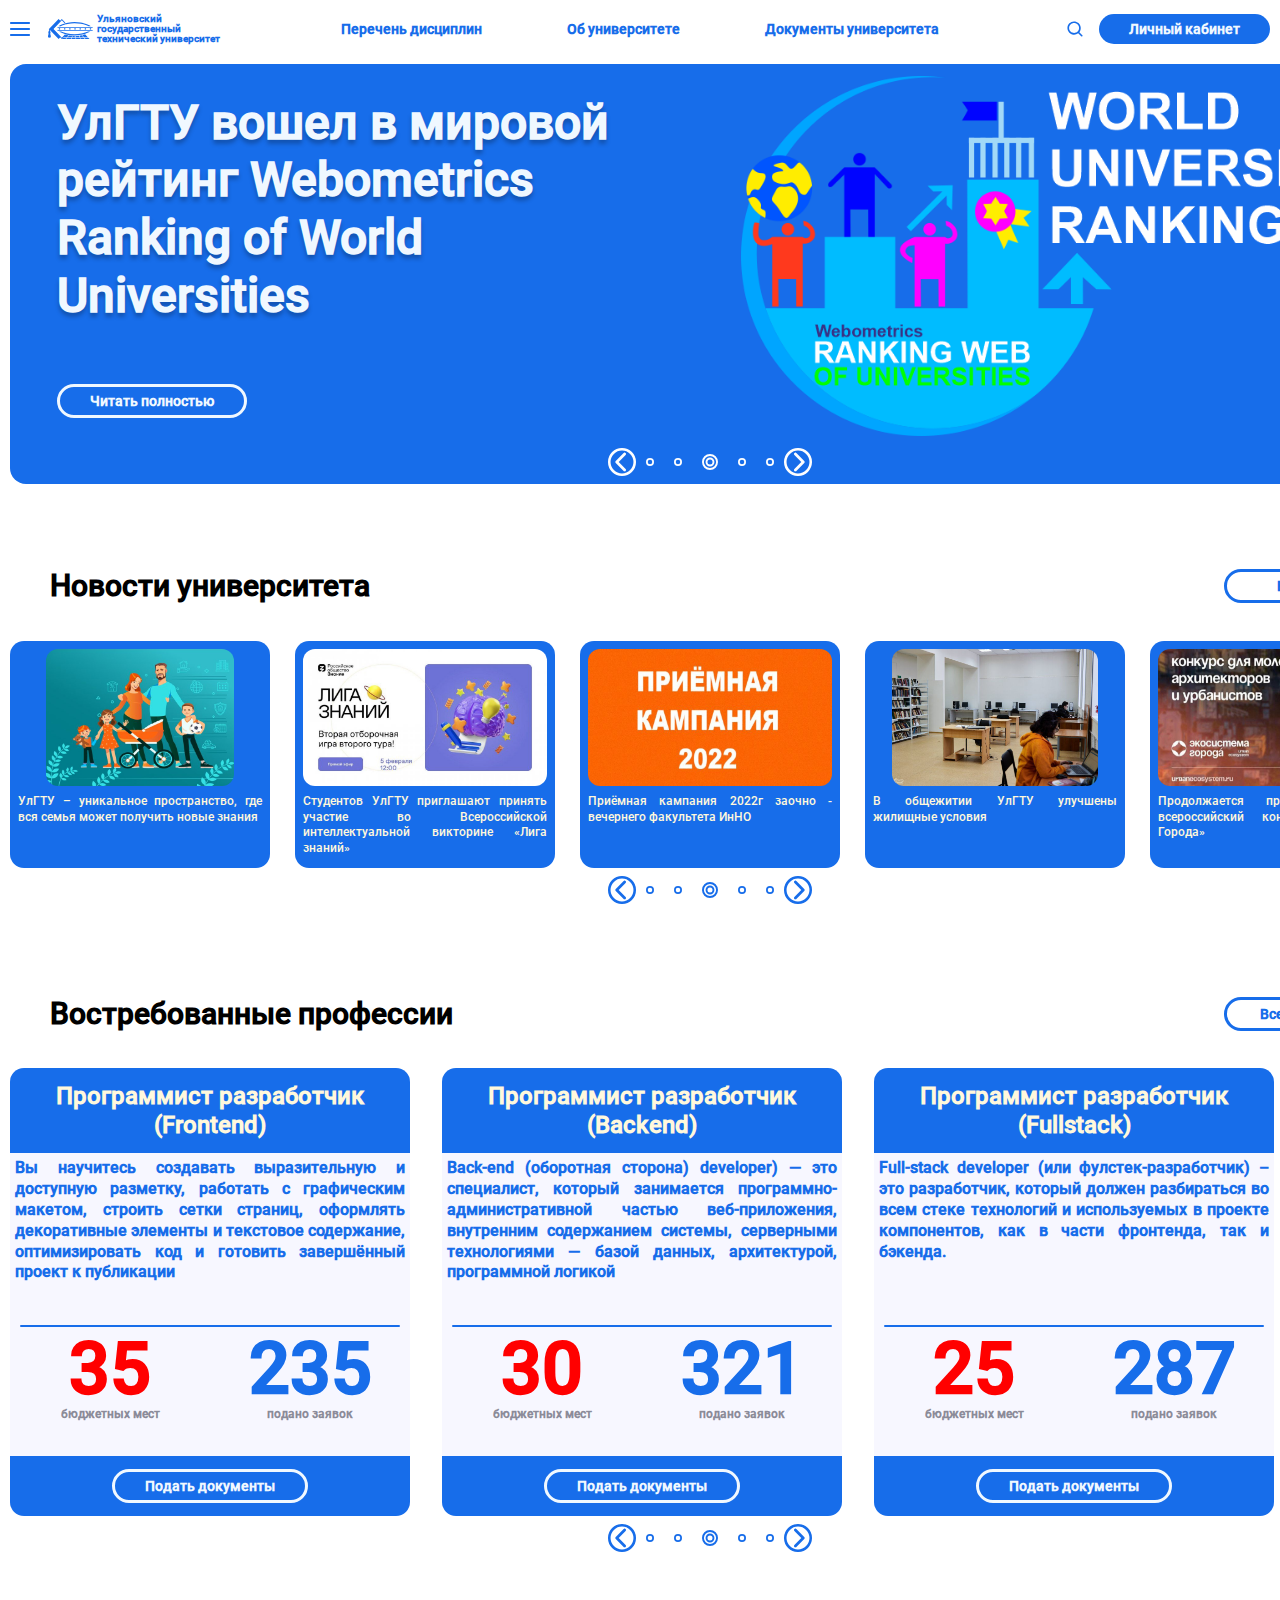
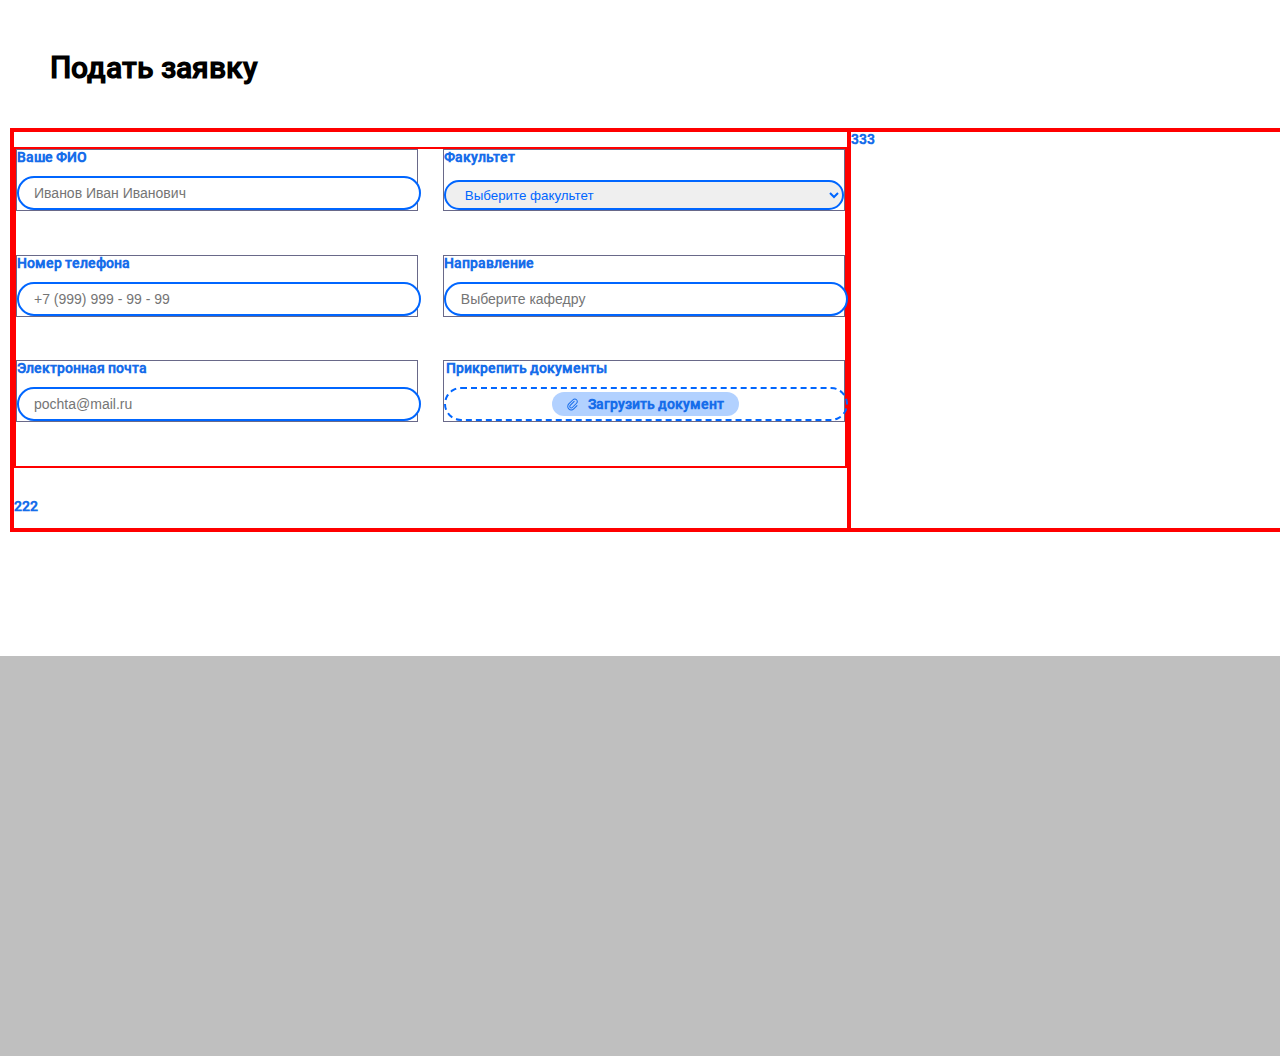
==== index.html @ e9a23eae "Select v1" ====
<!DOCTYPE html>
<html>
<head>
<meta charset="utf-8">
    <title>Главная страница УлГТУ</title>

    <link href="css/style_slider" rel="stylesheet" type="text/css">
    <link href="css/style.css" rel="stylesheet" type="text/css">
</head>

<!--   -->

<body>

<header>
        <div class="header_container">
            <div class="header_container_left">
<!--  БУРГЕР-МЕНЮ -->
                <div class="burger">
                    <div class="logo_burger"><img src="resources/logo/Burger.svg" alt="burger_menu"></div>
                </div>
<!--  ЛОГОТИП УНИВЕРСИТЕТА + НАЗВАНИЕ   -->
                <div class="logo">
                    <div class="logo_ulgtu"><img src="resources/logo/logo.svg" alt="logo_ulgtu"></div>
                    <div class="logo_text">Ульяновский государственный<br>технический университет</div>
                </div>
            </div>
            <div class="header_container_center">
                <div><a href="#" class="menu_text">Перечень дисциплин</a></div>
                <div><a href="#" class="menu_text">Об университете</a></div>
                <div><a href="#" class="menu_text">Документы университета</a></div>
            </div>

            <div class="header_container_right">
                <div class="logo_search"><img src="resources/logo/Search_logo.svg" alt="button_search"></div>
                <div class="buttom_account"><a href="#" class="buttom_text_account">Личный кабинет</a></div>
            </div>
        </div>
</header>


<!--  ПУСТОЕ МЕНЮ   -->

<section class="empty_heder">
    <div class="empty_heder_container"></div>
</section>


<!--  ГЛАВНЫЕ НОВОСТИ   -->
<section class="main_news">
    <div class="main_news_container">
        <div class="main_news_container_top">
            <div class="main_news_container_left">
                <div class="main_news_text"><b>УлГТУ</b> вошел в мировой рейтинг <b>Webometrics Ranking of World Universities</b></div>
                <div class="buttom_main_news"><a href="#" class="buttom_text_main_news">Читать полностью</a></div>
            </div>

            <!-- <div class="news_line"></div> -->

            <div class="main_news_container_right">
                <!-- <div class="main_news_circle"></div> -->
                <!-- <div class="main_news_circle2"></div> -->
                <!-- <div class="main_news_img1"><img src="resources/images/light-blue.png" alt=""></div> -->
                <div class="main_news_img"><img src="resources/images/ranking.png" alt=""></div>
            </div>
        </div>


         <div class="main_news_container_bottom">

                <div class="slider_menu">

                    <button class="slider_lr">
                        <a href="#"><img src="resources/left_white.svg" alt="button_left" class="button_lr"></a>
                    </button>

                    <a href="#" class="slider_dot"><img src="resources/dot_white.svg" alt="button_dot"  class="button_dot"></a>
                    <a href="#" class="slider_dot"><img src="resources/dot_white.svg" alt="button_dot" class="button_dot"></a>
                    <a href="#" class="slider_dot"><img src="resources/dot_white_select.svg" alt="button_dot_select" class="button_dot_select"></a>
                    <a href="#" class="slider_dot"><img src="resources/dot_white.svg" alt="button_dot" class="button_dot"></a>
                    <a href="#" class="slider_dot"><img src="resources/dot_white.svg" alt="button_dot" class="button_dot"></a>

                    <button class="slider_lr">
                        <a href="#"><img src="resources/right_white.svg" alt="button_right" class="button_lr"></a>
                    </button>

                </div>
            </div>
        </div>
</section>


<!--  ГЛАВНЫЕ НОВОСТИ   -->
<section class="other_news">
    <div class="other_news_container">

        <div class="other_news_container_top">
            <div class="title">Новости университета</div>
            <div class="buttom_other_news"><a href="#" class="buttom_text_other_news">Все новости</a></div>
        </div>

        <div class="other_news_container_center">
<!-- МИНИ-НОВОСТЬ 1 -->
            <div class="mini_news">
                <div class="mini_news_container">
                    <div class="mini_news_container_top">
                        <img src="resources/images/news/1-_dlya-ulgtu_-kopiya.jpg" alt="News1" class="img_mini_news">
                    </div>

                    <div class="mini_news_container_bottom">
                        <div class="mini_news_text">УлГТУ – уникальное пространство, где вся семья может получить новые знания</div>
                    </div>
                </div>

            </div>
<!-- МИНИ-НОВОСТЬ 2 -->
            <div class="mini_news">
                <div class="mini_news_container">
                    <div class="mini_news_container_top">
                        <img src="resources/images/news/Horiz_5_feb.jpeg" alt="News1" class="img_mini_news">
                    </div>

                    <div class="mini_news_container_bottom">
                        <div class="mini_news_text">Студентов УлГТУ приглашают принять участие во Всероссийской интеллектуальной викторине «Лига знаний»</div>
                    </div>
                </div>

            </div>
<!-- МИНИ-НОВОСТЬ 3 -->
            <div class="mini_news">
                <div class="mini_news_container">
                    <div class="mini_news_container_top">
                        <img src="resources/images/news/2.jpg" alt="News1" class="img_mini_news">
                    </div>

                    <div class="mini_news_container_bottom">
                        <div class="mini_news_text">Приёмная кампания 2022г заочно - вечернего факультета ИнНО</div>
                    </div>
                </div>

            </div>
<!-- МИНИ-НОВОСТЬ 4 -->
            <div class="mini_news">
                <div class="mini_news_container">
                    <div class="mini_news_container_top">
                        <img src="resources/images/news//IMG_1718.jpg" alt="News1" class="img_mini_news">
                    </div>

                    <div class="mini_news_container_bottom">
                        <div class="mini_news_text">В общежитии УлГТУ улучшены жилищные условия</div>
                    </div>
                </div>

            </div>
<!-- МИНИ-НОВОСТЬ 5 -->
            <div class="mini_news">
                <div class="mini_news_container">
                    <div class="mini_news_container_top">
                        <img src="resources/images/news/tMdW2oTU6Jk.jpg" alt="News1" class="img_mini_news">
                    </div>

                    <div class="mini_news_container_bottom">
                        <div class="mini_news_text">Продолжается приём заявок на всероссийский конкурс «Экосистема Города»</div>
                    </div>
                </div>

            </div>

        </div>

        <div class="other_news_container_bottom">
            <div class="slider_menu">

                <button class="slider_lr">
                    <a href="#"><img src="resources/left_blue.svg" alt="button_left" class="button_lr"></a>
                </button>

                <a href="#" class="slider_dot"><img src="resources/dot_blue.svg" alt="button_dot"  class="button_dot"></a>
                <a href="#" class="slider_dot"><img src="resources/dot_blue.svg" alt="button_dot" class="button_dot"></a>
                <a href="#" class="slider_dot"><img src="resources/dot_blue_select.svg" alt="button_dot_select" class="button_dot_select"></a>
                <a href="#" class="slider_dot"><img src="resources/dot_blue.svg" alt="button_dot" class="button_dot"></a>
                <a href="#" class="slider_dot"><img src="resources/dot_blue.svg" alt="button_dot" class="button_dot"></a>

                <button class="slider_lr">
                    <a href="#"><img src="resources/right_blue.svg" alt="button_right" class="button_lr"></a>
                </button>

            </div>
        </div>
    </div>

</section>

<!--  Востребованные профессии   -->
<section class="vocations">
    <div class="vocations_container">

        <div class="vocations_container_top">
            <div class="title">Востребованные профессии</div>
            <div class="buttom_other_news"><a href="#" class="buttom_text_other_news">Все направления</a></div>
        </div>

        <div class="vocations_container_center">

<!--Программист разработчик<br>(Frontend-->

            <div class="vocation">
                <div class="vocation_container">
                    <div class="vocation_container_top">
                        <div class="vocation_container_top_text">Программист разработчик<br>(Frontend)</div>
                    </div>

                    <div class="vocation_container_center1">
                       <div class="vocation_container_center1_text">
                           Вы научитесь создавать выразительную и доступную разметку, работать с графическим макетом, строить сетки страниц, оформлять декоративные элементы и текстовое содержание, оптимизировать код и готовить завершённый проект к публикации</div>
                    </div>

                    <div class="vocation_container_center2"></div>


                    <div class="vocation_container_center3">

                        <div class="center_row">
                            <div class="center_column">
                                <div class="big_text_red">35</div>
                                <div class="small_text">бюджетных мест</div>
                            </div>

                            <div class="center_column">
                                <div class="big_text_blue">235</div>
                                <div class="small_text">подано заявок</div>
                            </div>
                       </div>

                    </div>

                    <div class="vocation_container_bottom">
                        <div class="btn_voc"><div class="buttom_main_news"><a href="#" class="buttom_text_main_news">Подать документы</a></div></div>
                    </div>
                </div>

            </div>

            <!-- Программист разработчик<br>(Backend) -->

            <div class="vocation">
                <div class="vocation_container">
                    <div class="vocation_container_top">
                        <div class="vocation_container_top_text">Программист разработчик<br>(Backend)</div>
                    </div>

                    <div class="vocation_container_center1">
                       <div class="vocation_container_center1_text">
                        Back-end (оборотная сторона) developer) — это специалист, который занимается программно-административной частью веб-приложения, внутренним содержанием системы, серверными технологиями — базой данных, архитектурой, программной логикой</div>
                    </div>

                    <div class="vocation_container_center2">

                    </div>


                    <div class="vocation_container_center3">

                        <div class="center_row">
                            <div class="center_column">
                                <div class="big_text_red">30</div>
                                <div class="small_text">бюджетных мест</div>
                            </div>

                            <div class="center_column">
                                <div class="big_text_blue">321</div>
                                <div class="small_text">подано заявок</div>
                            </div>
                       </div>

                    </div>

                    <div class="vocation_container_bottom">
                        <div class="btn_voc"><div class="buttom_main_news"><a href="#" class="buttom_text_main_news">Подать документы</a></div></div>
                    </div>
                </div>

            </div>

            <!-- Программист разработчик<br>(Fullstack) -->

            <div class="vocation">
                <div class="vocation_container">
                    <div class="vocation_container_top">
                        <div class="vocation_container_top_text">Программист разработчик<br>(Fullstack)</div>
                    </div>

                    <div class="vocation_container_center1">
                       <div class="vocation_container_center1_text">
                        Full-stack developer (или фулстек-разработчик) – это разработчик, который должен разбираться во всем стеке технологий и используемых в проекте компонентов, как в части фронтенда, так и бэкенда.</div>
                    </div>


                    <div class="vocation_container_center2">

                    </div>


                    <div class="vocation_container_center3">

                        <div class="center_row">
                            <div class="center_column">
                                <div class="big_text_red">25</div>
                                <div class="small_text">бюджетных мест</div>
                            </div>

                            <div class="center_column">
                                <div class="big_text_blue">287</div>
                                <div class="small_text">подано заявок</div>
                            </div>
                       </div>

                    </div>

                    <div class="vocation_container_bottom">
                        <div class="btn_voc"><div class="buttom_main_news"><a href="#" class="buttom_text_main_news">Подать документы</a></div></div>
                        
                    </div>
                </div>

            </div>

            <!-- Программист разработчик<br>(Fullstack) -->

            <div class="vocation">
                <div class="vocation_container">
                    <div class="vocation_container_top">
                        <div class="vocation_container_top_text">Программист разработчик<br>(Fullstack)</div>
                    </div>

                    <div class="vocation_container_center1">
                       <div class="vocation_container_center1_text">
                        Full-stack developer (или фулстек-разработчик) – это разработчик, который должен разбираться во всем стеке технологий и используемых в проекте компонентов, как в части фронтенда, так и бэкенда.</div>
                    </div>

                    <div class="vocation_container_center2">

                    </div>


                    <div class="vocation_container_center3">

                        <div class="center_row">
                            <div class="center_column">
                                <div class="big_text_red">25</div>
                                <div class="small_text">бюджетных мест</div>
                            </div>

                            <div class="center_column">
                                <div class="big_text_blue">336</div>
                                <div class="small_text">подано заявок</div>
                            </div>
                       </div>

                    </div>

                    <div class="vocation_container_bottom">
                        <div class="btn_voc"><div class="buttom_main_news"><a href="#" class="buttom_text_main_news">Подать документы</a></div></div>
                    </div>
                </div>

            </div>

        </div>

        <div class="vocations_container_bottom">
            <div class="slider_menu">

                <button class="slider_lr">
                    <a href="#"><img src="resources/left_blue.svg" alt="button_left" class="button_lr"></a>
                </button>

                <a href="#" class="slider_dot"><img src="resources/dot_blue.svg" alt="button_dot"  class="button_dot"></a>
                <a href="#" class="slider_dot"><img src="resources/dot_blue.svg" alt="button_dot" class="button_dot"></a>
                <a href="#" class="slider_dot"><img src="resources/dot_blue_select.svg" alt="button_dot_select" class="button_dot_select"></a>
                <a href="#" class="slider_dot"><img src="resources/dot_blue.svg" alt="button_dot" class="button_dot"></a>
                <a href="#" class="slider_dot"><img src="resources/dot_blue.svg" alt="button_dot" class="button_dot"></a>

                <button class="slider_lr">
                    <a href="#"><img src="resources/right_blue.svg" alt="button_right" class="button_lr"></a>
                </button>

            </div>
        </div>
    </div>

</section>

<!--  ПОДАТЬ ЗАЯВКУ   -->

<section class="requests">
    <div class="requests_container">

        <div class="requests_container_top">
            <div class="title">Подать заявку</div>
        </div>

        <div class="requests_container_center">
<!--------------------- ------------------------------->
                <div class="request_container">
                    <div class="request_container_left">
                        <div class="request_container_top">
                            <div class="request_input_col">
                                <p>Ваше ФИО</p>
                                <p><input class="input_text" placeholder="Иванов Иван Иванович"></p>
                            </div>
                            
                            <div class="request_input_col">
                                <p>Факультет</p>
                                <!-- <p><input class="input_text" placeholder="Выберите факультет"></p> -->

                                <select class="select_trend">
                                    <option class="option_trend">Выберите факультет</option>
                                    <option class="option_trend">Факультет информационных систем и технологий</option>
                                    <option class="option_trend">Строительный факультет</option> 
                                    <option class="option_trend">Энергетический факультет</option> 
                                    <option class="option_trend">Машиностроительный факультет</option> 
                                    <option class="option_trend">Радиотехнический факультет</option>
                                    <option class="option_trend">Гуманитарный факультет</option> 
                                  </select>

                            </div>
                            <div class="request_input_col">
                                <p>Номер телефона</p>
                                <p><input class="input_text" placeholder="+7 (999) 999 - 99 - 99"></p>
                            </div>
                            <div class="request_input_col">
                                <p>Направление</p>
                                <p><input class="input_text" placeholder="Выберите кафедру"></p>
                            </div>
                            <div class="request_input_col">
                                <p>Электронная почта</p>
                                <p><input class="input_text" placeholder="pochta@mail.ru"></p>
                            </div>
                            <div class="request_input_col">
                                <p>Прикрепить документы</p>
                                <div class="send_file"><div><img src="resources/Vector.svg" alt=""><p>Загрузить документ</p></div></div>
                            </div>

                        </div>

                        <div class="request_container_bottom">
                            222
                        </div>
                    </div>

                    <div class="request_container_right">
                        <div class="request_container_center">
                            333
                        </div>
                    </div>
                </div>

        </div>

    </div>

</section>

<footer class="footer_container">
<div class="footer_cont_top">

</div>

</footer>

</body>

</html>
---- css/style.css ----
/* Base CSS */

@font-face {
  font-family: Roboto1; /* Гарнитура шрифта */
  src: url(../resources/fonts/Roboto-Medium.ttf); /* Путь к файлу со шрифтом */
 }



*, *::before, *::after {
    padding: 0;
    margin: 0;
    border: 0;
}
/* a, a:hover, a:visited, a:active { */
a {
  color: inherit;
  text-decoration: none;
 }

ul, ol, li {
    list-style: none;
}
img {
    vertical-align: top;
}
h1, h2, h3, h4, h5, h6 {
    font-weight: inherit;
    font-size: inherit;
}

/* CSS САЙТ УЛГТУ */

body {
	font-family: "Segoe UI", "Roboto1";
  font-style: normal;
  font-weight: 600;
	font-size: 14px;
  line-height: 100%;

	color: rgba(23, 109, 234, 1);

  background: rgba(255, 255, 255, 1);
}

/* -----HEADER------ */

header {
  height: 58px;
  position: fixed;
  left:0;
  right:0;
 z-index: 100;

  margin: 0 auto;

  display: flex;
  align-items: center;
  justify-content: center;

  background:rgba(255, 255, 255, 1);
  }

.header_container {
  width: 1420px;
  height: 28px;

  margin: 0 auto ;

  display: flex;
  align-items: center;
  justify-content: space-between;
}

/* -----HEADER-LEFT------ */

.header_container_left {
  width: 20%;

  display: flex;
  align-items: center;
  justify-content: left;
}

/* -----HEADER-CENTER------ */

.header_container_center {
  width: 60%;

  display: flex;
  align-items: center;
  justify-content: space-evenly;
}

/* -----HEADER-RIGHT----- */

.header_container_right {
  width: 20%;

  display: flex;
  align-items: center;
  justify-content: right;
}

/* -----BURGER-MENU------ */

.burger {
  width: 40px;
  height: 100%;

  display: flex;
  align-items: center;
  justify-content: center;
}

.logo_burger {
  display: flex;
  align-items: center;
  justify-content: center;
}

/* -----LOGO------ */

.logo {
  width: 80%;
  height: 100%;
  display: flex;
  align-items: center;
  justify-content: left;
}

.logo_ulgtu {
  display: flex;
  align-items: center;
  justify-content: center;

  margin: 0 4px 0 8px;
}

.logo_text {
  font-weight: 700;
  font-size: 10px;
  line-height: 100%;
}

/* -----HEADER-CENTER-TEXT------ */
.menu_text {
  font-weight: 600;
  font-size: 14px;
}

.logo_search {
  display: flex;
  align-items: center;
  justify-content: center;

  margin: 0 16px 0 16px;
}

.buttom_account {
  height: 100%;
  display: flex;
  /* align-items: center; */
  align-content: stretch;
  justify-content: center;

  margin: 0 10px 0 0;

  background: rgba(23, 109, 234, 1);
  color: aliceblue;
  border-radius: 99px;
}

.buttom_text_account {
  display: flex;
  align-items: center;
  justify-content: center;

  margin: 8px 30px ;

  font-weight: 700;
  font-size: 14px;
}

/* ------- EMPTY_ HEADER -----------*/

.empty_heder {
  display: flex;
  align-items: center;
  justify-content: center;
}

.empty_heder_container {
height: 64px;
display: flex;
align-items: center;
justify-content: center;
}

/* -----MAIN_NEWS------ */

.main_news {
  width: 1420px;
  height: 420px;

  margin: 0px auto  48px auto;

  display: flex;
  align-items: center;
  justify-content: center;

  overflow: hidden;
}

.main_news_container {
  width: 100%;
  height: 100%;

  background: rgba(23, 109, 234, 1);
  color: aliceblue;

  margin: 0px 10px 0px 10px;
  border-radius: 16px;

  display: flex;
  align-items: center;
  justify-content:space-evenly;

  flex-direction: column;
}

.main_news_container_top {
  height: 400px;
  display: flex;
  align-items: center;
  justify-content:space-evenly;

  flex-direction: row;
}

.main_news_container_bottom {
  width: 20%;
  height: 28px;
  display: flex;
  align-items: center;
  justify-content:center;

  margin: 0 0 8px 0;
}

.main_news_container_left {
  width: 45%;
  display: flex;
  align-items: center;
  justify-content: center;

  flex-direction: column;
}

.main_news_container_right  {
  width: 45%;
  display: flex;
  align-items: center;
  justify-content: center;

  flex-direction: column;
}

.main_news_text {
  font-size: 48px;
  line-height: 120%;
  color: aliceblue;

  align-content: center;

  margin-bottom: 60px;

  /* background: rgb(65, 243, 41); */

  text-shadow: 0px 4px 4px rgba(0, 0, 0, 0.25);
}

.buttom_main_news {
  /* width: 30%; */
  height: 28px;
  display: flex;
  /* align-items: center; */
  align-self:flex-start;

  align-items:center;
  justify-content: center;

  text-align: center;

  border-radius: 99px;
  /* box-shadow: 0px 4px 4px rgba(0, 0, 0, 0.25); */

  color: aliceblue;
  border: solid 3px aliceblue;

}

.buttom_text_main_news {
  font-weight: 700;
  font-size: 14px;
  margin: 0 30px;
  color: aliceblue;
}

.main_news_img {
  position: absolute;
  z-index: 2;

  display:flex;
  width: auto;
  height: 360px;
}

/* ------ SLIDER ------- */

.slider_menu {
  display: flex;
  align-items: center;

  background: none;
}

.slider_lr {
  display: flex;
  align-items: center;
  justify-content: center;

  background: none;
}

.slider_dot {
  display: flex;
  align-items: center;
  justify-content: center;
  margin: 0 10px;
}

.button_lr {
  width: 28px;
}

.button_dot {
  width: 8px;
}

.button_dot_select {
  width: 16px;
}

/* ---- OTHER_NEWS ------*/

.other_news {
  width: 1420px;
  height: 380px;

  margin: 0px auto  48px auto;

  display: flex;
  align-items: center;
  justify-content: center;

  overflow: hidden;
}

.other_news_container {
  width: 100%;
  height: 100%;

  /* background: rgb(175, 204, 247); */


  margin: 0 10px;
  border-radius: 16px;

  display: flex;
  align-items: center;
  justify-content:space-evenly;

  flex-direction: column;
}

.other_news_container_top {
  width: 100%;
  height: 120px;
  display: flex;
  align-items: center;
  justify-content:space-between;

  flex-direction: row;

  color: rgb(0, 0, 0);
  font-size: 30px;
  font-weight: bold;
}

.other_news_container_center {
  width: 100%;
  height: 250px;
  display: flex;
  align-items: center;
  justify-content:space-between;

  flex-direction: row;
}

.other_news_container_bottom {

  height: 28px;
  display: flex;
  align-items: center;
  justify-content:center;

  margin: 8px 0;
}

.title {
  display: flex;
  align-items: center;
  justify-content:center;
  margin: 0 40px ;
}

/* КНОПКА ВСЕ НОВОСТИ/НАПРАВЛЕНИЯ */

.buttom_other_news {
  width: 180px;
  height: 28px;
  display: flex;

  align-items:center;
  justify-content: center;

  text-align: center;

  border-radius: 99px;

  color: rgba(23, 109, 234, 1);
  border: solid 3px rgba(23, 109, 234, 1);;

}

.buttom_text_other_news {
  font-weight: 700;
  font-size: 14px;
  margin: 0 30px;
  color: rgba(23, 109, 234, 1);
}


.mini_news {
  width: 260px;
  height: 100%;
  background: rgba(23, 109, 234, 1);

  border-radius: 14px;

  color: cornsilk;
}

.mini_news_container {
  width: 100%;
  height: 100%;
  display: flex;
  align-items: center;
  justify-content:space-between;

  flex-direction: column;

  overflow: hidden;
}

.mini_news_container_top {
  height: 65%;
  margin: 8px;
  border-radius: 12px;

  display: flex;
  align-content: center;
  justify-content: center;

  overflow: hidden;
  background: cornsilk;
}

.mini_news_container_bottom {
  height: 35%;

  display: flex;
  align-content: center;
  justify-content:center;
}

.img_mini_news {
width: 100%;
}

/* ТЕКСТ МИНИ НОВОСТИ */

.mini_news_text {
  width: 100%;
  height: 100%;

  padding: 0 8px;

  font-size: 12px;
  font-weight: 400;
  line-height: 130%;

  text-align: justify;
}

/* ---------Востребованные вакансии---------------*/

.vocations {
  width: 1420px;
  height: 600px;

  margin: 0px auto  48px auto;

  /* background: rgb(191, 194, 197); */
/* border: solid 2px rosybrown; */
  display: flex;
  align-items: center;
  justify-content: center;

  overflow: hidden;
}

.vocations_container {
  width: 100%;
  height: 100%;

  /* background: rgb(175, 204, 247); */


  margin: 0 10px;
  border-radius: 16px;

  display: flex;
  align-items: center;
  justify-content:left;

  overflow: hidden;

  flex-direction: column;
}

.vocations_container_top {
  width: 100%;
  height: 120px;
  display: flex;
  align-items: center;
  justify-content:space-between;

  flex-direction: row;

  color: rgb(0, 0, 0);
  font-size: 30px;
  font-weight: bold;
}

.vocations_container_center {
  width: 2000px;
  height: 500px;

  display: flex;
  align-self: stretch;
  justify-content: start;

  flex-direction: row;
}

.vocations_container_bottom {
  height: 28px;
  display: flex;
  align-items: center;
  justify-content:center;

  margin: 8px 0;
}

.vocation {
  width: 400px;
  height: 100%;
  background: none;

  border-radius: 14px;

  margin-right: 32px;

  overflow: hidden;

  background: #f7f7ff;
}

.vocation_container {
  width: 100%;
  height: 100%;
  display: flex;
  align-items: center;
  justify-content:space-between;

  flex-direction: column;
}

.vocation_container_top {
  width: 100%;
  height: 20%;

  display: flex;
  align-content: center;
  justify-content: center;

  text-align: center;
  color: cornsilk;

  background: rgba(23, 109, 234, 1);
}

.vocation_container_center1 {
  width: 100%;
  height: 40%;

  display: flex;
  align-content: center;
  text-align: justify;
}

.vocation_container_center2 {
  width: 95%;
  height: 2px;
  border-radius: 10px;
  display: flex;
  align-content: center;
  justify-content: center;

  background: rgba(23, 109, 234, 1);
}

.vocation_container_center3 {
  width: 100%;
  height: 30%;

  display: flex;
  align-content: center;
  justify-content: center;
}

.vocation_container_bottom {
  width: 100%;
  height: 14%;

  display: flex;
  align-content: center;
  justify-content:center;

  background: rgba(23, 109, 234, 1);
}

.vocation_container_top_text {
  display: flex;
  align-self: center;

  font-size: 24px;
  font-weight: 600;
  line-height: 120%;
}

.vocation_container_center1_text {
  display: flex;
  align-content: center;
  color: rgba(23, 109, 234, 1);
  font-size: 16px;
  font-weight: 600;
  line-height: 130%;
  padding: 5px;

  overflow: hidden;
}

.btn_voc {
  display: flex;
  align-self: center;
  justify-content:center;

}

.center_row {
  width: 100%;
  height: 100%;

  display: flex;
  align-items: center;
  flex-direction: row;
  justify-content:space-evenly;

  overflow: hidden;

}

.center_column {
  width: 100%;
  height: 100%;

  display: flex;
  align-items: center;
  justify-content:center;

  flex-direction: column;

}

.big_text_red {
  height: 35%;
  font-size: 72px;
  font-weight: 700;

  margin-bottom: 10px 0 10px  0;
  color: red;
}

.big_text_blue {
  height: 35%;
  font-size: 72px;
  font-weight: 700;

}
.small_text {
  font-size: 12px;
  font-weight: 600;

  color: rgba(18, 17, 39, 0.48);

  font-weight: 700;
}

/* ----------- ПОДАТЬ ЗАЯВКУ --------------*/

.requests {
  width: 1420px;
  height: 600px;

  margin: 0px auto  48px auto;

  display: flex;
  align-items: center;
  justify-content: center;


}

.requests_container {
  width: 100%;
  height: 100%;

  margin: 0 10px;
  border-radius: 16px;

  display: flex;
  align-items: center;
  justify-content:left;

  overflow: hidden;

  flex-direction: column;

}

.requests_container_top {
  width: 100%;
  height: 120px;
  display: flex;
  align-items: center;
  justify-content:space-between;

  flex-direction: row;

  font-size: 30px;
  font-weight: bold;
  color: rgb(0, 0, 0);

}

.requests_container_center {
  width: 100%;
  height: 400px;

}

.requests_container_bottom {
  height: 28px;
  display: flex;
  align-items: center;
  justify-content:center;

  margin: 8px 0;

  background: rgb(0, 17, 255);
}

.request {
  width: 100%;
  height: 30%;

  display: flex;
  align-content: center;
  text-align: justify;
}

.request_container {
  height: 100%;
  display: flex;
  align-content: center;

  flex-direction: row;

border: solid 2px red;
}

.request_container_left {
  width: 60%;

  display: flex;
  align-content: center;
  justify-content:space-around;
  flex-direction: column;

  border: solid 2px red;
}

.request_container_right {
  width: 40%;
  display: flex;

  border: solid 2px red;
}

.request_container_top {
  height: 80%;

  display: flex;
	flex-wrap: wrap;
	flex-direction: row;
	justify-content: space-between;

  border: solid 2px red;
}

.request_container_top > div {
	width: 400px;
	height: 60px;
	border: 1px solid #696989;

  display: flex;
  align-items: center;
  justify-content: space-between;
}


.requests_container_bottom {
  width: 100%;

  display: flex;
  align-items: center;
  justify-content: center;

  border: solid 1px rgb(0, 102, 255);
}
/*
.requests_container_center{
  display: flex;

  border: solid 2px red;
} */

.request_input_col {
  width: 100%;
  display: flex;
  align-items: center;
  flex-wrap: wrap;
  flex-direction: column;

  border: solid 4px rgb(4, 243, 12);
}


.request_input_col > p {
  height: auto;
  width: 100%;
  font-weight: 700;
}

.input_text {
  width: 400px;
  height: 30px;
  border-radius: 20px;

  font-size: 14px;
  font-weight: 400;


  text-indent: 15px;

  border: solid 2px rgb(0, 102, 255);
}

.send_file {
  width: 400px;
  height: 30px;

  display: flex;
  flex-direction: row;
  align-items: center;
  justify-content: center;

  border-radius: 20px;
  border: dashed 2px rgb(0, 102, 255);
}

.send_file > div {
  width: auto;
  height: 80%;

  display: flex;
  flex-direction: row;
  align-items: center;

  background: rgba(0, 102, 255, 0.3);
  border-radius: 20px;
}

.send_file > div > img {
  margin: 0 5px 0 15px;
}

.send_file > div > p {

  margin: 0 15px 0 5px;
}

.select_trend {
  width: 400px;
  height: 30px;

  display: flex;
  flex-direction: row;
  align-items: center;
  justify-content: center;

  text-indent: 15px;

  border-radius: 20px;
  border: solid 2px rgb(0, 102, 255);

  color: rgb(0, 102, 255);
}

.select_trend:-ms-expand { border: dashed 2px rgb(0, 102, 255); }
.select_trend:after { border: solid 2px rgb(0, 102, 255); }
.select_trend:hover { border: solid 2px rgb(0, 102, 255); }
.select_trend:focus { border: solid 2px rgb(0, 102, 255); }


.footer_container {
  width: 100%;
  height: 400px;

  background: rgba(0, 0, 0, 0.25);
}
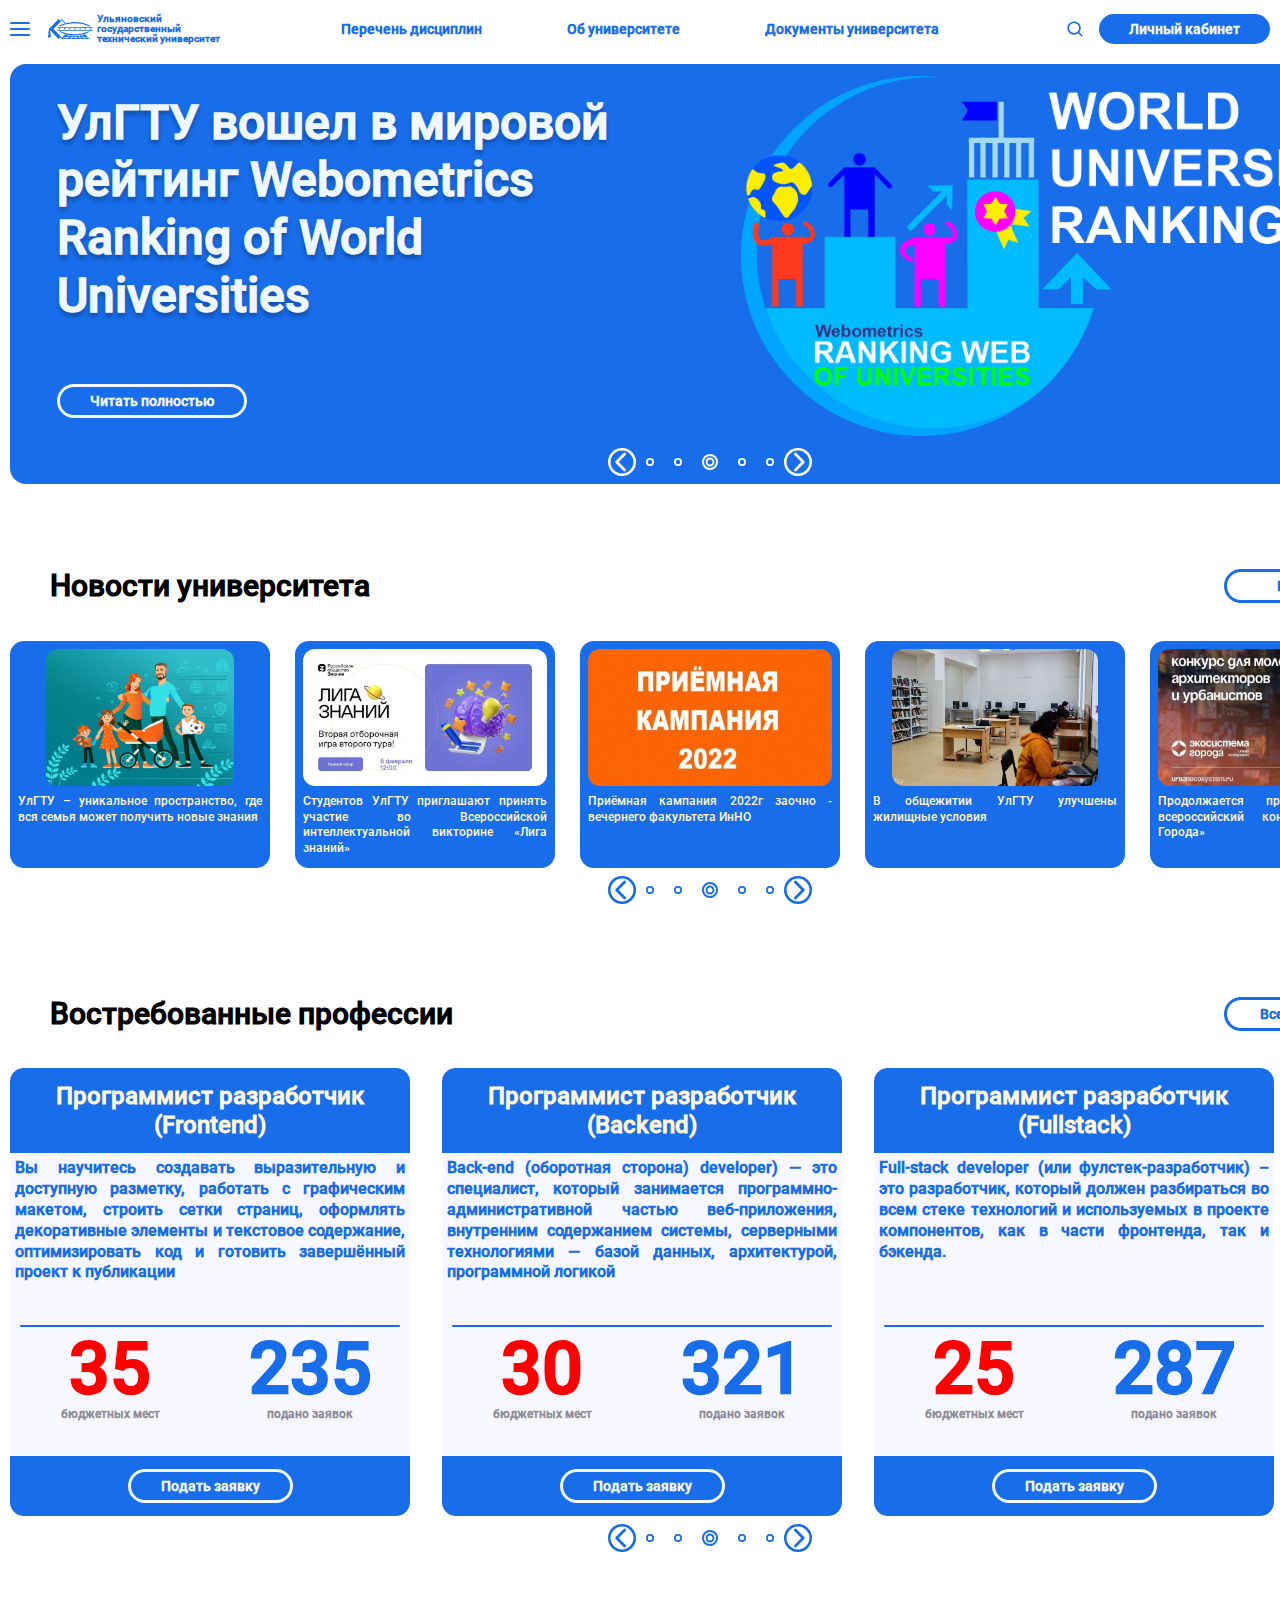
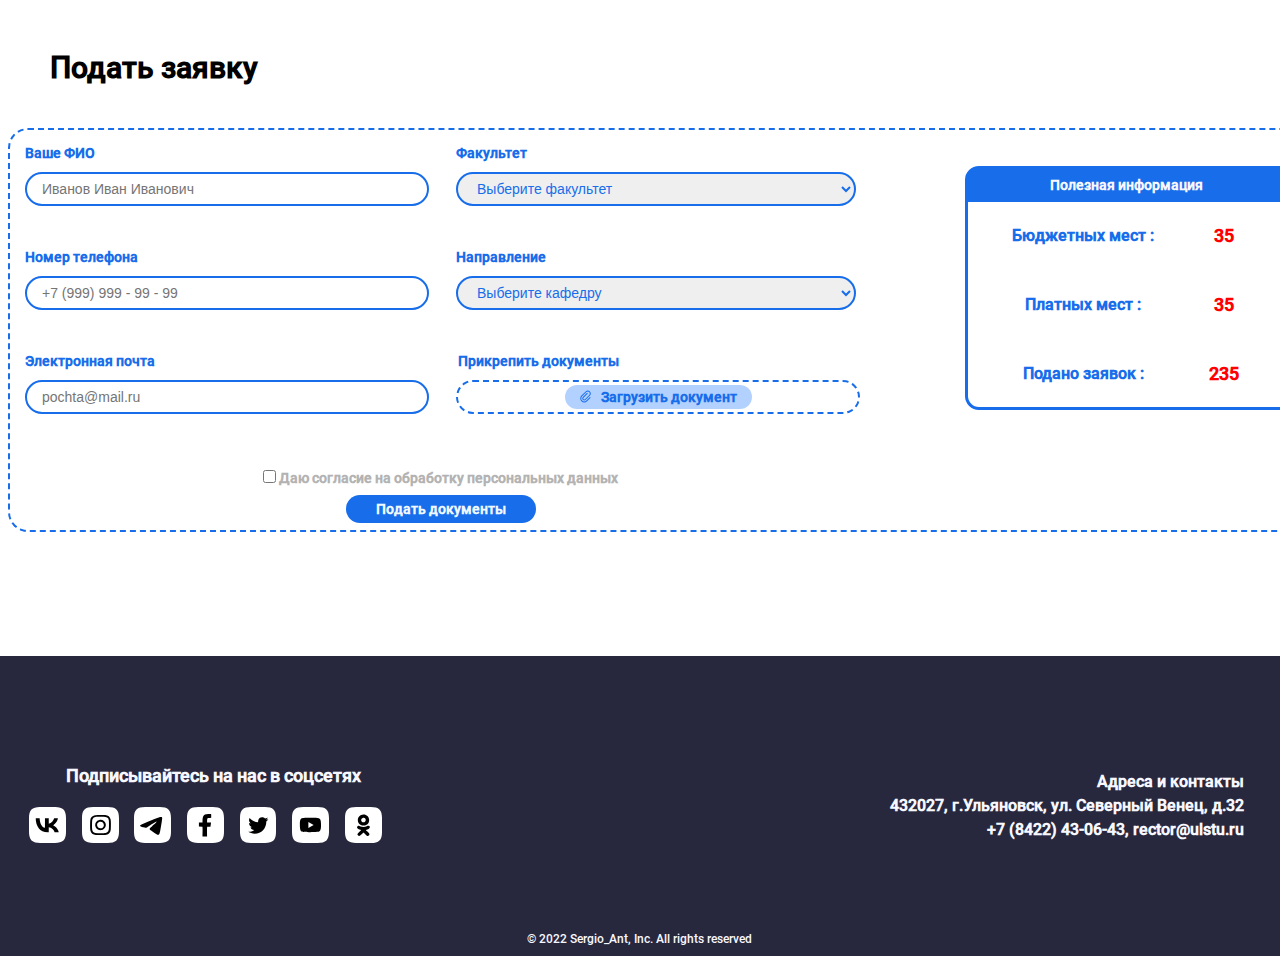
==== commit 200d44c9: "final version v0.1" ====
--- a/index.html
+++ b/index.html
@@ -235,7 +235,7 @@
                     </div>
 
                     <div class="vocation_container_bottom">
-                        <div class="btn_voc"><div class="buttom_main_news"><a href="#" class="buttom_text_main_news">Подать документы</a></div></div>
+                        <div class="btn_voc"><div class="buttom_main_news"><a href="#" class="buttom_text_main_news">Подать заявку</a></div></div>
                     </div>
                 </div>
 
@@ -276,7 +276,7 @@
                     </div>
 
                     <div class="vocation_container_bottom">
-                        <div class="btn_voc"><div class="buttom_main_news"><a href="#" class="buttom_text_main_news">Подать документы</a></div></div>
+                        <div class="btn_voc"><div class="buttom_main_news"><a href="#" class="buttom_text_main_news">Подать заявку</a></div></div>
                     </div>
                 </div>
 
@@ -318,7 +318,7 @@
                     </div>
 
                     <div class="vocation_container_bottom">
-                        <div class="btn_voc"><div class="buttom_main_news"><a href="#" class="buttom_text_main_news">Подать документы</a></div></div>
+                        <div class="btn_voc"><div class="buttom_main_news"><a href="#" class="buttom_text_main_news">Подать заявку</a></div></div>
                         
                     </div>
                 </div>
@@ -360,7 +360,7 @@
                     </div>
 
                     <div class="vocation_container_bottom">
-                        <div class="btn_voc"><div class="buttom_main_news"><a href="#" class="buttom_text_main_news">Подать документы</a></div></div>
+                        <div class="btn_voc"><div class="buttom_main_news"><a href="#" class="buttom_text_main_news">Подать заявку</a></div></div>
                     </div>
                 </div>
 
@@ -431,7 +431,15 @@
                             </div>
                             <div class="request_input_col">
                                 <p>Направление</p>
-                                <p><input class="input_text" placeholder="Выберите кафедру"></p>
+                                
+                                <select class="select_trend">
+                                    <option class="option_trend">Выберите кафедру</option>
+                                    <option class="option_trend">Кафедра «Измерительно-вычислительные комплексы»</option>
+                                    <option class="option_trend">Кафедра «Прикладная математика и информатика»</option> 
+                                    <option class="option_trend">Кафедра «Вычислительная техника»</option> 
+                                    <option class="option_trend">Кафедра «Информационные системы»</option> 
+                                  </select>
+
                             </div>
                             <div class="request_input_col">
                                 <p>Электронная почта</p>
@@ -445,27 +453,69 @@
                         </div>
 
                         <div class="request_container_bottom">
-                            222
+
+                            <div class="input_checkbox">
+                                <input c  type="checkbox" value="coding">
+                                <label for="coding">Даю согласие на обработку персональных данных</label>
+                             </div>
+
+                            <div class="btn_voc"><div class="buttom_request"><a href="#" class="buttom_text_request">Подать документы</a></div></div>
                         </div>
                     </div>
 
                     <div class="request_container_right">
-                        <div class="request_container_center">
-                            333
+                            <div class="box">
+                                <div class="box-title"><div>Полезная информация</div></div>
+                                <div class="box-content">
+                                    <div class="box-content_text">Бюджетных мест :</div>
+                                    <div class="box-content_number">35</div>
+                                    <div class="box-content_text">Платных мест :</div>
+                                    <div class="box-content_number">35</div>
+                                    <div class="box-content_text">Подано заявок :</div>
+                                    <div class="box-content_number">235</div>
+                                </div>
+                            </div>
+
+
+                    </div>
+                </div>
+
+        </div>
+
+    </div>
+
+</section>
+
+<footer>
+   
+        <div class="footer_container">
+            <div class="footer_container_width">
+                <div class="footer_container_left">
+                    <div class="footer_container_column">
+                        <div>Подписывайтесь на нас в соцсетях</div> 
+                        <div>
+                            <a href=""><img src="resources/logo/vk.svg" alt=""></a>
+                            <a href=""><img src="resources/logo/inst.svg" alt=""></a>
+                            <a href=""><img src="resources/logo/tg.svg" alt=""></a>
+                            <a href=""><img src="resources/logo/fb.svg" alt=""></a>
+                            <a href=""><img src="resources/logo/twit.svg" alt=""></a>
+                            <a href=""><img src="resources/logo/utobe.svg" alt=""></a>
+                            <a href=""><img src="resources/logo/ok.svg" alt=""></a>
                         </div>
                     </div>
                 </div>
 
-        </div>
-
-    </div>
-
-</section>
-
-<footer class="footer_container">
-<div class="footer_cont_top">
-
-</div>
+                <div class="footer_container_center">
+                    <div>© 2022 Sergio_Ant, Inc. All rights reserved</div> 
+                </div>
+
+                <div class="footer_container_right">
+                   <div>Адреса и контакты<br>
+                    432027, г.Ульяновск, ул. Северный Венец, д.32<br>
+                    +7 (8422) 43-06-43, rector@ulstu.ru</div> 
+                </div>
+            </div>
+        </div>
 
 </footer>
 
--- a/css/style.css
+++ b/css/style.css
@@ -765,7 +765,7 @@
   align-items: center;
   justify-content:left;
 
-  overflow: hidden;
+
 
   flex-direction: column;
 
@@ -790,6 +790,9 @@
   width: 100%;
   height: 400px;
 
+  border: dashed 2px rgba(23, 109, 234, 1);
+border-radius: 20px;
+  overflow: hidden;
 }
 
 .requests_container_bottom {
@@ -800,7 +803,7 @@
 
   margin: 8px 0;
 
-  background: rgb(0, 17, 255);
+  background: rgba(23, 109, 234, 1);
 }
 
 .request {
@@ -818,26 +821,30 @@
   align-content: center;
 
   flex-direction: row;
-
-border: solid 2px red;
 }
 
 .request_container_left {
   width: 60%;
-
+  margin-left: 15px;
+  margin-top: 10px;
   display: flex;
   align-content: center;
   justify-content:space-around;
   flex-direction: column;
 
-  border: solid 2px red;
 }
 
 .request_container_right {
   width: 40%;
-  display: flex;
-
-  border: solid 2px red;
+  height: 80%;
+  display: flex;
+  align-items: center;
+  justify-content: space-between;
+
+  flex-direction: column;
+
+  /* border: dashed 2px rgba(23, 109, 234, 1); */
+
 }
 
 .request_container_top {
@@ -848,13 +855,12 @@
 	flex-direction: row;
 	justify-content: space-between;
 
-  border: solid 2px red;
 }
 
 .request_container_top > div {
 	width: 400px;
 	height: 60px;
-	border: 1px solid #696989;
+	/* border: 1px solid #696989; */
 
   display: flex;
   align-items: center;
@@ -869,7 +875,7 @@
   align-items: center;
   justify-content: center;
 
-  border: solid 1px rgb(0, 102, 255);
+  border: solid 1px rgba(23, 109, 234, 1);
 }
 /*
 .requests_container_center{
@@ -885,7 +891,6 @@
   flex-wrap: wrap;
   flex-direction: column;
 
-  border: solid 4px rgb(4, 243, 12);
 }
 
 
@@ -906,7 +911,7 @@
 
   text-indent: 15px;
 
-  border: solid 2px rgb(0, 102, 255);
+  border: solid 2px rgba(23, 109, 234, 1);
 }
 
 .send_file {
@@ -919,7 +924,9 @@
   justify-content: center;
 
   border-radius: 20px;
-  border: dashed 2px rgb(0, 102, 255);
+  border: dashed 2px rgba(23, 109, 234, 1);
+
+
 }
 
 .send_file > div {
@@ -945,30 +952,234 @@
 
 .select_trend {
   width: 400px;
+  height: 34px;
+
+  display: flex;
+  flex-direction: row;
+  align-items: center;
+  justify-content: center;
+
+  text-indent: 15px;
+
+  border-radius: 20px;
+  border: solid 2px rgba(23, 109, 234, 1);
+
+  color: rgba(23, 109, 234, 1);
+
+  font-size: 14px;
+  font-weight: 400;
+}
+
+.select_trend:-ms-expand { border: dashed 2px rgba(23, 109, 234, 1); }
+.select_trend:after { border: solid 2px rgba(23, 109, 234, 1); }
+.select_trend:hover { border: solid 2px rgba(23, 109, 234, 1); }
+.select_trend:focus { border: solid 2px rgba(23, 109, 234, 1); }
+
+
+.request_container_bottom {
+  width: 100%;
+  height: 14%;
+
+  display: flex;
+  align-content: center;
+  justify-content:space-evenly;
+
+  flex-direction: column;
+}
+
+.buttom_request {
+  /* width: 30%; */
+  height: 28px;
+  display: flex;
+  margin-bottom: 10px;
+  /* align-items: center; */
+  align-self:flex-start;
+
+  align-items:center;
+  justify-content: center;
+
+  text-align: center;
+
+  border-radius: 99px;
+  /* box-shadow: 0px 4px 4px rgba(0, 0, 0, 0.25); */
+
+  color: aliceblue;
+  /* border: solid 3px aliceblue; */
+background:   rgba(23, 109, 234, 1);
+}
+
+.buttom_text_request {
+  font-weight: 700;
+  font-size: 14px;
+  margin: 0 30px;
+  color: aliceblue;
+}
+
+.input_checkbox {
+
+font-size: 14px;
+text-align: center;
+color: rgb(179, 179, 179);
+margin-bottom: 10px;
+}
+
+
+.box {
+  width: 60%;
+  height: 75%;
+  margin-top: 36px;
+
+  border-radius: 14px;
+  border: solid 2px rgba(23, 109, 234, 1);
+  outline: 2px solid rgba(23, 109, 234, 1);
+  outline-offset: -3px;
+  display: flex;
+  flex-direction: column;
+
+  overflow: hidden;
+}
+
+.box-title {
+width: 100%;
+padding: 10px 0px;
+text-indent: 25%;
+background:  rgba(23, 109, 234, 1);
+color: #f7f7ff;
+
+}
+
+
+.box-content {
+  width: 100%;
+  height: 100%;
+  display: flex;
+  align-items: center;
+  justify-content: center;
+	flex-wrap: wrap;
+	/* flex-direction: row; */
+
+}
+
+.box-content > div {
   height: 30px;
 
-  display: flex;
-  flex-direction: row;
-  align-items: center;
-  justify-content: center;
-
-  text-indent: 15px;
-
-  border-radius: 20px;
-  border: solid 2px rgb(0, 102, 255);
-
-  color: rgb(0, 102, 255);
-}
-
-.select_trend:-ms-expand { border: dashed 2px rgb(0, 102, 255); }
-.select_trend:after { border: solid 2px rgb(0, 102, 255); }
-.select_trend:hover { border: solid 2px rgb(0, 102, 255); }
-.select_trend:focus { border: solid 2px rgb(0, 102, 255); }
+  /* border: 1px solid #696989; */
+  display: flex;
+  align-items: center;
+  justify-content: center;
+
+}
+
+.box-content_text {
+  width: 55%;
+  color: rgba(23, 109, 234, 1);
+
+  font-size: 16px;
+
+  display: block;
+  text-align: left;
+
+
+
+}
+.box-content_number {
+  width: 30%;
+  color: red;
+
+  font-size: 18px;
+  font-weight: 700;
+}
+
+footer {
+
+  font-size: 14px;
+  font-weight: 400;
+  color: #f7f7ff;
+
+}
 
 
 .footer_container {
   width: 100%;
-  height: 400px;
-
-  background: rgba(0, 0, 0, 0.25);
+  height: 300px;
+
+  background: rgb(39,39,62);
+
+  display: flex;
+  align-items: center;
+  justify-content: center;
+}
+
+.footer_container_width {
+  width: 1420px;
+  height: 100%;
+  display: flex;
+  align-items: center;
+  justify-content: space-around;
+
+
+}
+
+.footer_container_left {
+  width: 33.3%;
+  height: 100%;
+
+  display: flex;
+  align-items: center;
+justify-content: center;
+
+  font-size: 18px;
+  font-weight: 700;
+}
+
+/* .footer_container_column {
+  display: inline-block;
+} */
+
+.footer_container_column > div {
+  width: 100%;
+  margin: 24px auto;
+
+  display: flex;
+  align-items: center;
+  justify-content: space-evenly;
+}
+
+.footer_container_column > div > a > img {
+  width: 70%;
+}
+
+.footer_container_center {
+  width: 33.3%;
+  height: 100%;
+  text-align: center;
+
+  display: flex;
+  align-items:flex-end;
+  justify-content: center;
+}
+
+.footer_container_center > div {
+margin-bottom: 10px;
+font-size: 12px;
+}
+
+.footer_container_right {
+  width: 33.3%;
+  height: 100%;
+  text-align: right;
+
+  display: flex;
+  align-items: center;
+  justify-content: flex-end;
+}
+
+.footer_container_right > div {
+  font-size: 16px;
+  font-weight: 600;
+  line-height: 150%;
+
+  margin: 0 auto;
+
+
 }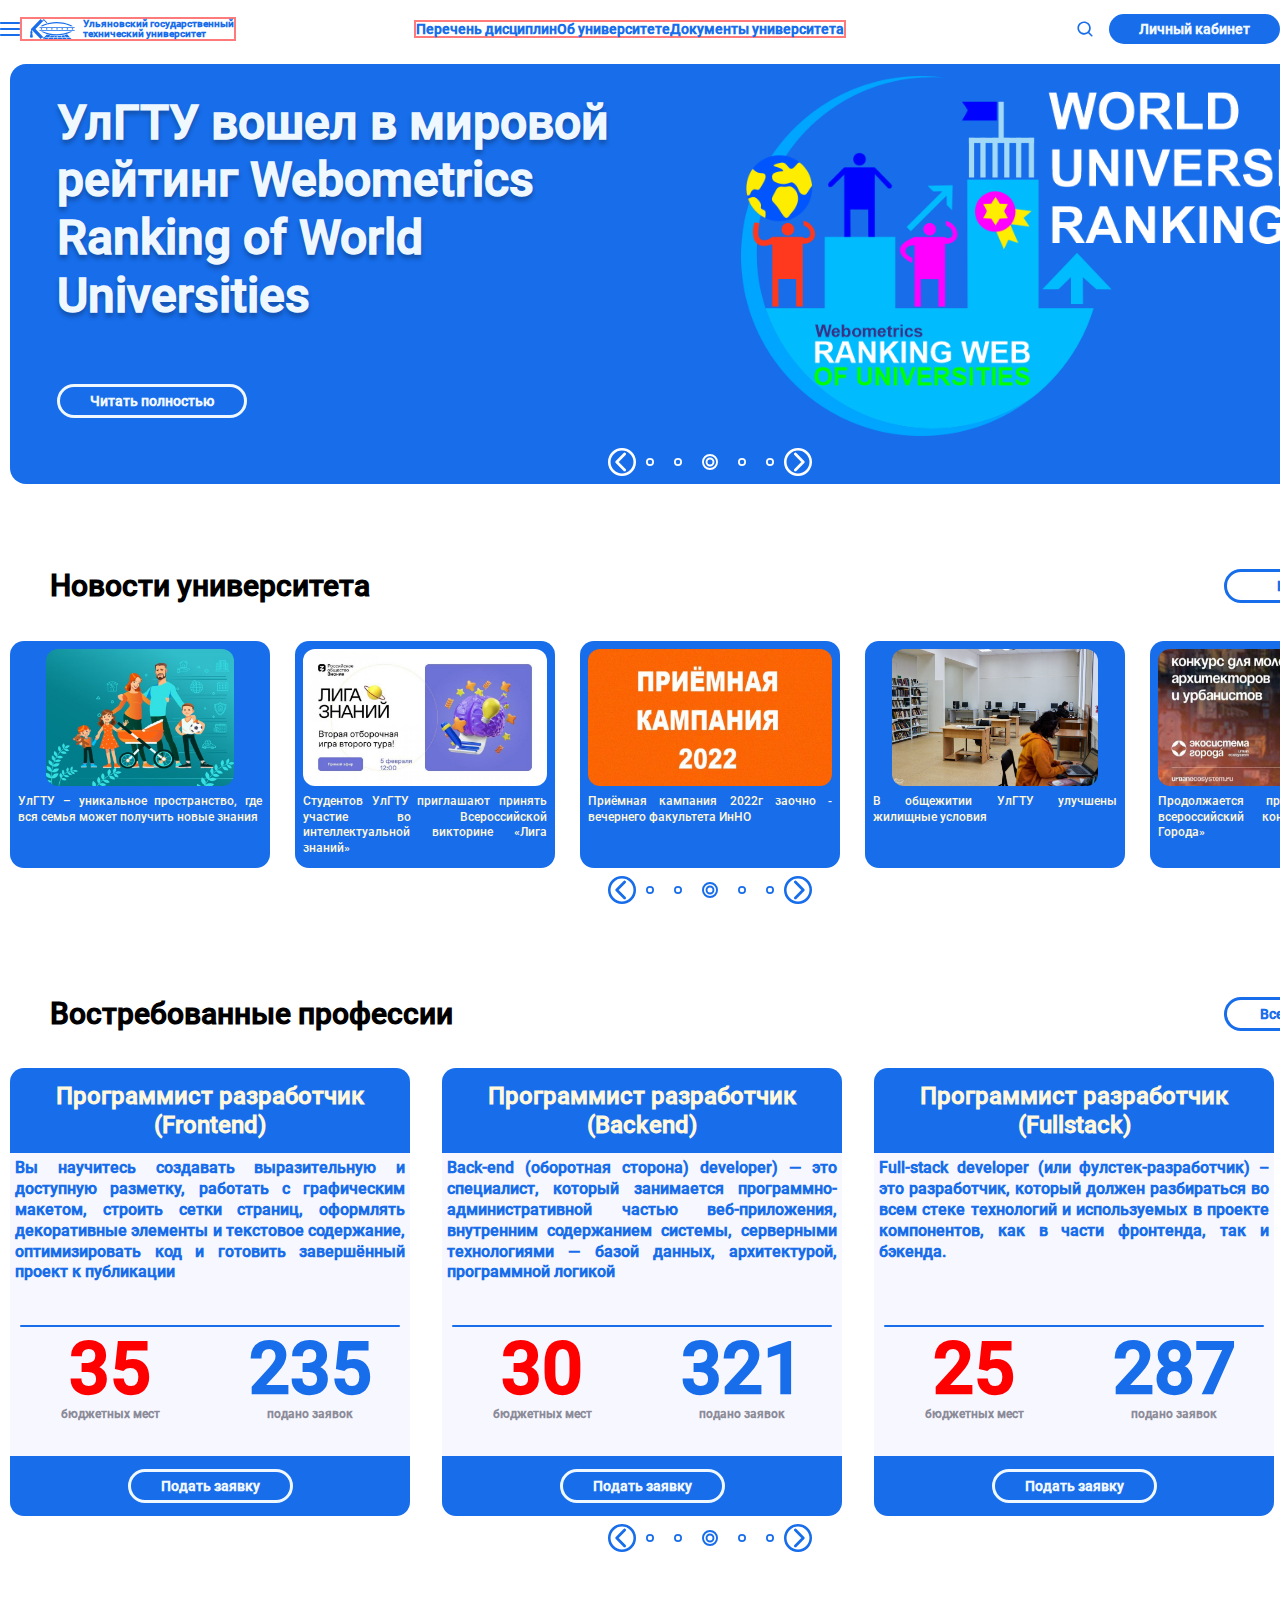
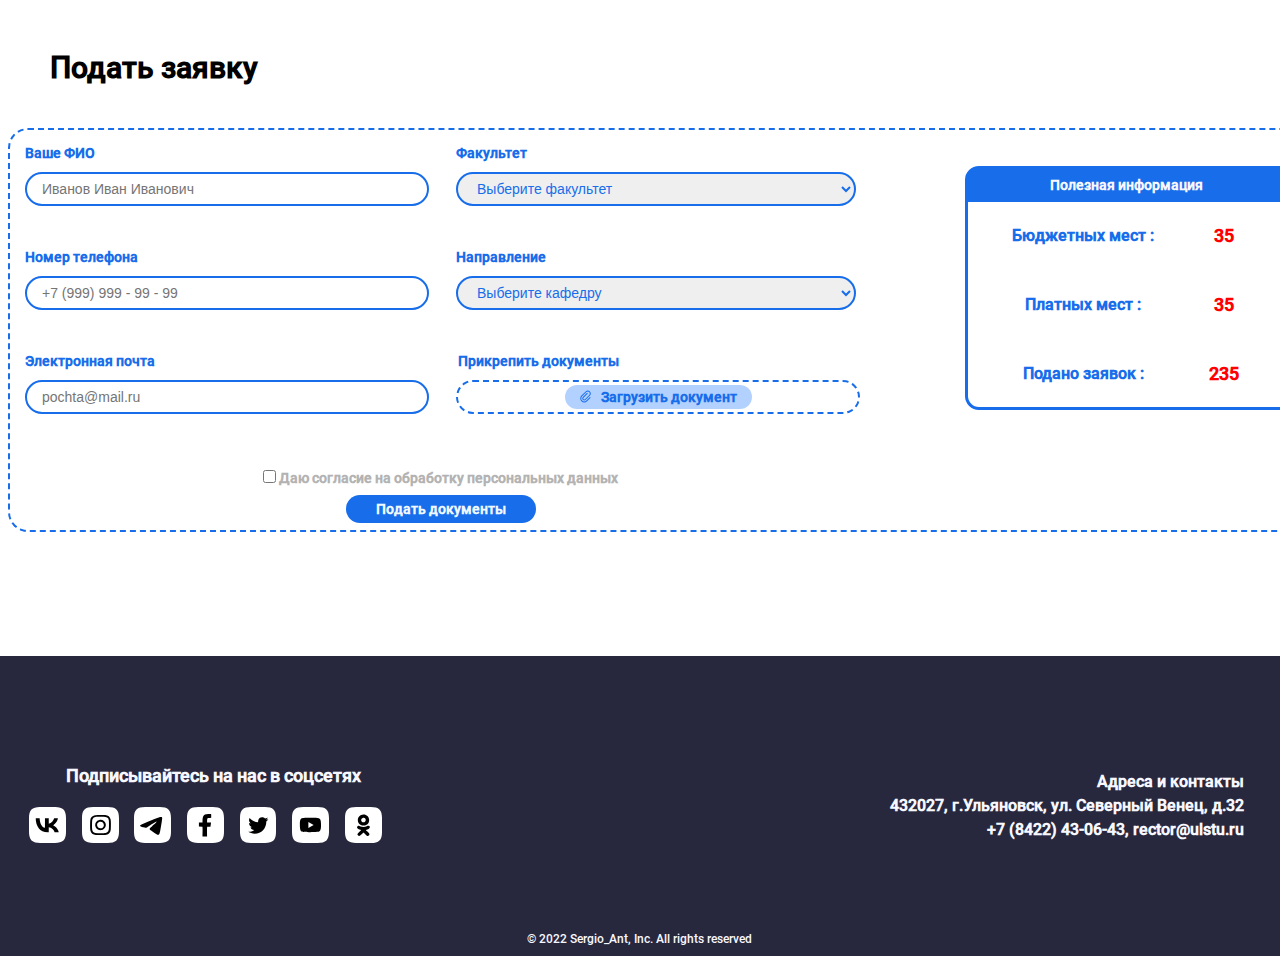
==== commit 41cc61cf: "final version v0.2" ====
--- a/index.html
+++ b/index.html
@@ -1,7 +1,8 @@
 <!DOCTYPE html>
 <html>
+
 <head>
-<meta charset="utf-8">
+    <meta charset="utf-8">
     <title>Главная страница УлГТУ</title>
 
     <link href="css/style_slider" rel="stylesheet" type="text/css">
@@ -15,21 +16,45 @@
 <header>
         <div class="header_container">
             <div class="header_container_left">
-<!--  БУРГЕР-МЕНЮ -->
-                <div class="burger">
-                    <div class="logo_burger"><img src="resources/logo/Burger.svg" alt="burger_menu"></div>
-                </div>
+
+<!-- БУРГЕР-МЕНЮ -->
+
+                <div>
+                    <a href="" class="logo_scale">
+                            <img src="resources/logo/Burger.svg" alt="burger_menu">
+                    </a>
+                </div>
+
+<!---------------------------------------------------  REFACTORING  --------------------------------------------------->
+
 <!--  ЛОГОТИП УНИВЕРСИТЕТА + НАЗВАНИЕ   -->
-                <div class="logo">
-                    <div class="logo_ulgtu"><img src="resources/logo/logo.svg" alt="logo_ulgtu"></div>
-                    <div class="logo_text">Ульяновский государственный<br>технический университет</div>
-                </div>
-            </div>
-            <div class="header_container_center">
-                <div><a href="#" class="menu_text">Перечень дисциплин</a></div>
+                <div>
+                    <a href="" class="logo_scale">
+                        <ul class="main-nav-list">
+                                <li class="logo_ulgtu"><img src="resources/logo/logo.svg" alt="logo_ulgtu"></li>
+                                <li class="logo_text">Ульяновский государственный<br>технический университет</li>
+                        </ul>
+                    </a>
+
+                </div>
+            </div>
+
+<!--  ОСНОВНОЕ МЕНЮ   -->
+
+<div class="header_container_center">
+    <ul class="main-nav-list">
+        <li class="menu_text"><a href="#" class="menu_text">Перечень дисциплин</a></li>
+        <li class="menu_text"><a href="#" class="menu_text">Об университете</a></li>
+        <li class="menu_text"><a href="#" class="menu_text">Документы университета</a></li>
+    </ul>
+</div>
+
+
+                <!-- <div><a href="#" class="menu_text">Перечень дисциплин</a></div>
                 <div><a href="#" class="menu_text">Об университете</a></div>
-                <div><a href="#" class="menu_text">Документы университета</a></div>
-            </div>
+                <div><a href="#" class="menu_text">Документы университета</a></div> -->
+            
+<!--  Кнопка ПОИСК + ЛИЧНЫЙ КАИБИНЕТ   -->
 
             <div class="header_container_right">
                 <div class="logo_search"><img src="resources/logo/Search_logo.svg" alt="button_search"></div>
--- a/css/style.css
+++ b/css/style.css
@@ -4,8 +4,6 @@
   font-family: Roboto1; /* Гарнитура шрифта */
   src: url(../resources/fonts/Roboto-Medium.ttf); /* Путь к файлу со шрифтом */
  }
-
-
 
 *, *::before, *::after {
     padding: 0;
@@ -32,6 +30,8 @@
 /* CSS САЙТ УЛГТУ */
 
 body {
+  
+
 	font-family: "Segoe UI", "Roboto1";
   font-style: normal;
   font-weight: 600;
@@ -39,7 +39,6 @@
   line-height: 100%;
 
 	color: rgba(23, 109, 234, 1);
-
   background: rgba(255, 255, 255, 1);
 }
 
@@ -50,7 +49,8 @@
   position: fixed;
   left:0;
   right:0;
- z-index: 100;
+
+  z-index: 100;
 
   margin: 0 auto;
 
@@ -59,27 +59,35 @@
   justify-content: center;
 
   background:rgba(255, 255, 255, 1);
+
+  
   }
 
 .header_container {
-  width: 1420px;
+  width: 1400px;
   height: 28px;
 
   margin: 0 auto ;
 
+  /* padding: 0 10px; */
+
   display: flex;
   align-items: center;
   justify-content: space-between;
+
+
+  
 }
 
 /* -----HEADER-LEFT------ */
 
 .header_container_left {
-  width: 20%;
+
 
   display: flex;
   align-items: center;
   justify-content: left;
+  
 }
 
 /* -----HEADER-CENTER------ */
@@ -100,33 +108,57 @@
   display: flex;
   align-items: center;
   justify-content: right;
+
 }
 
 /* -----BURGER-MENU------ */
 
-.burger {
-  width: 40px;
-  height: 100%;
-
-  display: flex;
-  align-items: center;
-  justify-content: center;
-}
-
-.logo_burger {
-  display: flex;
-  align-items: center;
-  justify-content: center;
-}
-
-/* -----LOGO------ */
+.logo_scale {
+  height: 100%;
+
+  display: flex;
+  align-items: center;
+
+  /* margin-left: 10px; */
+
+  transition: 2s linear;
+}
+
+.logo_scale:hover {
+  /* animation: scale 2s linear infinite; */
+  transform: scale(1.2);
+  opacity: 0.6;
+}
+
+/*
+
+---------------------------------------------------  REFACTORING  ---------------------------------------------------
+
+border-bottom: solid 2px rgb(180, 74, 255);
+
+border: solid 2px rgb(255, 123, 123);
+border: solid 2px rgb(119, 255, 74);
+border: solid 2px rgb(180, 74, 255);
+
+
+*/
+
+
+/* ----- LOGO ------ */
 
 .logo {
   width: 80%;
   height: 100%;
-  display: flex;
-  align-items: center;
-  justify-content: left;
+
+  border: solid 2px rgb(255, 123, 123);
+}
+
+.main-nav-list {
+  list-style: none;
+  display: flex;
+  align-items: center;
+
+  border: solid 2px rgb(255, 123, 123);
 }
 
 .logo_ulgtu {
@@ -134,7 +166,7 @@
   align-items: center;
   justify-content: center;
 
-  margin: 0 4px 0 8px;
+  padding: 0 8px;
 }
 
 .logo_text {
@@ -163,8 +195,6 @@
   /* align-items: center; */
   align-content: stretch;
   justify-content: center;
-
-  margin: 0 10px 0 0;
 
   background: rgba(23, 109, 234, 1);
   color: aliceblue;
@@ -1126,7 +1156,7 @@
 
   display: flex;
   align-items: center;
-justify-content: center;
+  justify-content: center;
 
   font-size: 18px;
   font-weight: 700;
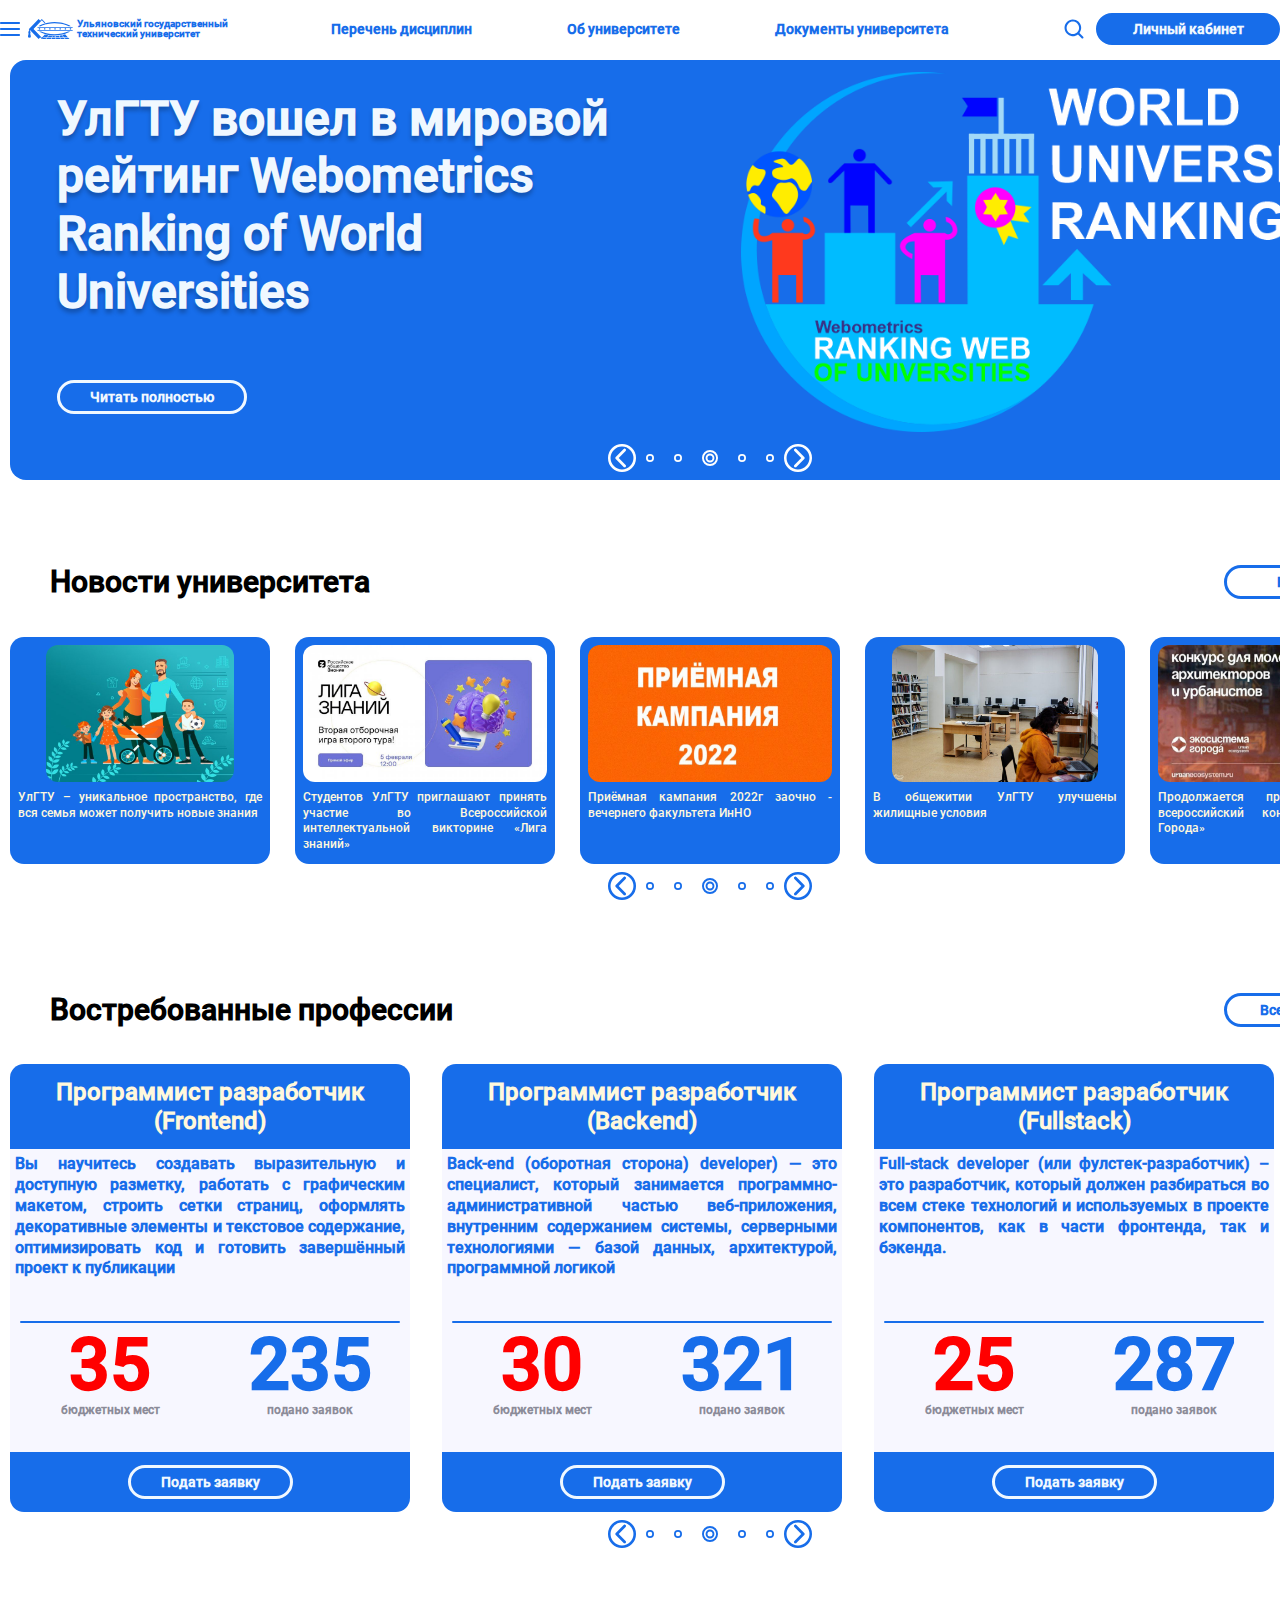
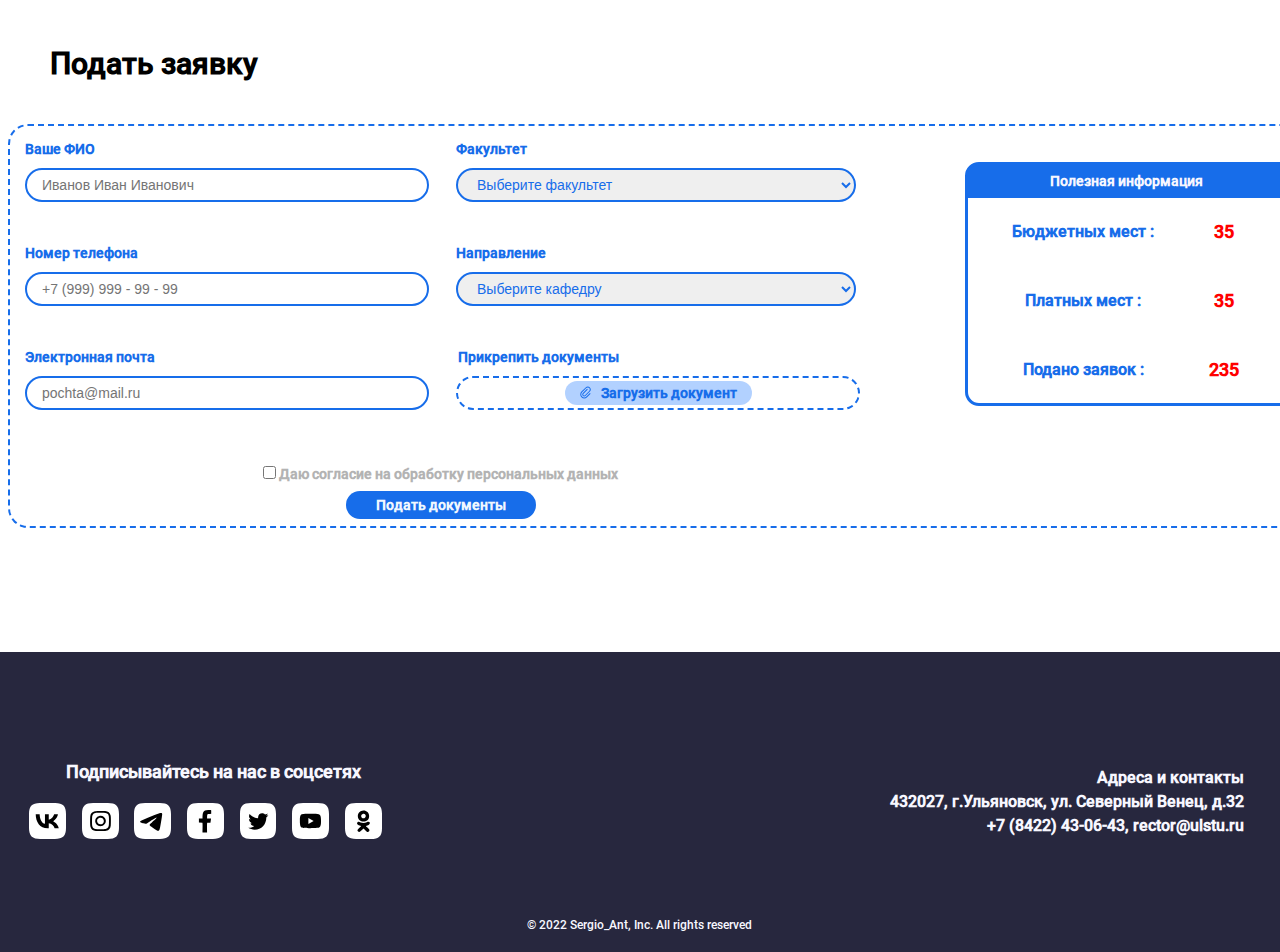
==== commit 6edb93f7: "final ver 0.3" ====
--- a/index.html
+++ b/index.html
@@ -2,115 +2,133 @@
 <html>
 
 <head>
+
     <meta charset="utf-8">
+
     <title>Главная страница УлГТУ</title>
 
     <link href="css/style_slider" rel="stylesheet" type="text/css">
     <link href="css/style.css" rel="stylesheet" type="text/css">
+
 </head>
 
-<!--   -->
-
 <body>
 
+<!--  -------------------------------------------------  HEADER  -------------------------------------------------  -->  
+
 <header>
-        <div class="header_container">
-            <div class="header_container_left">
-
-<!-- БУРГЕР-МЕНЮ -->
-
-                <div>
-                    <a href="" class="logo_scale">
-                            <img src="resources/logo/Burger.svg" alt="burger_menu">
-                    </a>
-                </div>
-
-<!---------------------------------------------------  REFACTORING  --------------------------------------------------->
-
-<!--  ЛОГОТИП УНИВЕРСИТЕТА + НАЗВАНИЕ   -->
-                <div>
-                    <a href="" class="logo_scale">
-                        <ul class="main-nav-list">
-                                <li class="logo_ulgtu"><img src="resources/logo/logo.svg" alt="logo_ulgtu"></li>
-                                <li class="logo_text">Ульяновский государственный<br>технический университет</li>
-                        </ul>
-                    </a>
-
-                </div>
+
+    <div class="header_container">
+
+        <div class="header_container_left">
+
+<!--  ------------------------- БУРГЕР-МЕНЮ -------------------------  -->  
+
+            <div class="burger">
+                <a href="" class="animation_rotate">
+                    <img src="resources/logo/Burger.svg" alt="burger_menu">
+                </a>
             </div>
 
-<!--  ОСНОВНОЕ МЕНЮ   -->
-
-<div class="header_container_center">
-    <ul class="main-nav-list">
-        <li class="menu_text"><a href="#" class="menu_text">Перечень дисциплин</a></li>
-        <li class="menu_text"><a href="#" class="menu_text">Об университете</a></li>
-        <li class="menu_text"><a href="#" class="menu_text">Документы университета</a></li>
-    </ul>
-</div>
-
-
-                <!-- <div><a href="#" class="menu_text">Перечень дисциплин</a></div>
-                <div><a href="#" class="menu_text">Об университете</a></div>
-                <div><a href="#" class="menu_text">Документы университета</a></div> -->
-            
-<!--  Кнопка ПОИСК + ЛИЧНЫЙ КАИБИНЕТ   -->
-
-            <div class="header_container_right">
-                <div class="logo_search"><img src="resources/logo/Search_logo.svg" alt="button_search"></div>
-                <div class="buttom_account"><a href="#" class="buttom_text_account">Личный кабинет</a></div>
+<!--  ------------------------- ЛОГОТИП УНИВЕРСИТЕТА + НАЗВАНИЕ -------------------------  -->         
+            <div>
+                <a href="" class="animation_scale">
+                    <ul class="main-nav-left">
+                            <li class="main-nav-left-logo"><img src="resources/logo/logo.svg" alt="logo"></li>
+                            <li class="main-nav-left-text">Ульяновский государственный<br>технический университет</li>
+                    </ul>
+                </a>
             </div>
-        </div>
+
+        </div>
+
+<!--  ------------------------- ОСНОВНОЕ МЕНЮ  -------------------------  -->     
+
+        <div class="header_container_center">
+            <a href="" class="main-nav-center"><div class="animation_move_down">Перечень дисциплин</div></a>
+            <a href="" class="main-nav-center"><div class="animation_move_down">Об университете</div></a>
+            <a href="" class="main-nav-center"><div class="animation_move_down">Документы университета</div></a>
+        </div>
+
+<!--  ==================================  REFACTORING  ==================================   -->
+<!--  ------------------------- Кнопка ПОИСК + ЛИЧНЫЙ КАИБИНЕТ  -------------------------  -->    
+
+        <div class="header_container_right">
+                
+            <ul class="main-nav-right">
+                <li class="main-nav-right-logo-search">
+                    <div class="animation_scale_infinity">
+                        <img src="resources/logo/Search_logo.svg" alt="button_search" class="main-nav-right-img">
+                    </div>
+                </li>
+                
+                <li class="main-nav-right-button">
+                    <div class="animation_main_button">
+                        <div class="buttom_main">
+                            <a href="#" class="">Личный кабинет</a>
+                        </div>
+                    </div>
+                </li>
+            </ul>
+
+        </div>
+           
+    </div>
+
 </header>
 
-
-<!--  ПУСТОЕ МЕНЮ   -->
+<!--  -------------------------------------------------  MAIN  -------------------------------------------------  -->  
+
+<main>
+
+<!--  ------------------------- ПУСТОЕ МЕНЮ -------------------------  -->  
+
 
 <section class="empty_heder">
     <div class="empty_heder_container"></div>
 </section>
 
-
-<!--  ГЛАВНЫЕ НОВОСТИ   -->
+<!--  ------------------------- ГЛАВНЫЕ НОВОСТИ -------------------------  -->  
+
 <section class="main_news">
     <div class="main_news_container">
         <div class="main_news_container_top">
-            <div class="main_news_container_left">
-                <div class="main_news_text"><b>УлГТУ</b> вошел в мировой рейтинг <b>Webometrics Ranking of World Universities</b></div>
-                <div class="buttom_main_news"><a href="#" class="buttom_text_main_news">Читать полностью</a></div>
-            </div>
-
-            <!-- <div class="news_line"></div> -->
-
-            <div class="main_news_container_right">
-                <!-- <div class="main_news_circle"></div> -->
-                <!-- <div class="main_news_circle2"></div> -->
-                <!-- <div class="main_news_img1"><img src="resources/images/light-blue.png" alt=""></div> -->
-                <div class="main_news_img"><img src="resources/images/ranking.png" alt=""></div>
-            </div>
+<div class="main_news_container_left">
+    <div class="main_news_text"><b>УлГТУ</b> вошел в мировой рейтинг <b>Webometrics Ranking of World Universities</b></div>
+    <div class="buttom_main_news"><a href="#" class="buttom_text_main_news">Читать полностью</a></div>
+</div>
+
+<!-- <div class="news_line"></div> -->
+
+<div class="main_news_container_right">
+    <!-- <div class="main_news_circle"></div> -->
+    <!-- <div class="main_news_circle2"></div> -->
+    <!-- <div class="main_news_img1"><img src="resources/images/light-blue.png" alt=""></div> -->
+    <div class="main_news_img"><img src="resources/images/ranking.png" alt=""></div>
+</div>
         </div>
 
 
          <div class="main_news_container_bottom">
 
-                <div class="slider_menu">
-
-                    <button class="slider_lr">
-                        <a href="#"><img src="resources/left_white.svg" alt="button_left" class="button_lr"></a>
-                    </button>
-
-                    <a href="#" class="slider_dot"><img src="resources/dot_white.svg" alt="button_dot"  class="button_dot"></a>
-                    <a href="#" class="slider_dot"><img src="resources/dot_white.svg" alt="button_dot" class="button_dot"></a>
-                    <a href="#" class="slider_dot"><img src="resources/dot_white_select.svg" alt="button_dot_select" class="button_dot_select"></a>
-                    <a href="#" class="slider_dot"><img src="resources/dot_white.svg" alt="button_dot" class="button_dot"></a>
-                    <a href="#" class="slider_dot"><img src="resources/dot_white.svg" alt="button_dot" class="button_dot"></a>
-
-                    <button class="slider_lr">
-                        <a href="#"><img src="resources/right_white.svg" alt="button_right" class="button_lr"></a>
-                    </button>
-
-                </div>
-            </div>
+    <div class="slider_menu">
+
+        <button class="slider_lr">
+<a href="#"><img src="resources/left_white.svg" alt="button_left" class="button_lr"></a>
+        </button>
+
+        <a href="#" class="slider_dot"><img src="resources/dot_white.svg" alt="button_dot"  class="button_dot"></a>
+        <a href="#" class="slider_dot"><img src="resources/dot_white.svg" alt="button_dot" class="button_dot"></a>
+        <a href="#" class="slider_dot"><img src="resources/dot_white_select.svg" alt="button_dot_select" class="button_dot_select"></a>
+        <a href="#" class="slider_dot"><img src="resources/dot_white.svg" alt="button_dot" class="button_dot"></a>
+        <a href="#" class="slider_dot"><img src="resources/dot_white.svg" alt="button_dot" class="button_dot"></a>
+
+        <button class="slider_lr">
+<a href="#"><img src="resources/right_white.svg" alt="button_right" class="button_lr"></a>
+        </button>
+
+    </div>
+</div>
         </div>
 </section>
 
@@ -120,97 +138,97 @@
     <div class="other_news_container">
 
         <div class="other_news_container_top">
-            <div class="title">Новости университета</div>
-            <div class="buttom_other_news"><a href="#" class="buttom_text_other_news">Все новости</a></div>
+<div class="title">Новости университета</div>
+<div class="buttom_other_news"><a href="#" class="buttom_text_other_news">Все новости</a></div>
         </div>
 
         <div class="other_news_container_center">
 <!-- МИНИ-НОВОСТЬ 1 -->
-            <div class="mini_news">
-                <div class="mini_news_container">
-                    <div class="mini_news_container_top">
-                        <img src="resources/images/news/1-_dlya-ulgtu_-kopiya.jpg" alt="News1" class="img_mini_news">
-                    </div>
-
-                    <div class="mini_news_container_bottom">
-                        <div class="mini_news_text">УлГТУ – уникальное пространство, где вся семья может получить новые знания</div>
-                    </div>
-                </div>
-
-            </div>
+<div class="mini_news">
+    <div class="mini_news_container">
+        <div class="mini_news_container_top">
+<img src="resources/images/news/1-_dlya-ulgtu_-kopiya.jpg" alt="News1" class="img_mini_news">
+        </div>
+
+        <div class="mini_news_container_bottom">
+<div class="mini_news_text">УлГТУ – уникальное пространство, где вся семья может получить новые знания</div>
+        </div>
+    </div>
+
+</div>
 <!-- МИНИ-НОВОСТЬ 2 -->
-            <div class="mini_news">
-                <div class="mini_news_container">
-                    <div class="mini_news_container_top">
-                        <img src="resources/images/news/Horiz_5_feb.jpeg" alt="News1" class="img_mini_news">
-                    </div>
-
-                    <div class="mini_news_container_bottom">
-                        <div class="mini_news_text">Студентов УлГТУ приглашают принять участие во Всероссийской интеллектуальной викторине «Лига знаний»</div>
-                    </div>
-                </div>
-
-            </div>
+<div class="mini_news">
+    <div class="mini_news_container">
+        <div class="mini_news_container_top">
+<img src="resources/images/news/Horiz_5_feb.jpeg" alt="News1" class="img_mini_news">
+        </div>
+
+        <div class="mini_news_container_bottom">
+<div class="mini_news_text">Студентов УлГТУ приглашают принять участие во Всероссийской интеллектуальной викторине «Лига знаний»</div>
+        </div>
+    </div>
+
+</div>
 <!-- МИНИ-НОВОСТЬ 3 -->
-            <div class="mini_news">
-                <div class="mini_news_container">
-                    <div class="mini_news_container_top">
-                        <img src="resources/images/news/2.jpg" alt="News1" class="img_mini_news">
-                    </div>
-
-                    <div class="mini_news_container_bottom">
-                        <div class="mini_news_text">Приёмная кампания 2022г заочно - вечернего факультета ИнНО</div>
-                    </div>
-                </div>
-
-            </div>
+<div class="mini_news">
+    <div class="mini_news_container">
+        <div class="mini_news_container_top">
+<img src="resources/images/news/2.jpg" alt="News1" class="img_mini_news">
+        </div>
+
+        <div class="mini_news_container_bottom">
+<div class="mini_news_text">Приёмная кампания 2022г заочно - вечернего факультета ИнНО</div>
+        </div>
+    </div>
+
+</div>
 <!-- МИНИ-НОВОСТЬ 4 -->
-            <div class="mini_news">
-                <div class="mini_news_container">
-                    <div class="mini_news_container_top">
-                        <img src="resources/images/news//IMG_1718.jpg" alt="News1" class="img_mini_news">
-                    </div>
-
-                    <div class="mini_news_container_bottom">
-                        <div class="mini_news_text">В общежитии УлГТУ улучшены жилищные условия</div>
-                    </div>
-                </div>
-
-            </div>
+<div class="mini_news">
+    <div class="mini_news_container">
+        <div class="mini_news_container_top">
+<img src="resources/images/news//IMG_1718.jpg" alt="News1" class="img_mini_news">
+        </div>
+
+        <div class="mini_news_container_bottom">
+<div class="mini_news_text">В общежитии УлГТУ улучшены жилищные условия</div>
+        </div>
+    </div>
+
+</div>
 <!-- МИНИ-НОВОСТЬ 5 -->
-            <div class="mini_news">
-                <div class="mini_news_container">
-                    <div class="mini_news_container_top">
-                        <img src="resources/images/news/tMdW2oTU6Jk.jpg" alt="News1" class="img_mini_news">
-                    </div>
-
-                    <div class="mini_news_container_bottom">
-                        <div class="mini_news_text">Продолжается приём заявок на всероссийский конкурс «Экосистема Города»</div>
-                    </div>
-                </div>
-
-            </div>
+<div class="mini_news">
+    <div class="mini_news_container">
+        <div class="mini_news_container_top">
+<img src="resources/images/news/tMdW2oTU6Jk.jpg" alt="News1" class="img_mini_news">
+        </div>
+
+        <div class="mini_news_container_bottom">
+<div class="mini_news_text">Продолжается приём заявок на всероссийский конкурс «Экосистема Города»</div>
+        </div>
+    </div>
+
+</div>
 
         </div>
 
         <div class="other_news_container_bottom">
-            <div class="slider_menu">
-
-                <button class="slider_lr">
-                    <a href="#"><img src="resources/left_blue.svg" alt="button_left" class="button_lr"></a>
-                </button>
-
-                <a href="#" class="slider_dot"><img src="resources/dot_blue.svg" alt="button_dot"  class="button_dot"></a>
-                <a href="#" class="slider_dot"><img src="resources/dot_blue.svg" alt="button_dot" class="button_dot"></a>
-                <a href="#" class="slider_dot"><img src="resources/dot_blue_select.svg" alt="button_dot_select" class="button_dot_select"></a>
-                <a href="#" class="slider_dot"><img src="resources/dot_blue.svg" alt="button_dot" class="button_dot"></a>
-                <a href="#" class="slider_dot"><img src="resources/dot_blue.svg" alt="button_dot" class="button_dot"></a>
-
-                <button class="slider_lr">
-                    <a href="#"><img src="resources/right_blue.svg" alt="button_right" class="button_lr"></a>
-                </button>
-
-            </div>
+<div class="slider_menu">
+
+    <button class="slider_lr">
+        <a href="#"><img src="resources/left_blue.svg" alt="button_left" class="button_lr"></a>
+    </button>
+
+    <a href="#" class="slider_dot"><img src="resources/dot_blue.svg" alt="button_dot"  class="button_dot"></a>
+    <a href="#" class="slider_dot"><img src="resources/dot_blue.svg" alt="button_dot" class="button_dot"></a>
+    <a href="#" class="slider_dot"><img src="resources/dot_blue_select.svg" alt="button_dot_select" class="button_dot_select"></a>
+    <a href="#" class="slider_dot"><img src="resources/dot_blue.svg" alt="button_dot" class="button_dot"></a>
+    <a href="#" class="slider_dot"><img src="resources/dot_blue.svg" alt="button_dot" class="button_dot"></a>
+
+    <button class="slider_lr">
+        <a href="#"><img src="resources/right_blue.svg" alt="button_right" class="button_lr"></a>
+    </button>
+
+</div>
         </div>
     </div>
 
@@ -221,196 +239,196 @@
     <div class="vocations_container">
 
         <div class="vocations_container_top">
-            <div class="title">Востребованные профессии</div>
-            <div class="buttom_other_news"><a href="#" class="buttom_text_other_news">Все направления</a></div>
+<div class="title">Востребованные профессии</div>
+<div class="buttom_other_news"><a href="#" class="buttom_text_other_news">Все направления</a></div>
         </div>
 
         <div class="vocations_container_center">
 
 <!--Программист разработчик<br>(Frontend-->
 
-            <div class="vocation">
-                <div class="vocation_container">
-                    <div class="vocation_container_top">
-                        <div class="vocation_container_top_text">Программист разработчик<br>(Frontend)</div>
-                    </div>
-
-                    <div class="vocation_container_center1">
-                       <div class="vocation_container_center1_text">
-                           Вы научитесь создавать выразительную и доступную разметку, работать с графическим макетом, строить сетки страниц, оформлять декоративные элементы и текстовое содержание, оптимизировать код и готовить завершённый проект к публикации</div>
-                    </div>
-
-                    <div class="vocation_container_center2"></div>
-
-
-                    <div class="vocation_container_center3">
-
-                        <div class="center_row">
-                            <div class="center_column">
-                                <div class="big_text_red">35</div>
-                                <div class="small_text">бюджетных мест</div>
-                            </div>
-
-                            <div class="center_column">
-                                <div class="big_text_blue">235</div>
-                                <div class="small_text">подано заявок</div>
-                            </div>
-                       </div>
-
-                    </div>
-
-                    <div class="vocation_container_bottom">
-                        <div class="btn_voc"><div class="buttom_main_news"><a href="#" class="buttom_text_main_news">Подать заявку</a></div></div>
-                    </div>
-                </div>
-
-            </div>
-
-            <!-- Программист разработчик<br>(Backend) -->
-
-            <div class="vocation">
-                <div class="vocation_container">
-                    <div class="vocation_container_top">
-                        <div class="vocation_container_top_text">Программист разработчик<br>(Backend)</div>
-                    </div>
-
-                    <div class="vocation_container_center1">
-                       <div class="vocation_container_center1_text">
-                        Back-end (оборотная сторона) developer) — это специалист, который занимается программно-административной частью веб-приложения, внутренним содержанием системы, серверными технологиями — базой данных, архитектурой, программной логикой</div>
-                    </div>
-
-                    <div class="vocation_container_center2">
-
-                    </div>
-
-
-                    <div class="vocation_container_center3">
-
-                        <div class="center_row">
-                            <div class="center_column">
-                                <div class="big_text_red">30</div>
-                                <div class="small_text">бюджетных мест</div>
-                            </div>
-
-                            <div class="center_column">
-                                <div class="big_text_blue">321</div>
-                                <div class="small_text">подано заявок</div>
-                            </div>
-                       </div>
-
-                    </div>
-
-                    <div class="vocation_container_bottom">
-                        <div class="btn_voc"><div class="buttom_main_news"><a href="#" class="buttom_text_main_news">Подать заявку</a></div></div>
-                    </div>
-                </div>
-
-            </div>
-
-            <!-- Программист разработчик<br>(Fullstack) -->
-
-            <div class="vocation">
-                <div class="vocation_container">
-                    <div class="vocation_container_top">
-                        <div class="vocation_container_top_text">Программист разработчик<br>(Fullstack)</div>
-                    </div>
-
-                    <div class="vocation_container_center1">
-                       <div class="vocation_container_center1_text">
-                        Full-stack developer (или фулстек-разработчик) – это разработчик, который должен разбираться во всем стеке технологий и используемых в проекте компонентов, как в части фронтенда, так и бэкенда.</div>
-                    </div>
-
-
-                    <div class="vocation_container_center2">
-
-                    </div>
-
-
-                    <div class="vocation_container_center3">
-
-                        <div class="center_row">
-                            <div class="center_column">
-                                <div class="big_text_red">25</div>
-                                <div class="small_text">бюджетных мест</div>
-                            </div>
-
-                            <div class="center_column">
-                                <div class="big_text_blue">287</div>
-                                <div class="small_text">подано заявок</div>
-                            </div>
-                       </div>
-
-                    </div>
-
-                    <div class="vocation_container_bottom">
-                        <div class="btn_voc"><div class="buttom_main_news"><a href="#" class="buttom_text_main_news">Подать заявку</a></div></div>
-                        
-                    </div>
-                </div>
-
-            </div>
-
-            <!-- Программист разработчик<br>(Fullstack) -->
-
-            <div class="vocation">
-                <div class="vocation_container">
-                    <div class="vocation_container_top">
-                        <div class="vocation_container_top_text">Программист разработчик<br>(Fullstack)</div>
-                    </div>
-
-                    <div class="vocation_container_center1">
-                       <div class="vocation_container_center1_text">
-                        Full-stack developer (или фулстек-разработчик) – это разработчик, который должен разбираться во всем стеке технологий и используемых в проекте компонентов, как в части фронтенда, так и бэкенда.</div>
-                    </div>
-
-                    <div class="vocation_container_center2">
-
-                    </div>
-
-
-                    <div class="vocation_container_center3">
-
-                        <div class="center_row">
-                            <div class="center_column">
-                                <div class="big_text_red">25</div>
-                                <div class="small_text">бюджетных мест</div>
-                            </div>
-
-                            <div class="center_column">
-                                <div class="big_text_blue">336</div>
-                                <div class="small_text">подано заявок</div>
-                            </div>
-                       </div>
-
-                    </div>
-
-                    <div class="vocation_container_bottom">
-                        <div class="btn_voc"><div class="buttom_main_news"><a href="#" class="buttom_text_main_news">Подать заявку</a></div></div>
-                    </div>
-                </div>
-
-            </div>
+<div class="vocation">
+    <div class="vocation_container">
+        <div class="vocation_container_top">
+<div class="vocation_container_top_text">Программист разработчик<br>(Frontend)</div>
+        </div>
+
+        <div class="vocation_container_center1">
+           <div class="vocation_container_center1_text">
+   Вы научитесь создавать выразительную и доступную разметку, работать с графическим макетом, строить сетки страниц, оформлять декоративные элементы и текстовое содержание, оптимизировать код и готовить завершённый проект к публикации</div>
+        </div>
+
+        <div class="vocation_container_center2"></div>
+
+
+        <div class="vocation_container_center3">
+
+<div class="center_row">
+    <div class="center_column">
+        <div class="big_text_red">35</div>
+        <div class="small_text">бюджетных мест</div>
+    </div>
+
+    <div class="center_column">
+        <div class="big_text_blue">235</div>
+        <div class="small_text">подано заявок</div>
+    </div>
+           </div>
+
+        </div>
+
+        <div class="vocation_container_bottom">
+<div class="btn_voc"><div class="buttom_main_news"><a href="#" class="buttom_text_main_news">Подать заявку</a></div></div>
+        </div>
+    </div>
+
+</div>
+
+<!-- Программист разработчик<br>(Backend) -->
+
+<div class="vocation">
+    <div class="vocation_container">
+        <div class="vocation_container_top">
+<div class="vocation_container_top_text">Программист разработчик<br>(Backend)</div>
+        </div>
+
+        <div class="vocation_container_center1">
+           <div class="vocation_container_center1_text">
+Back-end (оборотная сторона) developer) — это специалист, который занимается программно-административной частью веб-приложения, внутренним содержанием системы, серверными технологиями — базой данных, архитектурой, программной логикой</div>
+        </div>
+
+        <div class="vocation_container_center2">
+
+        </div>
+
+
+        <div class="vocation_container_center3">
+
+<div class="center_row">
+    <div class="center_column">
+        <div class="big_text_red">30</div>
+        <div class="small_text">бюджетных мест</div>
+    </div>
+
+    <div class="center_column">
+        <div class="big_text_blue">321</div>
+        <div class="small_text">подано заявок</div>
+    </div>
+           </div>
+
+        </div>
+
+        <div class="vocation_container_bottom">
+<div class="btn_voc"><div class="buttom_main_news"><a href="#" class="buttom_text_main_news">Подать заявку</a></div></div>
+        </div>
+    </div>
+
+</div>
+
+<!-- Программист разработчик<br>(Fullstack) -->
+
+<div class="vocation">
+    <div class="vocation_container">
+        <div class="vocation_container_top">
+<div class="vocation_container_top_text">Программист разработчик<br>(Fullstack)</div>
+        </div>
+
+        <div class="vocation_container_center1">
+           <div class="vocation_container_center1_text">
+Full-stack developer (или фулстек-разработчик) – это разработчик, который должен разбираться во всем стеке технологий и используемых в проекте компонентов, как в части фронтенда, так и бэкенда.</div>
+        </div>
+
+
+        <div class="vocation_container_center2">
+
+        </div>
+
+
+        <div class="vocation_container_center3">
+
+<div class="center_row">
+    <div class="center_column">
+        <div class="big_text_red">25</div>
+        <div class="small_text">бюджетных мест</div>
+    </div>
+
+    <div class="center_column">
+        <div class="big_text_blue">287</div>
+        <div class="small_text">подано заявок</div>
+    </div>
+           </div>
+
+        </div>
+
+        <div class="vocation_container_bottom">
+<div class="btn_voc"><div class="buttom_main_news"><a href="#" class="buttom_text_main_news">Подать заявку</a></div></div>
+
+        </div>
+    </div>
+
+</div>
+
+<!-- Программист разработчик<br>(Fullstack) -->
+
+<div class="vocation">
+    <div class="vocation_container">
+        <div class="vocation_container_top">
+<div class="vocation_container_top_text">Программист разработчик<br>(Fullstack)</div>
+        </div>
+
+        <div class="vocation_container_center1">
+           <div class="vocation_container_center1_text">
+Full-stack developer (или фулстек-разработчик) – это разработчик, который должен разбираться во всем стеке технологий и используемых в проекте компонентов, как в части фронтенда, так и бэкенда.</div>
+        </div>
+
+        <div class="vocation_container_center2">
+
+        </div>
+
+
+        <div class="vocation_container_center3">
+
+<div class="center_row">
+    <div class="center_column">
+        <div class="big_text_red">25</div>
+        <div class="small_text">бюджетных мест</div>
+    </div>
+
+    <div class="center_column">
+        <div class="big_text_blue">336</div>
+        <div class="small_text">подано заявок</div>
+    </div>
+           </div>
+
+        </div>
+
+        <div class="vocation_container_bottom">
+<div class="btn_voc"><div class="buttom_main_news"><a href="#" class="buttom_text_main_news">Подать заявку</a></div></div>
+        </div>
+    </div>
+
+</div>
 
         </div>
 
         <div class="vocations_container_bottom">
-            <div class="slider_menu">
-
-                <button class="slider_lr">
-                    <a href="#"><img src="resources/left_blue.svg" alt="button_left" class="button_lr"></a>
-                </button>
-
-                <a href="#" class="slider_dot"><img src="resources/dot_blue.svg" alt="button_dot"  class="button_dot"></a>
-                <a href="#" class="slider_dot"><img src="resources/dot_blue.svg" alt="button_dot" class="button_dot"></a>
-                <a href="#" class="slider_dot"><img src="resources/dot_blue_select.svg" alt="button_dot_select" class="button_dot_select"></a>
-                <a href="#" class="slider_dot"><img src="resources/dot_blue.svg" alt="button_dot" class="button_dot"></a>
-                <a href="#" class="slider_dot"><img src="resources/dot_blue.svg" alt="button_dot" class="button_dot"></a>
-
-                <button class="slider_lr">
-                    <a href="#"><img src="resources/right_blue.svg" alt="button_right" class="button_lr"></a>
-                </button>
-
-            </div>
+<div class="slider_menu">
+
+    <button class="slider_lr">
+        <a href="#"><img src="resources/left_blue.svg" alt="button_left" class="button_lr"></a>
+    </button>
+
+    <a href="#" class="slider_dot"><img src="resources/dot_blue.svg" alt="button_dot"  class="button_dot"></a>
+    <a href="#" class="slider_dot"><img src="resources/dot_blue.svg" alt="button_dot" class="button_dot"></a>
+    <a href="#" class="slider_dot"><img src="resources/dot_blue_select.svg" alt="button_dot_select" class="button_dot_select"></a>
+    <a href="#" class="slider_dot"><img src="resources/dot_blue.svg" alt="button_dot" class="button_dot"></a>
+    <a href="#" class="slider_dot"><img src="resources/dot_blue.svg" alt="button_dot" class="button_dot"></a>
+
+    <button class="slider_lr">
+        <a href="#"><img src="resources/right_blue.svg" alt="button_right" class="button_lr"></a>
+    </button>
+
+</div>
         </div>
     </div>
 
@@ -422,124 +440,126 @@
     <div class="requests_container">
 
         <div class="requests_container_top">
-            <div class="title">Подать заявку</div>
+<div class="title">Подать заявку</div>
         </div>
 
         <div class="requests_container_center">
 <!--------------------- ------------------------------->
-                <div class="request_container">
-                    <div class="request_container_left">
-                        <div class="request_container_top">
-                            <div class="request_input_col">
-                                <p>Ваше ФИО</p>
-                                <p><input class="input_text" placeholder="Иванов Иван Иванович"></p>
-                            </div>
-                            
-                            <div class="request_input_col">
-                                <p>Факультет</p>
-                                <!-- <p><input class="input_text" placeholder="Выберите факультет"></p> -->
-
-                                <select class="select_trend">
-                                    <option class="option_trend">Выберите факультет</option>
-                                    <option class="option_trend">Факультет информационных систем и технологий</option>
-                                    <option class="option_trend">Строительный факультет</option> 
-                                    <option class="option_trend">Энергетический факультет</option> 
-                                    <option class="option_trend">Машиностроительный факультет</option> 
-                                    <option class="option_trend">Радиотехнический факультет</option>
-                                    <option class="option_trend">Гуманитарный факультет</option> 
-                                  </select>
-
-                            </div>
-                            <div class="request_input_col">
-                                <p>Номер телефона</p>
-                                <p><input class="input_text" placeholder="+7 (999) 999 - 99 - 99"></p>
-                            </div>
-                            <div class="request_input_col">
-                                <p>Направление</p>
-                                
-                                <select class="select_trend">
-                                    <option class="option_trend">Выберите кафедру</option>
-                                    <option class="option_trend">Кафедра «Измерительно-вычислительные комплексы»</option>
-                                    <option class="option_trend">Кафедра «Прикладная математика и информатика»</option> 
-                                    <option class="option_trend">Кафедра «Вычислительная техника»</option> 
-                                    <option class="option_trend">Кафедра «Информационные системы»</option> 
-                                  </select>
-
-                            </div>
-                            <div class="request_input_col">
-                                <p>Электронная почта</p>
-                                <p><input class="input_text" placeholder="pochta@mail.ru"></p>
-                            </div>
-                            <div class="request_input_col">
-                                <p>Прикрепить документы</p>
-                                <div class="send_file"><div><img src="resources/Vector.svg" alt=""><p>Загрузить документ</p></div></div>
-                            </div>
-
-                        </div>
-
-                        <div class="request_container_bottom">
-
-                            <div class="input_checkbox">
-                                <input c  type="checkbox" value="coding">
-                                <label for="coding">Даю согласие на обработку персональных данных</label>
-                             </div>
-
-                            <div class="btn_voc"><div class="buttom_request"><a href="#" class="buttom_text_request">Подать документы</a></div></div>
-                        </div>
-                    </div>
-
-                    <div class="request_container_right">
-                            <div class="box">
-                                <div class="box-title"><div>Полезная информация</div></div>
-                                <div class="box-content">
-                                    <div class="box-content_text">Бюджетных мест :</div>
-                                    <div class="box-content_number">35</div>
-                                    <div class="box-content_text">Платных мест :</div>
-                                    <div class="box-content_number">35</div>
-                                    <div class="box-content_text">Подано заявок :</div>
-                                    <div class="box-content_number">235</div>
-                                </div>
-                            </div>
-
-
-                    </div>
-                </div>
+    <div class="request_container">
+        <div class="request_container_left">
+<div class="request_container_top">
+    <div class="request_input_col">
+        <p>Ваше ФИО</p>
+        <p><input class="input_text" placeholder="Иванов Иван Иванович"></p>
+    </div>
+    
+    <div class="request_input_col">
+        <p>Факультет</p>
+        <!-- <p><input class="input_text" placeholder="Выберите факультет"></p> -->
+
+        <select class="select_trend">
+<option class="option_trend">Выберите факультет</option>
+<option class="option_trend">Факультет информационных систем и технологий</option>
+<option class="option_trend">Строительный факультет</option> 
+<option class="option_trend">Энергетический факультет</option> 
+<option class="option_trend">Машиностроительный факультет</option> 
+<option class="option_trend">Радиотехнический факультет</option>
+<option class="option_trend">Гуманитарный факультет</option> 
+          </select>
+
+    </div>
+    <div class="request_input_col">
+        <p>Номер телефона</p>
+        <p><input class="input_text" placeholder="+7 (999) 999 - 99 - 99"></p>
+    </div>
+    <div class="request_input_col">
+        <p>Направление</p>
+        
+        <select class="select_trend">
+<option class="option_trend">Выберите кафедру</option>
+<option class="option_trend">Кафедра «Измерительно-вычислительные комплексы»</option>
+<option class="option_trend">Кафедра «Прикладная математика и информатика»</option> 
+<option class="option_trend">Кафедра «Вычислительная техника»</option> 
+<option class="option_trend">Кафедра «Информационные системы»</option> 
+          </select>
+
+    </div>
+    <div class="request_input_col">
+        <p>Электронная почта</p>
+        <p><input class="input_text" placeholder="pochta@mail.ru"></p>
+    </div>
+    <div class="request_input_col">
+        <p>Прикрепить документы</p>
+        <div class="send_file"><div><img src="resources/Vector.svg" alt=""><p>Загрузить документ</p></div></div>
+    </div>
+
+</div>
+
+<div class="request_container_bottom">
+
+    <div class="input_checkbox">
+        <input c  type="checkbox" value="coding">
+        <label for="coding">Даю согласие на обработку персональных данных</label>
+     </div>
+
+    <div class="btn_voc"><div class="buttom_request"><a href="#" class="buttom_text_request">Подать документы</a></div></div>
+</div>
+        </div>
+
+        <div class="request_container_right">
+    <div class="box">
+        <div class="box-title"><div>Полезная информация</div></div>
+        <div class="box-content">
+<div class="box-content_text">Бюджетных мест :</div>
+<div class="box-content_number">35</div>
+<div class="box-content_text">Платных мест :</div>
+<div class="box-content_number">35</div>
+<div class="box-content_text">Подано заявок :</div>
+<div class="box-content_number">235</div>
+        </div>
+    </div>
+
+
+        </div>
+    </div>
 
         </div>
 
     </div>
 
 </section>
+
+</main>
 
 <footer>
    
         <div class="footer_container">
-            <div class="footer_container_width">
-                <div class="footer_container_left">
-                    <div class="footer_container_column">
-                        <div>Подписывайтесь на нас в соцсетях</div> 
-                        <div>
-                            <a href=""><img src="resources/logo/vk.svg" alt=""></a>
-                            <a href=""><img src="resources/logo/inst.svg" alt=""></a>
-                            <a href=""><img src="resources/logo/tg.svg" alt=""></a>
-                            <a href=""><img src="resources/logo/fb.svg" alt=""></a>
-                            <a href=""><img src="resources/logo/twit.svg" alt=""></a>
-                            <a href=""><img src="resources/logo/utobe.svg" alt=""></a>
-                            <a href=""><img src="resources/logo/ok.svg" alt=""></a>
-                        </div>
-                    </div>
-                </div>
-
-                <div class="footer_container_center">
-                    <div>© 2022 Sergio_Ant, Inc. All rights reserved</div> 
-                </div>
-
-                <div class="footer_container_right">
-                   <div>Адреса и контакты<br>
-                    432027, г.Ульяновск, ул. Северный Венец, д.32<br>
-                    +7 (8422) 43-06-43, rector@ulstu.ru</div> 
-                </div>
-            </div>
+<div class="footer_container_width">
+    <div class="footer_container_left">
+        <div class="footer_container_column">
+<div>Подписывайтесь на нас в соцсетях</div> 
+<div>
+    <a href=""><img src="resources/logo/vk.svg" alt=""></a>
+    <a href=""><img src="resources/logo/inst.svg" alt=""></a>
+    <a href=""><img src="resources/logo/tg.svg" alt=""></a>
+    <a href=""><img src="resources/logo/fb.svg" alt=""></a>
+    <a href=""><img src="resources/logo/twit.svg" alt=""></a>
+    <a href=""><img src="resources/logo/utobe.svg" alt=""></a>
+    <a href=""><img src="resources/logo/ok.svg" alt=""></a>
+</div>
+        </div>
+    </div>
+
+    <div class="footer_container_center">
+        <div>© 2022 Sergio_Ant, Inc. All rights reserved</div> 
+    </div>
+
+    <div class="footer_container_right">
+       <div>Адреса и контакты<br>
+        432027, г.Ульяновск, ул. Северный Венец, д.32<br>
+        +7 (8422) 43-06-43, rector@ulstu.ru</div> 
+    </div>
+</div>
         </div>
 
 </footer>
--- a/css/style.css
+++ b/css/style.css
@@ -30,19 +30,20 @@
 /* CSS САЙТ УЛГТУ */
 
 body {
-  
-
+  list-style: none;
 	font-family: "Segoe UI", "Roboto1";
   font-style: normal;
   font-weight: 600;
 	font-size: 14px;
   line-height: 100%;
 
+
+
 	color: rgba(23, 109, 234, 1);
   background: rgba(255, 255, 255, 1);
 }
 
-/* -----HEADER------ */
+/* ----- HEADER ------ */
 
 header {
   height: 58px;
@@ -59,9 +60,9 @@
   justify-content: center;
 
   background:rgba(255, 255, 255, 1);
-
-  
   }
+
+  /* ----- HEADER_CONTAINER ----- */
 
 .header_container {
   width: 1400px;
@@ -69,38 +70,38 @@
 
   margin: 0 auto ;
 
-  /* padding: 0 10px; */
-
   display: flex;
   align-items: center;
   justify-content: space-between;
 
-
-  
-}
-
-/* -----HEADER-LEFT------ */
+  font-weight: 600;
+  font-size: 14px;
+}
+
+/* -----HEADER_CONTAINER_LEFT------ */
 
 .header_container_left {
-
+  width: 20%;
 
   display: flex;
   align-items: center;
   justify-content: left;
-  
-}
-
-/* -----HEADER-CENTER------ */
+
+  /* padding-left: 10px; */
+}
+
+/* -----HEADER_CONTAINER_CENTER------ */
 
 .header_container_center {
   width: 60%;
-
+  height: 150%;
   display: flex;
   align-items: center;
   justify-content: space-evenly;
-}
-
-/* -----HEADER-RIGHT----- */
+
+}
+
+/* -----HEADER_CONTAINER_RIGHT----- */
 
 .header_container_right {
   width: 20%;
@@ -108,30 +109,42 @@
   display: flex;
   align-items: center;
   justify-content: right;
-
-}
-
-/* -----BURGER-MENU------ */
-
-.logo_scale {
-  height: 100%;
-
-  display: flex;
-  align-items: center;
-
-  /* margin-left: 10px; */
-
-  transition: 2s linear;
-}
-
-.logo_scale:hover {
-  /* animation: scale 2s linear infinite; */
-  transform: scale(1.2);
-  opacity: 0.6;
-}
+  
+}
+
+/* -----FROM - HEADER_CONTAINER_LEFT------ */
+
+/* ----- LOGO - BURGER ------ */
+
+.burger {
+  margin-right: 4px;
+}
+
+/* ----- LOGO - ULGTU ------ */
+
+.main-nav-left{
+  display: flex;
+  align-items: center;
+
+  font-size: 10px;
+}
+
+.main-nav-left-logo {
+  display: flex;
+  align-items: center;
+  justify-content: center;
+
+  margin: 0 4px;
+}
+
+.main-nav-left-text {
+  line-height: 100%;
+}
+
+/* -----FROM - HEADER_CONTAINER_CENTER ------ */
+/* Смотреть в анимации */
 
 /*
-
 ---------------------------------------------------  REFACTORING  ---------------------------------------------------
 
 border-bottom: solid 2px rgb(180, 74, 255);
@@ -140,78 +153,51 @@
 border: solid 2px rgb(119, 255, 74);
 border: solid 2px rgb(180, 74, 255);
 
-
 */
 
-
-/* ----- LOGO ------ */
-
-.logo {
-  width: 80%;
-  height: 100%;
-
-  border: solid 2px rgb(255, 123, 123);
-}
-
-.main-nav-list {
-  list-style: none;
-  display: flex;
-  align-items: center;
-
-  border: solid 2px rgb(255, 123, 123);
-}
-
-.logo_ulgtu {
-  display: flex;
-  align-items: center;
-  justify-content: center;
-
-  padding: 0 8px;
-}
-
-.logo_text {
-  font-weight: 700;
-  font-size: 10px;
+/* -----FROM - HEADER_CONTAINER_RIGHT ------ */
+
+
+.main-nav-right {
+  display: flex;
+  align-items: center;
+}
+
+  
+/* ----- LOGO - SEARCH ------ */
+
+.main-nav-right-logo-search {
+height: 100%;
+  margin-right: 12px;
+}
+
+.main-nav-right-img {
+  height: 20px;
+}
+
+.main-nav-right-button {
   line-height: 100%;
 }
 
-/* -----HEADER-CENTER-TEXT------ */
-.menu_text {
-  font-weight: 600;
-  font-size: 14px;
-}
-
-.logo_search {
-  display: flex;
-  align-items: center;
-  justify-content: center;
-
-  margin: 0 16px 0 16px;
-}
-
-.buttom_account {
-  height: 100%;
-  display: flex;
-  /* align-items: center; */
-  align-content: stretch;
-  justify-content: center;
-
-  background: rgba(23, 109, 234, 1);
-  color: aliceblue;
-  border-radius: 99px;
-}
-
-.buttom_text_account {
-  display: flex;
-  align-items: center;
-  justify-content: center;
-
-  margin: 8px 30px ;
-
+.buttom_main {
+  width: 180px;
+  height: 28px;
+
+  display: flex;
+  align-items: center;
+  justify-content: center;
+  text-align: center;
   font-weight: 700;
   font-size: 14px;
-}
-
+
+  background: rgba(23, 109, 234, 1);
+  color:aliceblue;
+  border-radius: 99px;
+  border: solid 2px rgba(23, 109, 234, 1);;
+}
+
+
+/* -----            MAIN           ------ */
 /* ------- EMPTY_ HEADER -----------*/
 
 .empty_heder {
@@ -221,13 +207,13 @@
 }
 
 .empty_heder_container {
-height: 64px;
+height: 60px;
 display: flex;
 align-items: center;
 justify-content: center;
 }
 
-/* -----MAIN_NEWS------ */
+/* -----BIG_NEWS------ */
 
 .main_news {
   width: 1420px;
@@ -1190,7 +1176,7 @@
 }
 
 .footer_container_center > div {
-margin-bottom: 10px;
+margin-bottom: 20px;
 font-size: 12px;
 }
 
@@ -1212,4 +1198,120 @@
   margin: 0 auto;
 
 
-}+}
+
+/* -------      ANIMATION      ------- */
+/* -------        MOVE_SCALE        ------- */
+
+.animation_scale {
+  display: flex;
+
+  transition: 0.5s linear;
+}
+
+.animation_scale:hover {
+  transform: scale(1.08);
+}
+
+/* -------        MOVE_SCALE_INFINITY      ------- */
+
+.animation_scale_infinity {
+  display: flex;
+
+  transition: 0.5s linear;
+}
+
+.animation_scale_infinity:hover {
+animation: scale 2s linear infinite;
+}
+
+ @keyframes scale {
+  0% {transform: scale(1.0); }
+  50% {transform: scale(1.3); }
+  100% {transform: scale(1.0); }
+} 
+
+/* -------        MOVE_ROTATE        ------- */
+
+.animation_rotate {
+  display: flex;
+
+  transition: 0.5s linear;
+}
+
+.animation_rotate:hover {
+  transform: rotate(90deg);
+}
+/* -------        MOVE_RIGHT      ------- */
+
+.animation_move_right {
+  display: flex;
+
+  transition: 1s;
+}
+
+.animation_move_right:hover {
+  transform: translate(12px, 0);
+  /* animation: scale 1s linear infinite; */
+}
+
+/* -------        MOVE_UP      ------- */
+
+.animation_move_down {
+  display: flex;
+  padding: 20px;
+  transition: 1s;
+}
+
+.animation_move_down:hover {
+  padding: 10px;
+  font-size: 16px;
+  
+  transform: translate(0, 12px);
+}
+
+/* @keyframes scale {
+  0% {transform: translate(0, 0); }
+  50% {transform: translate(12px, 0); }
+  100% {transform: translate(0, 0); }
+} */
+
+
+/* -------        MAIN_BUTTON      ------- */
+.animation_main_button {
+  display: flex;
+
+  animation: color_fon 2s linear infinite;
+}
+
+.animation_main_button:before {
+  width: 150%;
+  height: 150%;
+  position: absolute;
+
+  animation: color_fon 2s linear infinite;
+}
+
+@keyframes color_fon {
+  from {
+    border: solid 2px rgb(255, 255, 255);
+  }
+  50% {
+    border: solid 2px blue;
+  }
+  to {
+    border: solid 2px yellow;
+  }
+}
+
+/* -------        COLOR        ------- */
+
+.animation_color {
+  display: flex;
+
+  transition: 0.2s linear;
+}
+
+.animation_color:hover {
+  color: rgba(23, 109, 234, 1);
+}
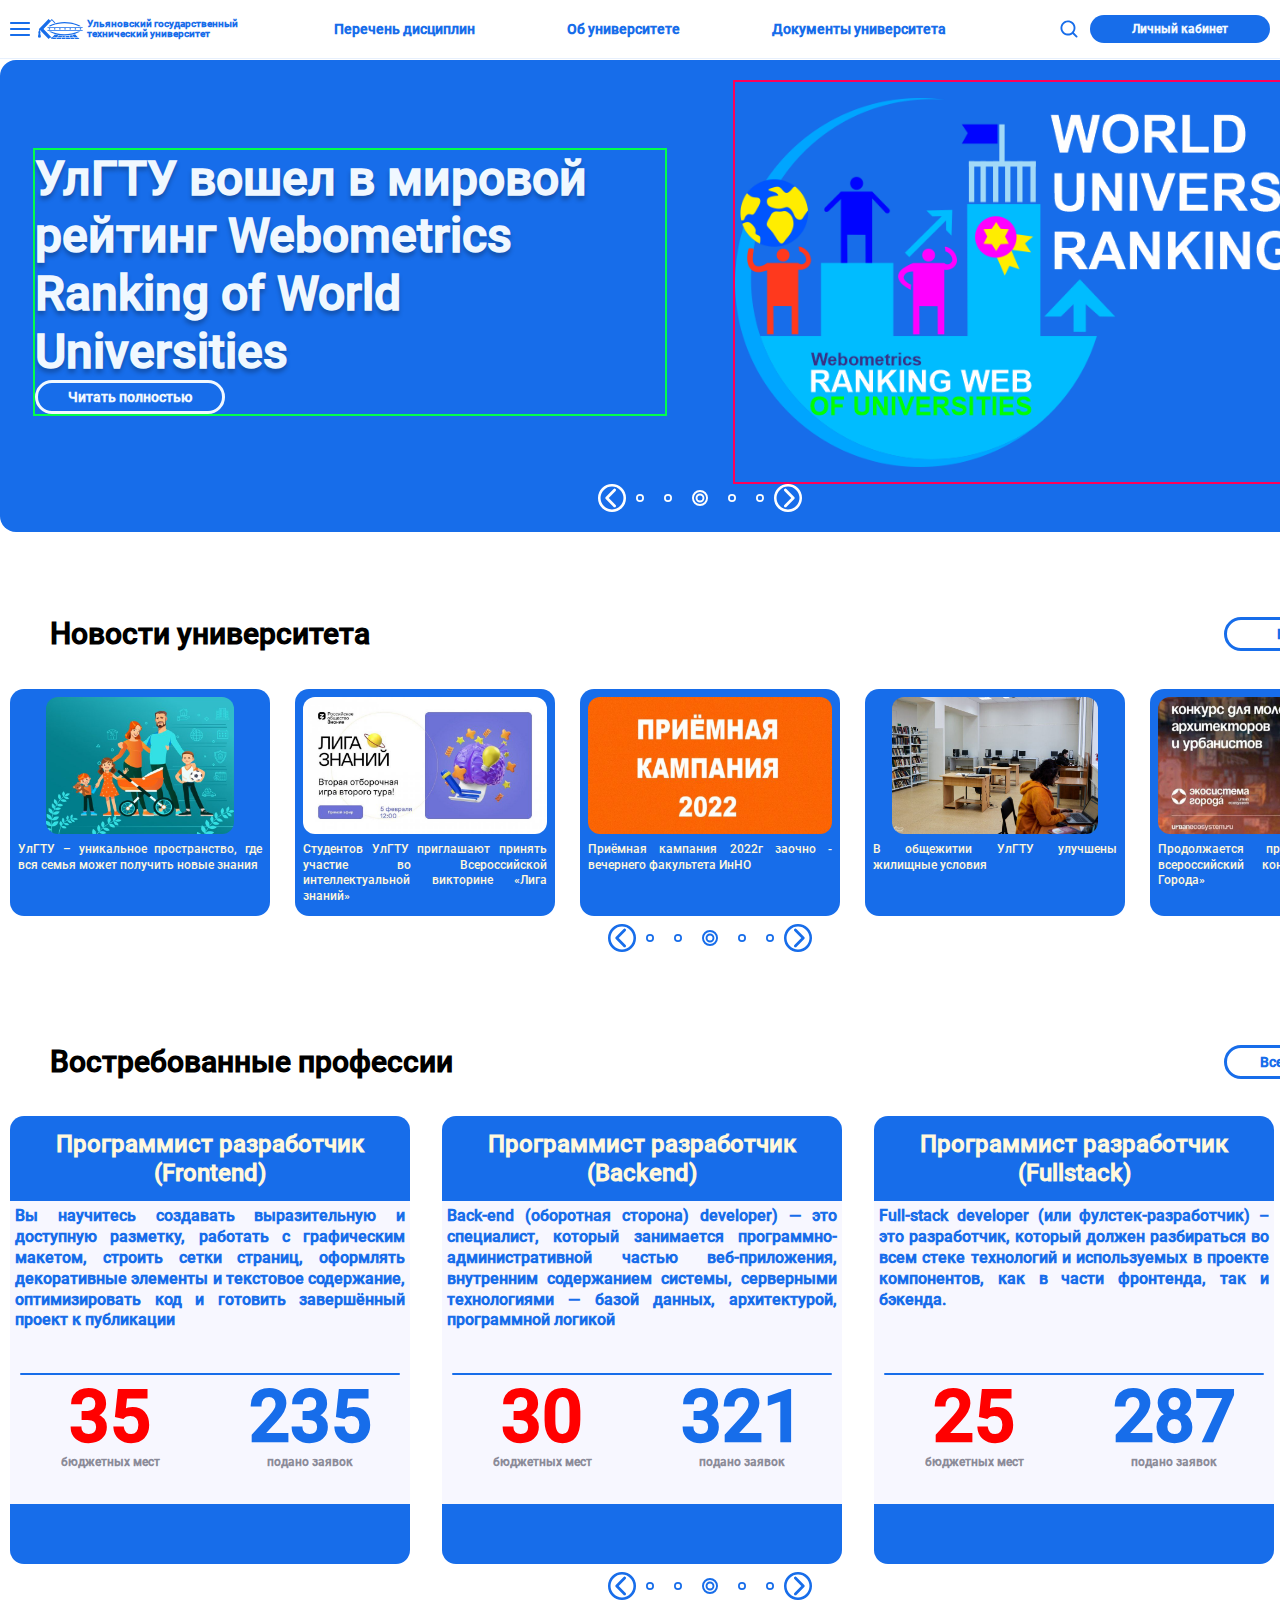
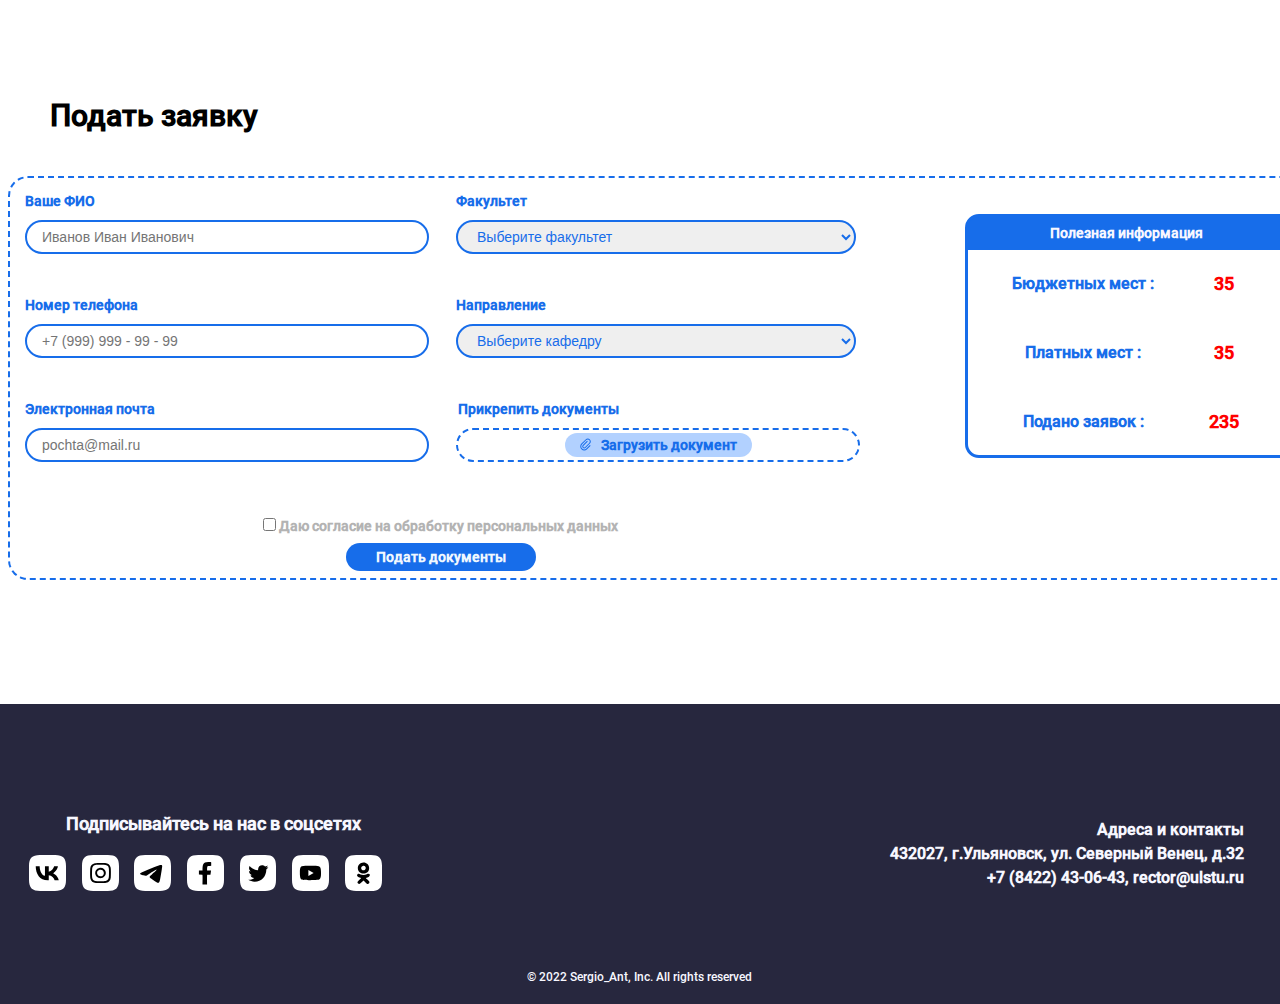
==== commit a63414b6: "animation_big_news" ====
--- a/index.html
+++ b/index.html
@@ -50,7 +50,7 @@
             <a href="" class="main-nav-center"><div class="animation_move_down">Документы университета</div></a>
         </div>
 
-<!--  ==================================  REFACTORING  ==================================   -->
+
 <!--  ------------------------- Кнопка ПОИСК + ЛИЧНЫЙ КАИБИНЕТ  -------------------------  -->    
 
         <div class="header_container_right">
@@ -64,9 +64,9 @@
                 
                 <li class="main-nav-right-button">
                     <div class="animation_main_button">
-                        <div class="buttom_main">
-                            <a href="#" class="">Личный кабинет</a>
-                        </div>
+                        <a href="#">
+                            <div class="button_hover">Личный кабинет</div>
+                        </a>
                     </div>
                 </li>
             </ul>
@@ -83,53 +83,51 @@
 
 <!--  ------------------------- ПУСТОЕ МЕНЮ -------------------------  -->  
 
-
 <section class="empty_heder">
     <div class="empty_heder_container"></div>
 </section>
 
 <!--  ------------------------- ГЛАВНЫЕ НОВОСТИ -------------------------  -->  
 
-<section class="main_news">
-    <div class="main_news_container">
-        <div class="main_news_container_top">
-<div class="main_news_container_left">
-    <div class="main_news_text"><b>УлГТУ</b> вошел в мировой рейтинг <b>Webometrics Ranking of World Universities</b></div>
-    <div class="buttom_main_news"><a href="#" class="buttom_text_main_news">Читать полностью</a></div>
-</div>
-
-<!-- <div class="news_line"></div> -->
-
-<div class="main_news_container_right">
-    <!-- <div class="main_news_circle"></div> -->
-    <!-- <div class="main_news_circle2"></div> -->
-    <!-- <div class="main_news_img1"><img src="resources/images/light-blue.png" alt=""></div> -->
-    <div class="main_news_img"><img src="resources/images/ranking.png" alt=""></div>
-</div>
-        </div>
-
-
-         <div class="main_news_container_bottom">
-
-    <div class="slider_menu">
-
-        <button class="slider_lr">
-<a href="#"><img src="resources/left_white.svg" alt="button_left" class="button_lr"></a>
-        </button>
-
-        <a href="#" class="slider_dot"><img src="resources/dot_white.svg" alt="button_dot"  class="button_dot"></a>
-        <a href="#" class="slider_dot"><img src="resources/dot_white.svg" alt="button_dot" class="button_dot"></a>
-        <a href="#" class="slider_dot"><img src="resources/dot_white_select.svg" alt="button_dot_select" class="button_dot_select"></a>
-        <a href="#" class="slider_dot"><img src="resources/dot_white.svg" alt="button_dot" class="button_dot"></a>
-        <a href="#" class="slider_dot"><img src="resources/dot_white.svg" alt="button_dot" class="button_dot"></a>
-
-        <button class="slider_lr">
-<a href="#"><img src="resources/right_white.svg" alt="button_right" class="button_lr"></a>
-        </button>
-
-    </div>
-</div>
-        </div>
+<!--  ==================================  REFACTORING  ==================================   -->
+
+
+<section class="big_news_container">
+
+ 
+        <div class="big_news_container_left">
+
+            <div class="big_news_text"><b>УлГТУ</b> вошел в мировой рейтинг <b>Webometrics Ranking of World Universities</b></div>
+            <div class="buttom_big_news"><a href="#" class="buttom_text_big_news">Читать полностью</a></div>
+
+        </div>
+
+        <div class="big_news_container_right">
+
+            <div class="big_news_img"></div>
+            
+        </div>
+
+
+        <div class="slider_menu">
+
+            <button class="slider_lr">
+                <a href="#"><img src="resources/left_white.svg" alt="button_left" class="button_lr"></a>
+            </button>
+
+            <a href="#" class="slider_dot"><img src="resources/dot_white.svg" alt="button_dot"  class="button_dot"></a>
+            <a href="#" class="slider_dot"><img src="resources/dot_white.svg" alt="button_dot" class="button_dot"></a>
+            <a href="#" class="slider_dot"><img src="resources/dot_white_select.svg" alt="button_dot_select" class="button_dot_select"></a>
+            <a href="#" class="slider_dot"><img src="resources/dot_white.svg" alt="button_dot" class="button_dot"></a>
+            <a href="#" class="slider_dot"><img src="resources/dot_white.svg" alt="button_dot" class="button_dot"></a>
+
+            <button class="slider_lr">
+                <a href="#"><img src="resources/right_white.svg" alt="button_right" class="button_lr"></a>
+            </button>
+
+        </div>
+
+
 </section>
 
 
--- a/css/style.css
+++ b/css/style.css
@@ -44,8 +44,8 @@
 }
 
 /* ----- HEADER ------ */
-
-header {
+header 
+{
   height: 58px;
   position: fixed;
   left:0;
@@ -60,15 +60,19 @@
   justify-content: center;
 
   background:rgba(255, 255, 255, 1);
-  }
-
-  /* ----- HEADER_CONTAINER ----- */
+}
+
+/* ----- HEADER_CONTAINER ----- */
+header {
+border-bottom: solid 1px rgba(23, 109, 234, 0.1);
+
+}
 
 .header_container {
   width: 1400px;
   height: 28px;
-
-  margin: 0 auto ;
+  margin-left: 10px;
+  margin-right: 10px;
 
   display: flex;
   align-items: center;
@@ -79,19 +83,15 @@
 }
 
 /* -----HEADER_CONTAINER_LEFT------ */
-
 .header_container_left {
   width: 20%;
 
   display: flex;
   align-items: center;
   justify-content: left;
-
-  /* padding-left: 10px; */
 }
 
 /* -----HEADER_CONTAINER_CENTER------ */
-
 .header_container_center {
   width: 60%;
   height: 150%;
@@ -102,26 +102,23 @@
 }
 
 /* -----HEADER_CONTAINER_RIGHT----- */
-
 .header_container_right {
   width: 20%;
 
   display: flex;
   align-items: center;
   justify-content: right;
-  
+
 }
 
 /* -----FROM - HEADER_CONTAINER_LEFT------ */
 
 /* ----- LOGO - BURGER ------ */
-
 .burger {
   margin-right: 4px;
 }
 
 /* ----- LOGO - ULGTU ------ */
-
 .main-nav-left{
   display: flex;
   align-items: center;
@@ -144,58 +141,36 @@
 /* -----FROM - HEADER_CONTAINER_CENTER ------ */
 /* Смотреть в анимации */
 
-/*
----------------------------------------------------  REFACTORING  ---------------------------------------------------
-
-border-bottom: solid 2px rgb(180, 74, 255);
-
-border: solid 2px rgb(255, 123, 123);
-border: solid 2px rgb(119, 255, 74);
-border: solid 2px rgb(180, 74, 255);
-
-*/
-
 /* -----FROM - HEADER_CONTAINER_RIGHT ------ */
-
-
 .main-nav-right {
   display: flex;
   align-items: center;
 }
 
-  
 /* ----- LOGO - SEARCH ------ */
-
 .main-nav-right-logo-search {
 height: 100%;
   margin-right: 12px;
 }
 
 .main-nav-right-img {
-  height: 20px;
-}
-
-.main-nav-right-button {
-  line-height: 100%;
-}
-
-.buttom_main {
+  height: 18px;
+}
+
+/* ----- BUTTON ------ */
+.button_hover {
   width: 180px;
   height: 28px;
 
   display: flex;
   align-items: center;
   justify-content: center;
-  text-align: center;
-  font-weight: 700;
-  font-size: 14px;
-
-  background: rgba(23, 109, 234, 1);
+
+  font-size: 12px;
   color:aliceblue;
-  border-radius: 99px;
-  border: solid 2px rgba(23, 109, 234, 1);;
-}
-
+
+  transition: 0.5s ease;
+}
 
 /* -----            MAIN           ------ */
 /* ------- EMPTY_ HEADER -----------*/
@@ -213,90 +188,94 @@
 justify-content: center;
 }
 
-/* -----BIG_NEWS------ */
-
-.main_news {
-  width: 1420px;
-  height: 420px;
+/*
+---------------------------------------------------  REFACTORING  ---------------------------------------------------
+
+border-bottom: solid 2px rgb(180, 74, 255);
+
+border: solid 2px rgb(255, 123, 123);
+border: solid 2px rgb(119, 255, 74);
+border: solid 2px rgb(180, 74, 255);
+
+*/
+
+
+/* ----- BIG_NEWS------ */
+
+/* ------- BIG_NEWS_CONTAINER -----------*/
+.big_news_container {
+  width: 1400px;
+
+  display: flex;
+  align-items: center;
+  justify-content: space-around;
+
+  flex-wrap: wrap;
 
   margin: 0px auto  48px auto;
-
-  display: flex;
-  align-items: center;
-  justify-content: center;
+  padding: 20px 0;
+
+  background: rgba(23, 109, 234, 1);
+  border-radius: 16px;
 
   overflow: hidden;
 }
 
-.main_news_container {
-  width: 100%;
-  height: 100%;
-
-  background: rgba(23, 109, 234, 1);
-  color: aliceblue;
-
-  margin: 0px 10px 0px 10px;
-  border-radius: 16px;
-
-  display: flex;
-  align-items: center;
-  justify-content:space-evenly;
-
-  flex-direction: column;
-}
-
-.main_news_container_top {
+/* ------- BIG_NEWS_CONTAINER-LEFT -----------*/
+.big_news_container_left {
+  width: 45%;
+  display: flex;
+  align-items:center;
+  justify-content: center;
+
+flex-direction: column;
+
+  border: solid 2px rgb(2, 255, 74);
+}
+
+/* ------- BIG_NEWS_CONTAINER-RIGHT -----------*/
+.big_news_container_right  {
+  width: 45%;
+  
+  display: flex;
+  align-items: center;
+  justify-content: center;
+  
+  border: solid 2px rgb(255, 0, 89); 
+}
+
+/* -------FROM -  BIG_NEWS_CONTAINER-RIGHT  (ANIMATION)-----------*/
+.big_news_img {
+  width: 100%;
   height: 400px;
-  display: flex;
-  align-items: center;
-  justify-content:space-evenly;
-
-  flex-direction: row;
-}
-
-.main_news_container_bottom {
-  width: 20%;
-  height: 28px;
-  display: flex;
-  align-items: center;
-  justify-content:center;
-
-  margin: 0 0 8px 0;
-}
-
-.main_news_container_left {
-  width: 45%;
-  display: flex;
-  align-items: center;
-  justify-content: center;
-
-  flex-direction: column;
-}
-
-.main_news_container_right  {
-  width: 45%;
-  display: flex;
-  align-items: center;
-  justify-content: center;
-
-  flex-direction: column;
-}
-
-.main_news_text {
+  background: center / contain no-repeat url(../resources/images/ranking.png);
+
+  animation: img_anim 1s ease infinite;
+}
+
+@keyframes img_anim {
+  0% { background: center / contain no-repeat url(../resources/images/ranking.png); }
+  25% { background: center / contain no-repeat url(../resources/images/ranking2.png);}
+  50% { background: center / contain no-repeat url(../resources/images/ranking3.png);}
+  75% { background: center / contain no-repeat url(../resources/images/ranking2.png);}
+  100% {background: center / contain no-repeat url(../resources/images/ranking.png);}
+}
+
+.big_news_text {
   font-size: 48px;
   line-height: 120%;
   color: aliceblue;
 
   align-content: center;
 
-  margin-bottom: 60px;
+
 
   /* background: rgb(65, 243, 41); */
 
   text-shadow: 0px 4px 4px rgba(0, 0, 0, 0.25);
 }
 
-.buttom_main_news {
+.buttom_big_news {
   /* width: 30%; */
   height: 28px;
   display: flex;
@@ -316,14 +295,14 @@
 
 }
 
-.buttom_text_main_news {
+.buttom_text_big_news {
   font-weight: 700;
   font-size: 14px;
   margin: 0 30px;
   color: aliceblue;
 }
 
-.main_news_img {
+.main_big_img {
   position: absolute;
   z-index: 2;
 
@@ -1229,7 +1208,7 @@
   0% {transform: scale(1.0); }
   50% {transform: scale(1.3); }
   100% {transform: scale(1.0); }
-} 
+}
 
 /* -------        MOVE_ROTATE        ------- */
 
@@ -1266,7 +1245,7 @@
 .animation_move_down:hover {
   padding: 10px;
   font-size: 16px;
-  
+
   transform: translate(0, 12px);
 }
 
@@ -1278,29 +1257,38 @@
 
 
 /* -------        MAIN_BUTTON      ------- */
+
 .animation_main_button {
   display: flex;
+  border-radius: 99px;
+  /* border: solid 3px aliceblue;
+  border-inline: -3px; */
+  background: rgba(23, 109, 234, 1);
 
   animation: color_fon 2s linear infinite;
-}
-
-.animation_main_button:before {
-  width: 150%;
-  height: 150%;
-  position: absolute;
-
-  animation: color_fon 2s linear infinite;
+
+}
+
+.button_hover:hover {
+  display: flex;
+  transform: scale(1.1);
 }
 
 @keyframes color_fon {
   from {
-    border: solid 2px rgb(255, 255, 255);
+     box-shadow: 0px 0px 5px rgba(23, 109, 234, 1);
+    /* border: solid 3px aliceblue;
+    border-inline: -3px; */
   }
-  50% {
-    border: solid 2px blue;
-  }
+50% {
+   box-shadow: 0px 0px 5px aliceblue
+  /* border: solid 3px rgba(23, 109, 234, 1);
+  border-inline: -3px; */
+}
   to {
-    border: solid 2px yellow;
+     box-shadow: 0px 0px 5px rgba(23, 109, 234, 1);
+    /* border: solid 3px aliceblue;
+    border-inline: -3px; */
   }
 }
 
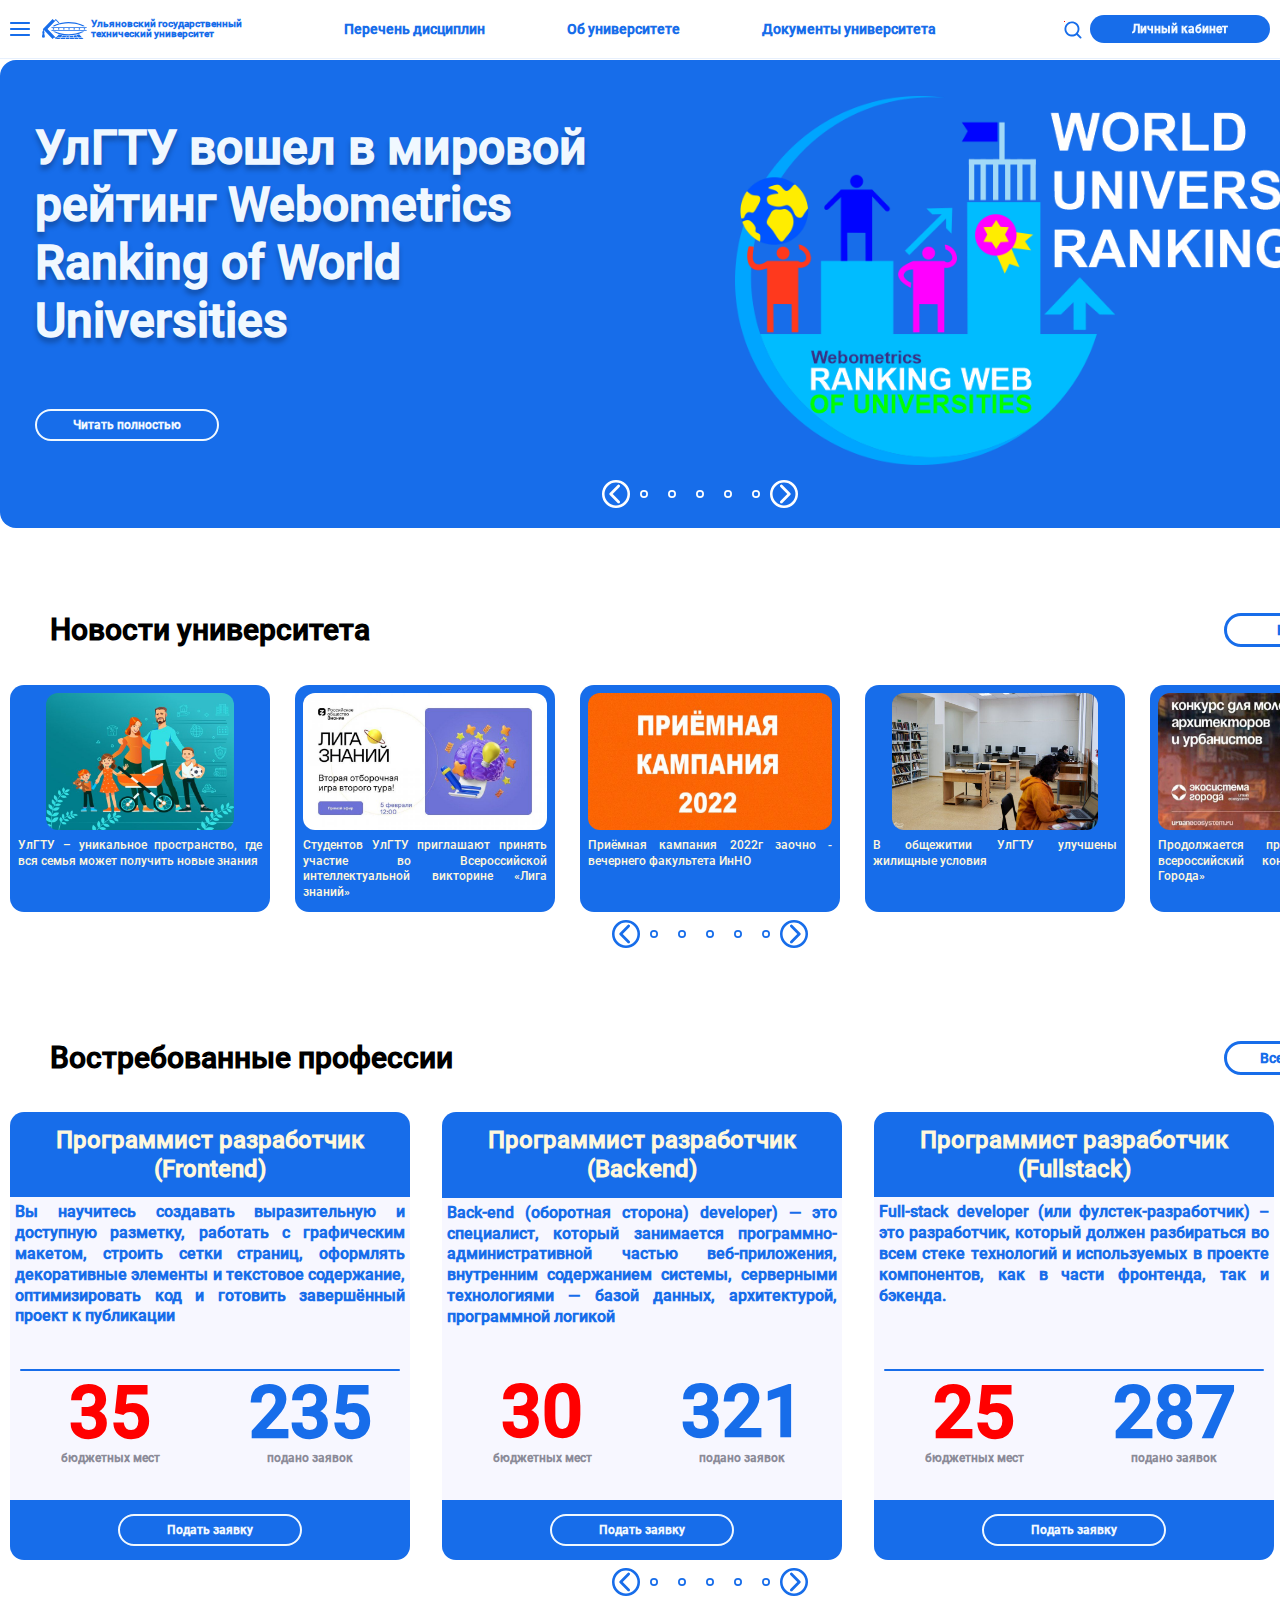
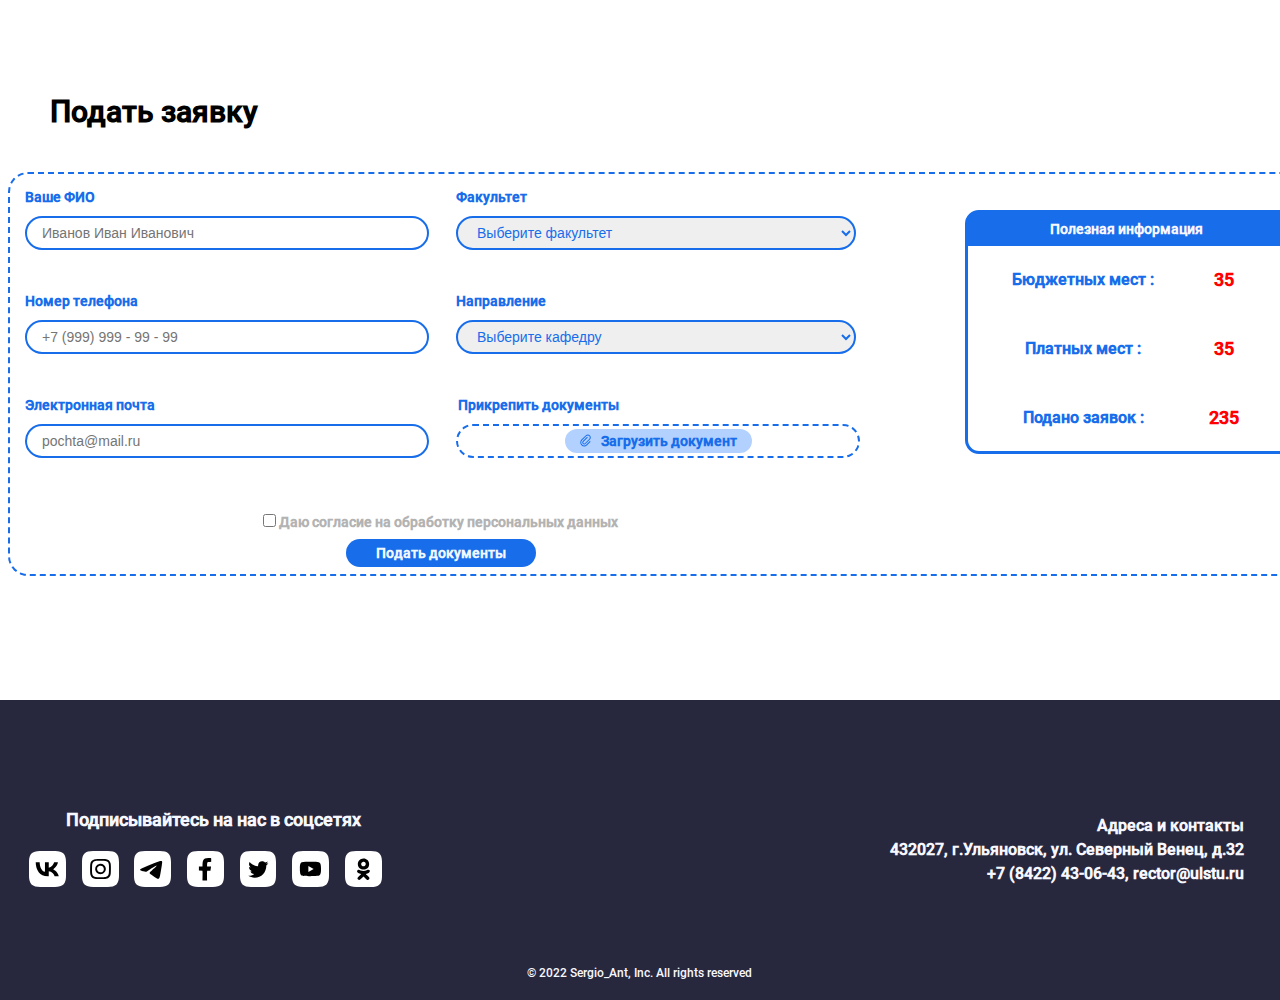
==== commit d0e90fac: "2 css" ====
--- a/index.html
+++ b/index.html
@@ -7,8 +7,8 @@
 
     <title>Главная страница УлГТУ</title>
 
-    <link href="css/style_slider" rel="stylesheet" type="text/css">
-    <link href="css/style.css" rel="stylesheet" type="text/css">
+    <link rel="stylesheet" media="screen and (max-width: 1980px)" href="css/big_style.css" />
+    <link rel="stylesheet" media="screen and (max-width: 1440px)" href="css/small_style.css" />
 
 </head>
 
@@ -24,11 +24,24 @@
 
 <!--  ------------------------- БУРГЕР-МЕНЮ -------------------------  -->  
 
-            <div class="burger">
-                <a href="" class="animation_rotate">
-                    <img src="resources/logo/Burger.svg" alt="burger_menu">
-                </a>
-            </div>
+
+            <ul class="topmenu">
+                <li>  
+                        <div href=""class="animation_rotate">
+                          <a href=""><img src="resources/logo/Burger.svg" alt="burger_menu"></a> 
+                        </div>
+     
+                <ul class="submenu">
+                    <li><a href="">Школьнику</a></li>
+                    <li><a href="">Поступающему</a></li>
+                    <li><a href="">Аспиранту</a></li>
+                    <li><a href="">Выпускнику</a></li>
+                    <li><a href="">Сотруднику</a></li>
+                    <li><a href="">Партнеру</a></li>
+                </ul>
+              </li>
+            </ul>
+
 
 <!--  ------------------------- ЛОГОТИП УНИВЕРСИТЕТА + НАЗВАНИЕ -------------------------  -->         
             <div>
@@ -57,15 +70,35 @@
                 
             <ul class="main-nav-right">
                 <li class="main-nav-right-logo-search">
-                    <div class="animation_scale_infinity">
+                    
+                    <div class="top_x">
+                        <ul class="topmenu2">
+                            <li>  
+                                    <div href=""class="animation_scale_infinity">
+                                        <a href="">
+                                            <img src="resources/logo/Search_logo.svg" alt="button_search" class="main-nav-right-img">
+                                        </a> 
+                                    </div>
+                
+                            <ul class="submenu2">
+                                <li> <div > <input type="text" class="input_x"></div></li>
+                                
+                            </ul>
+                        </li>
+                        </ul>
+                    </div>
+                    <!-- <div class="animation_scale_infinity">
                         <img src="resources/logo/Search_logo.svg" alt="button_search" class="main-nav-right-img">
-                    </div>
+                    </div> -->
+
                 </li>
                 
                 <li class="main-nav-right-button">
                     <div class="animation_main_button">
                         <a href="#">
-                            <div class="button_hover">Личный кабинет</div>
+                            <div class="button_hover">
+                                <p>Личный кабинет</p>
+                            </div>
                         </a>
                     </div>
                 </li>
@@ -82,33 +115,33 @@
 <main>
 
 <!--  ------------------------- ПУСТОЕ МЕНЮ -------------------------  -->  
-
 <section class="empty_heder">
     <div class="empty_heder_container"></div>
 </section>
 
 <!--  ------------------------- ГЛАВНЫЕ НОВОСТИ -------------------------  -->  
-
-<!--  ==================================  REFACTORING  ==================================   -->
-
-
 <section class="big_news_container">
 
- 
-        <div class="big_news_container_left">
-
-            <div class="big_news_text"><b>УлГТУ</b> вошел в мировой рейтинг <b>Webometrics Ranking of World Universities</b></div>
-            <div class="buttom_big_news"><a href="#" class="buttom_text_big_news">Читать полностью</a></div>
-
-        </div>
-
+ <!--  ------------------------- ЛЕВАЯ ЧАСТЬ ГЛАВОЙ НОВОСТИ  -------------------------  -->   
+    <div class="big_news_container_left">
+
+        <div class="big_news_text">
+            <b>УлГТУ</b> вошел в мировой рейтинг <b>Webometrics Ranking of World Universities</b>
+        </div>
+
+        <a href="#">
+            <div class="button_big_news_hover">
+                <p>Читать полностью</p>
+            </div>
+        </a>
+    </div>
+
+<!--  ------------------------- ПРАВАЯ ЧАСТЬ ГЛАВОЙ НОВОСТИ  -------------------------  -->   
         <div class="big_news_container_right">
-
-            <div class="big_news_img"></div>
-            
-        </div>
-
-
+            <div class="big_news_img"></div>         
+        </div>
+
+<!--  ------------------------- СТРЕЛКИ - НАВИГАЦИЯ  -------------------------  -->  
         <div class="slider_menu">
 
             <button class="slider_lr">
@@ -117,7 +150,7 @@
 
             <a href="#" class="slider_dot"><img src="resources/dot_white.svg" alt="button_dot"  class="button_dot"></a>
             <a href="#" class="slider_dot"><img src="resources/dot_white.svg" alt="button_dot" class="button_dot"></a>
-            <a href="#" class="slider_dot"><img src="resources/dot_white_select.svg" alt="button_dot_select" class="button_dot_select"></a>
+            <a href="#" class="slider_dot"><img src="resources/dot_white.svg" alt="button_dot" class="button_dot"></a>
             <a href="#" class="slider_dot"><img src="resources/dot_white.svg" alt="button_dot" class="button_dot"></a>
             <a href="#" class="slider_dot"><img src="resources/dot_white.svg" alt="button_dot" class="button_dot"></a>
 
@@ -127,11 +160,9 @@
 
         </div>
 
-
 </section>
 
-
-<!--  ГЛАВНЫЕ НОВОСТИ   -->
+<!--  ------------------------- ЛЕНТА НОВОСТЕЙ  -------------------------  -->  
 <section class="other_news">
     <div class="other_news_container">
 
@@ -218,7 +249,7 @@
 
     <a href="#" class="slider_dot"><img src="resources/dot_blue.svg" alt="button_dot"  class="button_dot"></a>
     <a href="#" class="slider_dot"><img src="resources/dot_blue.svg" alt="button_dot" class="button_dot"></a>
-    <a href="#" class="slider_dot"><img src="resources/dot_blue_select.svg" alt="button_dot_select" class="button_dot_select"></a>
+    <a href="#" class="slider_dot"><img src="resources/dot_blue.svg" alt="button_dot" class="button_dot"></a>
     <a href="#" class="slider_dot"><img src="resources/dot_blue.svg" alt="button_dot" class="button_dot"></a>
     <a href="#" class="slider_dot"><img src="resources/dot_blue.svg" alt="button_dot" class="button_dot"></a>
 
@@ -276,7 +307,7 @@
         </div>
 
         <div class="vocation_container_bottom">
-<div class="btn_voc"><div class="buttom_main_news"><a href="#" class="buttom_text_main_news">Подать заявку</a></div></div>
+            <div class="btn_voc"><div class="button_big_news_hover"><a href="#" class="buttom_text_main_news">Подать заявку</a></div></div>
         </div>
     </div>
 
@@ -295,9 +326,6 @@
 Back-end (оборотная сторона) developer) — это специалист, который занимается программно-административной частью веб-приложения, внутренним содержанием системы, серверными технологиями — базой данных, архитектурой, программной логикой</div>
         </div>
 
-        <div class="vocation_container_center2">
-
-        </div>
 
 
         <div class="vocation_container_center3">
@@ -317,7 +345,7 @@
         </div>
 
         <div class="vocation_container_bottom">
-<div class="btn_voc"><div class="buttom_main_news"><a href="#" class="buttom_text_main_news">Подать заявку</a></div></div>
+            <div class="btn_voc"><div class="button_big_news_hover"><a href="#" class="buttom_text_main_news">Подать заявку</a></div></div>
         </div>
     </div>
 
@@ -359,7 +387,7 @@
         </div>
 
         <div class="vocation_container_bottom">
-<div class="btn_voc"><div class="buttom_main_news"><a href="#" class="buttom_text_main_news">Подать заявку</a></div></div>
+            <div class="btn_voc"><div class="button_big_news_hover"><a href="#" class="buttom_text_main_news">Подать заявку</a></div></div>
 
         </div>
     </div>
@@ -401,7 +429,7 @@
         </div>
 
         <div class="vocation_container_bottom">
-<div class="btn_voc"><div class="buttom_main_news"><a href="#" class="buttom_text_main_news">Подать заявку</a></div></div>
+            <div class="btn_voc"><div class="button_big_news_hover"><a href="#" class="buttom_text_main_news">Подать заявку</a></div></div>
         </div>
     </div>
 
@@ -418,7 +446,7 @@
 
     <a href="#" class="slider_dot"><img src="resources/dot_blue.svg" alt="button_dot"  class="button_dot"></a>
     <a href="#" class="slider_dot"><img src="resources/dot_blue.svg" alt="button_dot" class="button_dot"></a>
-    <a href="#" class="slider_dot"><img src="resources/dot_blue_select.svg" alt="button_dot_select" class="button_dot_select"></a>
+    <a href="#" class="slider_dot"><img src="resources/dot_blue.svg" alt="button_dot" class="button_dot"></a>
     <a href="#" class="slider_dot"><img src="resources/dot_blue.svg" alt="button_dot" class="button_dot"></a>
     <a href="#" class="slider_dot"><img src="resources/dot_blue.svg" alt="button_dot" class="button_dot"></a>
 
@@ -536,7 +564,7 @@
     <div class="footer_container_left">
         <div class="footer_container_column">
 <div>Подписывайтесь на нас в соцсетях</div> 
-<div>
+<div class="social_web">
     <a href=""><img src="resources/logo/vk.svg" alt=""></a>
     <a href=""><img src="resources/logo/inst.svg" alt=""></a>
     <a href=""><img src="resources/logo/tg.svg" alt=""></a>
--- a/css/big_style.css
+++ b/css/big_style.css
@@ -0,0 +1,1506 @@
+/* Base CSS */
+
+@font-face {
+  font-family: Roboto1; /* Гарнитура шрифта */
+  src: url(../resources/fonts/Roboto-Medium.ttf); /* Путь к файлу со шрифтом */
+ }
+
+*, *::before, *::after, *:focus {
+    padding: 0;
+    margin: 0;
+    border: 0;
+}
+/* a, a:hover, a:visited, a:active { */
+a {
+  color: inherit;
+  text-decoration: none;
+ }
+
+ul, ol, li {
+    list-style: none;
+}
+img {
+    vertical-align: top;
+}
+h1, h2, h3, h4, h5, h6 {
+    font-weight: inherit;
+    font-size: inherit;
+}
+
+/* CSS САЙТ УЛГТУ */
+
+body {
+  list-style: none;
+	font-family: "Segoe UI", "Roboto1";
+  font-style: normal;
+  font-weight: 600;
+	font-size: 14px;
+  line-height: 100%;
+
+
+
+	color: rgba(23, 109, 234, 1);
+  background: rgba(255, 255, 255, 1);
+}
+
+/* ----- HEADER ------ */
+header
+{
+  height: 58px;
+  position: fixed;
+  left:0;
+  right:0;
+
+  z-index: 100;
+
+  margin: 0 auto;
+
+  display: flex;
+  align-items: center;
+  justify-content: center;
+
+  background:rgba(255, 255, 255, 1);
+}
+
+/* ----- HEADER_CONTAINER ----- */
+header {
+border-bottom: solid 1px rgba(23, 109, 234, 0.1);
+
+}
+
+.header_container {
+  width: 1400px;
+  height: 28px;
+  margin-left: 10px;
+  margin-right: 10px;
+
+  display: flex;
+  align-items: center;
+  justify-content: space-between;
+
+  font-weight: 600;
+  font-size: 14px;
+}
+
+/* -----HEADER_CONTAINER_LEFT------ */
+.header_container_left {
+  width: 20%;
+
+  display: flex;
+  align-items: center;
+  justify-content: left;
+}
+
+/* -----HEADER_CONTAINER_CENTER------ */
+.header_container_center {
+  width: 60%;
+  height: 150%;
+  display: flex;
+  align-items: center;
+  justify-content: space-evenly;
+
+}
+
+/* -----HEADER_CONTAINER_RIGHT----- */
+.header_container_right {
+  width: 20%;
+
+  display: flex;
+  align-items: center;
+  justify-content: right;
+
+}
+
+/* -----FROM - HEADER_CONTAINER_LEFT------ */
+
+/* ----- LOGO - BURGER ------ */
+.burger {
+  margin-right: 4px;
+}
+
+/* ----- LOGO - ULGTU ------ */
+.main-nav-left{
+  display: flex;
+  align-items: center;
+
+  font-size: 10px;
+}
+
+.main-nav-left-logo {
+  display: flex;
+  align-items: center;
+  justify-content: center;
+
+  margin: 0 4px;
+}
+
+.main-nav-left-text {
+  line-height: 100%;
+}
+
+/* -----FROM - HEADER_CONTAINER_CENTER ------ */
+/* Смотреть в анимации */
+
+/* -----FROM - HEADER_CONTAINER_RIGHT ------ */
+.main-nav-right {
+  display: flex;
+  align-items: center;
+}
+
+/* ----- LOGO - SEARCH ------ */
+.main-nav-right-logo-search {
+  height: 100%;
+  display: flex;
+  align-items: center;
+  align-content: center;
+
+  position: relative;
+  z-index: 1;
+  right: 25px;
+  top:-8px;
+
+  
+}
+
+.main-nav-right-img {
+  height: 18px;
+ 
+}
+
+.main-nav-right-img:hover {
+  animation: scale2 2s linear infinite;
+  }
+
+  @keyframes scale2 {
+    0% {transform: scale(1.0); }
+    50% {transform: scale(1.3); }
+    100% {transform: scale(1.0); }
+  }
+
+/* ----- BUTTON ------ */
+.button_hover {
+  width: 180px;
+  height: 28px;
+
+  display: flex;
+  align-items: center;
+  justify-content: center;
+
+  font-size: 12px;
+  color:aliceblue;
+
+position: relative;
+z-index: 10;
+  transition: 0.5s ease;
+}
+
+/* -----            MAIN           ------ */
+/* ------- EMPTY_ HEADER -----------*/
+
+.empty_heder {
+  display: flex;
+  align-items: center;
+  justify-content: center;
+}
+
+.empty_heder_container {
+height: 60px;
+display: flex;
+align-items: center;
+justify-content: center;
+}
+
+/*
+---------------------------------------------------  REFACTORING  ---------------------------------------------------
+
+border-bottom: solid 2px rgb(180, 74, 255);
+
+border: solid 2px rgb(255, 123, 123);
+border: solid 2px rgb(119, 255, 74);
+border: solid 2px rgb(180, 74, 255);
+
+*/
+
+
+/* ----- BIG_NEWS------ */
+
+/* ------- BIG_NEWS_CONTAINER -----------*/
+.big_news_container {
+  width: 1400px;
+
+  display: flex;
+  align-items: center;
+  justify-content: space-around;
+
+  flex-wrap: wrap;
+
+  margin: 0px auto  48px auto;
+  padding: 20px 0;
+
+  background: rgba(23, 109, 234, 1);
+  border-radius: 16px;
+
+  overflow: hidden;
+}
+
+/* ------- BIG_NEWS_CONTAINER-LEFT -----------*/
+.big_news_container_left {
+  width: 45%;
+  display: flex;
+  justify-content: flex-start;
+  flex-direction: column;
+  align-items: flex-start;
+}
+
+/* ------- BIG_NEWS_CONTAINER-RIGHT -----------*/
+.big_news_container_right  {
+  width: 45%;
+
+  display: flex;
+  align-items: center;
+  justify-content: center;
+}
+
+/* -------FROM -  BIG_NEWS_CONTAINER-RIGHT  (ANIMATION)-----------*/
+.big_news_img {
+  width: 100%;
+  height: 400px;
+  background: center / contain no-repeat url(../resources/images/ranking.png);
+
+  animation: img_anim 1s ease infinite;
+}
+
+@keyframes img_anim {
+  0% { background: center / contain no-repeat url(../resources/images/ranking.png); }
+  25% { background: center / contain no-repeat url(../resources/images/ranking2.png);}
+  50% { background: center / contain no-repeat url(../resources/images/ranking3.png);}
+  75% { background: center / contain no-repeat url(../resources/images/ranking2.png);}
+  100% {background: center / contain no-repeat url(../resources/images/ranking.png);}
+}
+
+.big_news_text {
+  font-size: 48px;
+  line-height: 120%;
+  color: aliceblue;
+  text-shadow: 0px 5px 5px rgba(0, 0, 0, 0.25);
+
+  margin-bottom: 60px;
+
+}
+
+.button_big_news_hover {
+  width: 180px;
+  height: 28px;
+
+  display: flex;
+  align-items: center;
+  justify-content: center;
+
+  font-size: 12px;
+  color:aliceblue;
+
+  text-align: center;
+
+  border-radius: 99px;
+  border: solid 2px aliceblue;
+
+  transition: 0.5s linear;
+}
+.button_big_news_hover:hover {
+  transform: scale(1.1);
+}
+
+
+.buttom_big_news {
+  /* width: 30%; */
+  height: 28px;
+  display: flex;
+  /* align-items: center; */
+  align-self:flex-start;
+
+  align-items:center;
+  justify-content: center;
+
+  text-align: center;
+
+  border-radius: 99px;
+  /* box-shadow: 0px 4px 4px rgba(0, 0, 0, 0.25); */
+
+  color: aliceblue;
+  border: solid 3px aliceblue;
+
+}
+
+.button_big_news_text {
+  font-weight: 700;
+  font-size: 12px;
+  color: aliceblue;
+}
+
+.main_big_img {
+  position: absolute;
+  z-index: 2;
+
+  display:flex;
+  width: auto;
+  height: 360px;
+}
+
+/* ------ SLIDER ------- */
+
+.slider_menu {
+  display: flex;
+  align-items: center;
+
+  background: none;
+}
+
+.slider_lr {
+  display: flex;
+  align-items: center;
+  justify-content: center;
+
+  background: none;
+}
+
+.slider_dot {
+  display: flex;
+  align-items: center;
+  justify-content: center;
+  margin: 0 10px;
+}
+
+.button_lr {
+  width: 28px;
+
+  transition: 1s ease;
+}
+
+.button_lr:hover {
+  transform: scale(1.2);
+}
+
+.button_dot {
+  width: 8px;
+  transition: 0.5s ease;
+}
+
+.button_dot:hover {
+  transform: scale(1.5);
+  border-radius: 99px;
+  background: rgb(255, 255, 255);
+}
+
+.button_dot_select {
+  width: 16px;
+}
+
+/* ---- OTHER_NEWS ------*/
+
+.other_news {
+  width: 1420px;
+  height: 380px;
+
+  margin: 0px auto  48px auto;
+
+  display: flex;
+  align-items: center;
+  justify-content: center;
+
+  /* overflow: hidden; */
+}
+
+.other_news_container {
+  width: 100%;
+  height: 100%;
+
+  /* background: rgb(175, 204, 247); */
+
+
+  margin: 0 10px;
+  border-radius: 16px;
+
+  display: flex;
+  align-items: center;
+  justify-content:space-evenly;
+
+  flex-direction: column;
+}
+
+.other_news_container_top {
+  width: 100%;
+  height: 120px;
+  display: flex;
+  align-items: center;
+  justify-content:space-between;
+
+  flex-direction: row;
+
+  color: rgb(0, 0, 0);
+  font-size: 30px;
+  font-weight: bold;
+}
+
+.other_news_container_center {
+  width: 100%;
+  height: 250px;
+  display: flex;
+  align-items: center;
+  justify-content:space-between;
+
+  flex-direction: row;
+}
+
+.other_news_container_bottom {
+
+  height: 28px;
+  display: flex;
+  align-items: center;
+  justify-content:center;
+
+  margin: 8px 0;
+}
+
+.title {
+  display: flex;
+  align-items: center;
+  justify-content:center;
+  margin: 0 40px ;
+}
+
+/* КНОПКА ВСЕ НОВОСТИ/НАПРАВЛЕНИЯ */
+
+.buttom_other_news {
+  width: 180px;
+  height: 28px;
+  display: flex;
+
+  align-items:center;
+  justify-content: center;
+
+  text-align: center;
+
+  border-radius: 99px;
+
+  color: rgba(23, 109, 234, 1);
+  border: solid 3px rgba(23, 109, 234, 1);
+
+}
+
+.buttom_text_other_news {
+  font-weight: 700;
+  font-size: 14px;
+  margin: 0 30px;
+  color: rgba(23, 109, 234, 1);
+}
+
+
+.mini_news {
+  width: 260px;
+  height: 100%;
+  background: rgba(23, 109, 234, 1);
+
+  border-radius: 14px;
+
+  color: cornsilk;
+
+  transition: 1s ease;
+}
+
+.mini_news:hover {
+  box-shadow: 0 0 10px 5px rgba(23, 109, 234, 1);
+  transform: scale(1.1);
+}
+
+.mini_news_container {
+  width: 100%;
+  height: 100%;
+  display: flex;
+  align-items: center;
+  justify-content:space-between;
+
+  flex-direction: column;
+
+  overflow: hidden;
+}
+
+.mini_news_container_top {
+  height: 65%;
+  margin: 8px;
+  border-radius: 12px;
+
+  display: flex;
+  align-content: center;
+  justify-content: center;
+
+  overflow: hidden;
+  background: cornsilk;
+}
+
+.mini_news_container_bottom {
+  height: 35%;
+
+  display: flex;
+  align-content: center;
+  justify-content:center;
+}
+
+.img_mini_news {
+width: 100%;
+}
+
+/* ТЕКСТ МИНИ НОВОСТИ */
+
+.mini_news_text {
+  width: 100%;
+  height: 100%;
+
+  padding: 0 8px;
+
+  font-size: 12px;
+  font-weight: 400;
+  line-height: 130%;
+
+  text-align: justify;
+}
+
+/* ---------Востребованные вакансии---------------*/
+
+.vocations {
+  width: 1420px;
+  height: 600px;
+
+  margin: 0px auto  48px auto;
+
+  /* background: rgb(191, 194, 197); */
+/* border: solid 2px rosybrown; */
+  display: flex;
+  align-items: center;
+  justify-content: center;
+
+  overflow: hidden;
+}
+
+.vocations_container {
+  width: 100%;
+  height: 100%;
+
+  /* background: rgb(175, 204, 247); */
+
+
+  margin: 0 10px;
+  border-radius: 16px;
+
+  display: flex;
+  align-items: center;
+  justify-content:left;
+
+  overflow: hidden;
+
+  flex-direction: column;
+}
+
+.vocations_container_top {
+  width: 100%;
+  height: 120px;
+  display: flex;
+  align-items: center;
+  justify-content:space-between;
+
+  flex-direction: row;
+
+  color: rgb(0, 0, 0);
+  font-size: 30px;
+  font-weight: bold;
+}
+
+.vocations_container_center {
+  width: 2000px;
+  height: 500px;
+
+  display: flex;
+  align-self: stretch;
+  justify-content: start;
+
+  flex-direction: row;
+}
+
+.vocations_container_bottom {
+  height: 28px;
+  display: flex;
+  align-items: center;
+  justify-content:center;
+
+  margin: 8px 0;
+}
+
+.vocation {
+  width: 400px;
+  height: 100%;
+  background: none;
+
+  border-radius: 14px;
+
+  margin-right: 32px;
+
+  overflow: hidden;
+
+  background: #f7f7ff;
+
+  transition: 1s ease;
+}
+
+.vocation:hover {
+  position:relative;
+  left:0px;
+
+  box-shadow: 0 0 10px 5px rgba(23, 109, 234, 1);
+  transform: scale(1.1);
+}
+
+
+
+
+.vocation_container {
+  width: 100%;
+  height: 100%;
+  display: flex;
+  align-items: center;
+  justify-content:space-between;
+
+  flex-direction: column;
+}
+
+.vocation_container_top {
+  width: 100%;
+  height: 20%;
+
+  display: flex;
+  align-content: center;
+  justify-content: center;
+
+  text-align: center;
+  color: cornsilk;
+
+  background: rgba(23, 109, 234, 1);
+}
+
+.vocation_container_center1 {
+  width: 100%;
+  height: 40%;
+
+  display: flex;
+  align-content: center;
+  text-align: justify;
+}
+
+.vocation_container_center2 {
+  width: 95%;
+  height: 2px;
+  border-radius: 10px;
+  display: flex;
+  align-content: center;
+  justify-content: center;
+
+  background: rgba(23, 109, 234, 1);
+}
+
+.vocation_container_center3 {
+  width: 100%;
+  height: 30%;
+
+  display: flex;
+  align-content: center;
+  justify-content: center;
+}
+
+.vocation_container_bottom {
+  width: 100%;
+  height: 14%;
+
+  display: flex;
+  align-content: center;
+  justify-content:center;
+
+  background: rgba(23, 109, 234, 1);
+}
+
+.vocation_container_top_text {
+  display: flex;
+  align-self: center;
+
+  font-size: 24px;
+  font-weight: 600;
+  line-height: 120%;
+}
+
+.vocation_container_center1_text {
+  display: flex;
+  align-content: center;
+  color: rgba(23, 109, 234, 1);
+  font-size: 16px;
+  font-weight: 600;
+  line-height: 130%;
+  padding: 5px;
+
+  overflow: hidden;
+}
+
+.btn_voc {
+  display: flex;
+  align-self: center;
+  justify-content:center;
+
+}
+
+.center_row {
+  width: 100%;
+  height: 100%;
+
+  display: flex;
+  align-items: center;
+  flex-direction: row;
+  justify-content:space-evenly;
+
+  overflow: hidden;
+
+}
+
+.center_column {
+  width: 100%;
+  height: 100%;
+
+  display: flex;
+  align-items: center;
+  justify-content:center;
+
+  flex-direction: column;
+
+}
+
+.big_text_red {
+  height: 35%;
+  font-size: 72px;
+  font-weight: 700;
+
+  margin-bottom: 10px 0 10px  0;
+  color: red;
+}
+
+.big_text_blue {
+  height: 35%;
+  font-size: 72px;
+  font-weight: 700;
+
+}
+.small_text {
+  font-size: 12px;
+  font-weight: 600;
+
+  color: rgba(18, 17, 39, 0.48);
+
+  font-weight: 700;
+}
+
+/* ----------- ПОДАТЬ ЗАЯВКУ --------------*/
+
+.requests {
+  width: 1420px;
+  height: 600px;
+
+  margin: 0px auto  48px auto;
+
+  display: flex;
+  align-items: center;
+  justify-content: center;
+
+
+}
+
+.requests_container {
+  width: 100%;
+  height: 100%;
+
+  margin: 0 10px;
+  border-radius: 16px;
+
+  display: flex;
+  align-items: center;
+  justify-content:left;
+
+
+
+  flex-direction: column;
+
+}
+
+.requests_container_top {
+  width: 100%;
+  height: 120px;
+  display: flex;
+  align-items: center;
+  justify-content:space-between;
+
+  flex-direction: row;
+
+  font-size: 30px;
+  font-weight: bold;
+  color: rgb(0, 0, 0);
+
+}
+
+.requests_container_center {
+  width: 100%;
+  height: 400px;
+
+  border: dashed 2px rgba(23, 109, 234, 1);
+border-radius: 20px;
+  overflow: hidden;
+}
+
+.requests_container_bottom {
+  height: 28px;
+  display: flex;
+  align-items: center;
+  justify-content:center;
+
+  margin: 8px 0;
+
+  background: rgba(23, 109, 234, 1);
+}
+
+.request {
+  width: 100%;
+  height: 30%;
+
+  display: flex;
+  align-content: center;
+  text-align: justify;
+}
+
+.request_container {
+  height: 100%;
+  display: flex;
+  align-content: center;
+
+  flex-direction: row;
+}
+
+.request_container_left {
+  width: 60%;
+  margin-left: 15px;
+  margin-top: 10px;
+  display: flex;
+  align-content: center;
+  justify-content:space-around;
+  flex-direction: column;
+
+}
+
+.request_container_right {
+  width: 40%;
+  height: 80%;
+  display: flex;
+  align-items: center;
+  justify-content: space-between;
+
+  flex-direction: column;
+
+  /* border: dashed 2px rgba(23, 109, 234, 1); */
+
+}
+
+.request_container_top {
+  height: 80%;
+
+  display: flex;
+	flex-wrap: wrap;
+	flex-direction: row;
+	justify-content: space-between;
+
+}
+
+.request_container_top > div {
+	width: 400px;
+	height: 60px;
+	/* border: 1px solid #696989; */
+
+  display: flex;
+  align-items: center;
+  justify-content: space-between;
+}
+
+
+.requests_container_bottom {
+  width: 100%;
+
+  display: flex;
+  align-items: center;
+  justify-content: center;
+
+  border: solid 1px rgba(23, 109, 234, 1);
+}
+/*
+.requests_container_center{
+  display: flex;
+
+  border: solid 2px red;
+} */
+
+.request_input_col {
+  width: 100%;
+  display: flex;
+  align-items: center;
+  flex-wrap: wrap;
+  flex-direction: column;
+
+}
+
+
+.request_input_col > p {
+  height: auto;
+  width: 100%;
+  font-weight: 700;
+}
+
+.input_text {
+  width: 400px;
+  height: 30px;
+  border-radius: 20px;
+
+  font-size: 14px;
+  font-weight: 400;
+
+
+  text-indent: 15px;
+
+  border: solid 2px rgba(23, 109, 234, 1);
+}
+
+.send_file {
+  width: 400px;
+  height: 30px;
+
+  display: flex;
+  flex-direction: row;
+  align-items: center;
+  justify-content: center;
+
+  border-radius: 20px;
+  border: dashed 2px rgba(23, 109, 234, 1);
+
+
+}
+
+.send_file > div {
+  width: auto;
+  height: 80%;
+
+  display: flex;
+  flex-direction: row;
+  align-items: center;
+
+  background: rgba(0, 102, 255, 0.3);
+  border-radius: 20px;
+}
+
+.send_file > div > img {
+  margin: 0 5px 0 15px;
+}
+
+.send_file > div > p {
+
+  margin: 0 15px 0 5px;
+}
+
+.select_trend {
+  width: 400px;
+  height: 34px;
+
+  display: flex;
+  flex-direction: row;
+  align-items: center;
+  justify-content: center;
+
+  text-indent: 15px;
+
+  border-radius: 20px;
+  border: solid 2px rgba(23, 109, 234, 1);
+
+  color: rgba(23, 109, 234, 1);
+
+  font-size: 14px;
+  font-weight: 400;
+}
+
+.select_trend:-ms-expand { border: dashed 2px rgba(23, 109, 234, 1); }
+.select_trend:after { border: solid 2px rgba(23, 109, 234, 1); }
+.select_trend:hover { border: solid 2px rgba(23, 109, 234, 1); }
+.select_trend:focus { border: solid 2px rgba(23, 109, 234, 1); }
+
+
+.request_container_bottom {
+  width: 100%;
+  height: 14%;
+
+  display: flex;
+  align-content: center;
+  justify-content:space-evenly;
+
+  flex-direction: column;
+}
+
+.buttom_request {
+  /* width: 30%; */
+  height: 28px;
+  display: flex;
+  margin-bottom: 10px;
+  /* align-items: center; */
+  align-self:flex-start;
+
+  align-items:center;
+  justify-content: center;
+
+  text-align: center;
+
+  border-radius: 99px;
+  /* box-shadow: 0px 4px 4px rgba(0, 0, 0, 0.25); */
+
+  color: aliceblue;
+  /* border: solid 3px aliceblue; */
+background:   rgba(23, 109, 234, 1);
+}
+
+.buttom_text_request {
+  font-weight: 700;
+  font-size: 14px;
+  margin: 0 30px;
+  color: aliceblue;
+}
+
+.input_checkbox {
+
+font-size: 14px;
+text-align: center;
+color: rgb(179, 179, 179);
+margin-bottom: 10px;
+}
+
+
+.box {
+  width: 60%;
+  height: 75%;
+  margin-top: 36px;
+
+  border-radius: 14px;
+  border: solid 2px rgba(23, 109, 234, 1);
+  outline: 2px solid rgba(23, 109, 234, 1);
+  outline-offset: -3px;
+  display: flex;
+  flex-direction: column;
+
+  overflow: hidden;
+}
+
+.box-title {
+width: 100%;
+padding: 10px 0px;
+text-indent: 25%;
+background:  rgba(23, 109, 234, 1);
+color: #f7f7ff;
+
+}
+
+
+.box-content {
+  width: 100%;
+  height: 100%;
+  display: flex;
+  align-items: center;
+  justify-content: center;
+	flex-wrap: wrap;
+	/* flex-direction: row; */
+
+}
+
+.box-content > div {
+  height: 30px;
+
+  /* border: 1px solid #696989; */
+  display: flex;
+  align-items: center;
+  justify-content: center;
+
+}
+
+.box-content_text {
+  width: 55%;
+  color: rgba(23, 109, 234, 1);
+
+  font-size: 16px;
+
+  display: block;
+  text-align: left;
+
+
+
+}
+.box-content_number {
+  width: 30%;
+  color: red;
+
+  font-size: 18px;
+  font-weight: 700;
+}
+
+footer {
+
+  font-size: 14px;
+  font-weight: 400;
+  color: #f7f7ff;
+
+}
+
+
+.footer_container {
+  width: 100%;
+  height: 300px;
+
+  background: rgb(39,39,62);
+
+  display: flex;
+  align-items: center;
+  justify-content: center;
+}
+
+.footer_container_width {
+  width: 1420px;
+  height: 100%;
+  display: flex;
+  align-items: center;
+  justify-content: space-around;
+
+
+}
+
+.footer_container_left {
+  width: 33.3%;
+  height: 100%;
+
+  display: flex;
+  align-items: center;
+  justify-content: center;
+
+  font-size: 18px;
+  font-weight: 700;
+}
+
+/* .footer_container_column {
+  display: inline-block;
+} */
+
+.footer_container_column > div {
+  width: 100%;
+  margin: 24px auto;
+
+  display: flex;
+  align-items: center;
+  justify-content: space-evenly;
+}
+
+.footer_container_column > div > a > img {
+  width: 70%;
+}
+
+.footer_container_center {
+  width: 33.3%;
+  height: 100%;
+  text-align: center;
+
+  display: flex;
+  align-items:flex-end;
+  justify-content: center;
+}
+
+.footer_container_center > div {
+margin-bottom: 20px;
+font-size: 12px;
+}
+
+.footer_container_right {
+  width: 33.3%;
+  height: 100%;
+  text-align: right;
+
+  display: flex;
+  align-items: center;
+  justify-content: flex-end;
+}
+
+.footer_container_right > div {
+  font-size: 16px;
+  font-weight: 600;
+  line-height: 150%;
+
+  margin: 0 auto;
+
+
+}
+
+/* -------      ANIMATION      ------- */
+/* -------        MOVE_SCALE        ------- */
+
+.animation_underline {
+  display: flex;
+
+  transition: 0.5s linear;
+}
+
+.animation_underline:hover {
+  color: red;
+}
+
+.animation_scale {
+  display: flex;
+
+  transition: 0.5s linear;
+}
+
+.animation_scale:hover {
+  transform: scale(1.08);
+}
+
+/* -------        MOVE_SCALE_INFINITY      ------- */
+
+.animation_scale_infinity {
+  display: flex;
+  
+  transition: 0.5s linear;
+}
+
+
+
+.animation_scale_infinity:hover {
+/* animation: scale 2s linear infinite; */
+}
+
+ @keyframes scale {
+  0% {transform: scale(1.0); }
+  50% {transform: scale(1.3); }
+  100% {transform: scale(1.0); }
+}
+
+/* -------        MOVE_ROTATE        ------- */
+
+.animation_rotate {
+  width: 28px;
+
+  display: flex;
+  align-self: center;
+  justify-content: left;
+
+  transition: 0.5s linear;
+}
+
+.animation_rotate:hover {
+  transform: rotate(90deg);
+}
+/* -------        MOVE_RIGHT      ------- */
+
+.animation_move_right {
+  display: flex;
+
+  transition: 1s;
+}
+
+.animation_move_right:hover {
+  transform: translate(12px, 0);
+  /* animation: scale 1s linear infinite; */
+}
+
+/* -------        MOVE_UP      ------- */
+
+.animation_move_down {
+  /* display: flex;
+  padding: 20px; */
+  transition: 1s ease;
+}
+
+.animation_move_down:hover {
+transform: scale(1.2);
+
+  /* padding: 10px;
+  font-size: 16px;
+
+  transform: translate(0, 12px); */
+}
+
+/* @keyframes scale {
+  0% {transform: translate(0, 0); }
+  50% {transform: translate(12px, 0); }
+  100% {transform: translate(0, 0); }
+} */
+
+
+/* -------        MAIN_BUTTON      ------- */
+
+.animation_main_button {
+  display: flex;
+  border-radius: 99px;
+  /* border: solid 3px aliceblue;
+  border-inline: -3px; */
+  background: rgba(23, 109, 234, 1);
+
+  animation: color_fon 2s linear infinite;
+
+}
+
+.button_hover:hover {
+  display: flex;
+  transform: scale(1.1);
+}
+
+@keyframes color_fon {
+  from {
+     box-shadow: 0px 0px 5px rgba(23, 109, 234, 1);
+    /* border: solid 3px aliceblue;
+    border-inline: -3px; */
+  }
+50% {
+   box-shadow: 0px 0px 5px aliceblue;
+  /* border: solid 3px rgba(23, 109, 234, 1);
+  border-inline: -3px; */
+}
+  to {
+     box-shadow: 0px 0px 5px rgba(23, 109, 234, 1);
+    /* border: solid 3px aliceblue;
+    border-inline: -3px; */
+  }
+}
+
+/* -------        COLOR        ------- */
+
+.animation_color {
+  display: flex;
+
+  transition: 0.2s linear;
+}
+
+.animation_color:hover {
+  color: rgba(23, 109, 234, 1);
+}
+
+.social_web a img {
+  transition: 1s ease;
+}
+
+.social_web a img:hover {
+  transform: scale(1.3);
+}
+
+/* ВЫПАДАЮЩЕЕ МЕНЮ */
+
+.topmenu li a:hover { color: rgba(23, 109, 234, 1); }
+
+.submenu {
+  width: 250px;
+  height: 200px;
+
+  display: flex;
+  align-items: baseline;
+
+  justify-content: space-evenly;
+  flex-direction: column;
+
+  background: white;
+
+  position: absolute;
+  left: 252px;
+  top: 100%;
+
+  z-index: 5;
+
+  border-radius: 0 0 16px 16px ;
+  border: solid 1px rgba(23, 109, 234, 0.1);
+  border-top: none;
+
+  opacity: 0;
+  transform: scaleY(0);
+  transform-origin: 0 0;
+  transition: .5s ease-in-out;
+}
+.submenu a {
+  color: rgba(39,39,62, 0.5);
+  text-align: left;
+  font-size: 14px;
+  margin-left: 10px;
+  padding-right: 15px;
+
+}
+.topmenu > li:hover .submenu {
+  opacity: 1;
+  transform: scaleY(1);
+}
+
+/* ВЫПАДАЮЩЕЕ МЕНЮ ПОИСК */
+
+.top_x {
+  width: 1px;
+  height: 1px;
+  display: flex;
+
+
+  position: relative;
+  z-index: 0;
+
+  flex-direction: column;
+
+background: red ;
+}
+
+
+.topmenu2 li a:hover { color: rgba(23, 109, 234, 1); }
+
+.submenu2 {
+  width: 250px;
+  height: 35px;
+
+  display: flex;
+
+  background: white;
+
+  position: relative;
+  top: 20px;
+  right: 220px;
+  z-index: 1;
+
+  border-radius: 0 0 16px 16px ;
+  border: solid 1px rgba(23, 109, 234, 0.1);
+  border-top: none;
+
+  opacity: 0;
+  transform: scaleY(0);
+  transform-origin: 0 0;
+  transition: .5s ease-in-out;
+}
+
+.topmenu2 > li:hover .submenu2 {
+  opacity: 1;
+  transform: scaleY(1);
+}
+
+.input_x {
+
+  height: 20px;
+  padding: 0 30px;
+  border-radius: 99px;
+  margin: 5px;
+  border: solid 2px rgba(23, 109, 234, 1);;
+
+}
+
+.input_x:after,
+.input_x:hover {
+  border: solid 2px rgba(23, 109, 234, 1);;
+ 
+}--- a/css/small_style.css
+++ b/css/small_style.css
@@ -0,0 +1,1506 @@
+/* Base CSS */
+
+@font-face {
+  font-family: Roboto1; /* Гарнитура шрифта */
+  src: url(../resources/fonts/Roboto-Medium.ttf); /* Путь к файлу со шрифтом */
+ }
+
+*, *::before, *::after, *:focus {
+    padding: 0;
+    margin: 0;
+    border: 0;
+}
+/* a, a:hover, a:visited, a:active { */
+a {
+  color: inherit;
+  text-decoration: none;
+ }
+
+ul, ol, li {
+    list-style: none;
+}
+img {
+    vertical-align: top;
+}
+h1, h2, h3, h4, h5, h6 {
+    font-weight: inherit;
+    font-size: inherit;
+}
+
+/* CSS САЙТ УЛГТУ */
+
+body {
+  list-style: none;
+	font-family: "Segoe UI", "Roboto1";
+  font-style: normal;
+  font-weight: 600;
+	font-size: 14px;
+  line-height: 100%;
+
+
+
+	color: rgba(23, 109, 234, 1);
+  background: rgba(255, 255, 255, 1);
+}
+
+/* ----- HEADER ------ */
+header
+{
+  height: 58px;
+  position: fixed;
+  left:0;
+  right:0;
+
+  z-index: 100;
+
+  margin: 0 auto;
+
+  display: flex;
+  align-items: center;
+  justify-content: center;
+
+  background:rgba(255, 255, 255, 1);
+}
+
+/* ----- HEADER_CONTAINER ----- */
+header {
+border-bottom: solid 1px rgba(23, 109, 234, 0.1);
+
+}
+
+.header_container {
+  width: 1400px;
+  height: 28px;
+  margin-left: 10px;
+  margin-right: 10px;
+
+  display: flex;
+  align-items: center;
+  justify-content: space-between;
+
+  font-weight: 600;
+  font-size: 14px;
+}
+
+/* -----HEADER_CONTAINER_LEFT------ */
+.header_container_left {
+  width: 20%;
+
+  display: flex;
+  align-items: center;
+  justify-content: left;
+}
+
+/* -----HEADER_CONTAINER_CENTER------ */
+.header_container_center {
+  width: 60%;
+  height: 150%;
+  display: flex;
+  align-items: center;
+  justify-content: space-evenly;
+
+}
+
+/* -----HEADER_CONTAINER_RIGHT----- */
+.header_container_right {
+  width: 20%;
+
+  display: flex;
+  align-items: center;
+  justify-content: right;
+
+}
+
+/* -----FROM - HEADER_CONTAINER_LEFT------ */
+
+/* ----- LOGO - BURGER ------ */
+.burger {
+  margin-right: 4px;
+}
+
+/* ----- LOGO - ULGTU ------ */
+.main-nav-left{
+  display: flex;
+  align-items: center;
+
+  font-size: 10px;
+}
+
+.main-nav-left-logo {
+  display: flex;
+  align-items: center;
+  justify-content: center;
+
+  margin: 0 4px;
+}
+
+.main-nav-left-text {
+  line-height: 100%;
+}
+
+/* -----FROM - HEADER_CONTAINER_CENTER ------ */
+/* Смотреть в анимации */
+
+/* -----FROM - HEADER_CONTAINER_RIGHT ------ */
+.main-nav-right {
+  display: flex;
+  align-items: center;
+}
+
+/* ----- LOGO - SEARCH ------ */
+.main-nav-right-logo-search {
+  height: 100%;
+  display: flex;
+  align-items: center;
+  align-content: center;
+
+  position: relative;
+  z-index: 1;
+  right: 25px;
+  top:-8px;
+
+  
+}
+
+.main-nav-right-img {
+  height: 18px;
+ 
+}
+
+.main-nav-right-img:hover {
+  animation: scale2 2s linear infinite;
+  }
+
+  @keyframes scale2 {
+    0% {transform: scale(1.0); }
+    50% {transform: scale(1.3); }
+    100% {transform: scale(1.0); }
+  }
+
+/* ----- BUTTON ------ */
+.button_hover {
+  width: 180px;
+  height: 28px;
+
+  display: flex;
+  align-items: center;
+  justify-content: center;
+
+  font-size: 12px;
+  color:aliceblue;
+
+position: relative;
+z-index: 10;
+  transition: 0.5s ease;
+}
+
+/* -----            MAIN           ------ */
+/* ------- EMPTY_ HEADER -----------*/
+
+.empty_heder {
+  display: flex;
+  align-items: center;
+  justify-content: center;
+}
+
+.empty_heder_container {
+height: 60px;
+display: flex;
+align-items: center;
+justify-content: center;
+}
+
+/*
+---------------------------------------------------  REFACTORING  ---------------------------------------------------
+
+border-bottom: solid 2px rgb(180, 74, 255);
+
+border: solid 2px rgb(255, 123, 123);
+border: solid 2px rgb(119, 255, 74);
+border: solid 2px rgb(180, 74, 255);
+
+*/
+
+
+/* ----- BIG_NEWS------ */
+
+/* ------- BIG_NEWS_CONTAINER -----------*/
+.big_news_container {
+  width: 1400px;
+
+  display: flex;
+  align-items: center;
+  justify-content: space-around;
+
+  flex-wrap: wrap;
+
+  margin: 0px auto  48px auto;
+  padding: 20px 0;
+
+  background: rgba(23, 109, 234, 1);
+  border-radius: 16px;
+
+  overflow: hidden;
+}
+
+/* ------- BIG_NEWS_CONTAINER-LEFT -----------*/
+.big_news_container_left {
+  width: 45%;
+  display: flex;
+  justify-content: flex-start;
+  flex-direction: column;
+  align-items: flex-start;
+}
+
+/* ------- BIG_NEWS_CONTAINER-RIGHT -----------*/
+.big_news_container_right  {
+  width: 45%;
+
+  display: flex;
+  align-items: center;
+  justify-content: center;
+}
+
+/* -------FROM -  BIG_NEWS_CONTAINER-RIGHT  (ANIMATION)-----------*/
+.big_news_img {
+  width: 100%;
+  height: 400px;
+  background: center / contain no-repeat url(../resources/images/ranking.png);
+
+  animation: img_anim 1s ease infinite;
+}
+
+@keyframes img_anim {
+  0% { background: center / contain no-repeat url(../resources/images/ranking.png); }
+  25% { background: center / contain no-repeat url(../resources/images/ranking2.png);}
+  50% { background: center / contain no-repeat url(../resources/images/ranking3.png);}
+  75% { background: center / contain no-repeat url(../resources/images/ranking2.png);}
+  100% {background: center / contain no-repeat url(../resources/images/ranking.png);}
+}
+
+.big_news_text {
+  font-size: 48px;
+  line-height: 120%;
+  color: aliceblue;
+  text-shadow: 0px 5px 5px rgba(0, 0, 0, 0.25);
+
+  margin-bottom: 60px;
+
+}
+
+.button_big_news_hover {
+  width: 180px;
+  height: 28px;
+
+  display: flex;
+  align-items: center;
+  justify-content: center;
+
+  font-size: 12px;
+  color:aliceblue;
+
+  text-align: center;
+
+  border-radius: 99px;
+  border: solid 2px aliceblue;
+
+  transition: 0.5s linear;
+}
+.button_big_news_hover:hover {
+  transform: scale(1.1);
+}
+
+
+.buttom_big_news {
+  /* width: 30%; */
+  height: 28px;
+  display: flex;
+  /* align-items: center; */
+  align-self:flex-start;
+
+  align-items:center;
+  justify-content: center;
+
+  text-align: center;
+
+  border-radius: 99px;
+  /* box-shadow: 0px 4px 4px rgba(0, 0, 0, 0.25); */
+
+  color: aliceblue;
+  border: solid 3px aliceblue;
+
+}
+
+.button_big_news_text {
+  font-weight: 700;
+  font-size: 12px;
+  color: aliceblue;
+}
+
+.main_big_img {
+  position: absolute;
+  z-index: 2;
+
+  display:flex;
+  width: auto;
+  height: 360px;
+}
+
+/* ------ SLIDER ------- */
+
+.slider_menu {
+  display: flex;
+  align-items: center;
+
+  background: none;
+}
+
+.slider_lr {
+  display: flex;
+  align-items: center;
+  justify-content: center;
+
+  background: none;
+}
+
+.slider_dot {
+  display: flex;
+  align-items: center;
+  justify-content: center;
+  margin: 0 10px;
+}
+
+.button_lr {
+  width: 28px;
+
+  transition: 1s ease;
+}
+
+.button_lr:hover {
+  transform: scale(1.2);
+}
+
+.button_dot {
+  width: 8px;
+  transition: 0.5s ease;
+}
+
+.button_dot:hover {
+  transform: scale(1.5);
+  border-radius: 99px;
+  background: rgb(255, 255, 255);
+}
+
+.button_dot_select {
+  width: 16px;
+}
+
+/* ---- OTHER_NEWS ------*/
+
+.other_news {
+  width: 1420px;
+  height: 380px;
+
+  margin: 0px auto  48px auto;
+
+  display: flex;
+  align-items: center;
+  justify-content: center;
+
+  /* overflow: hidden; */
+}
+
+.other_news_container {
+  width: 100%;
+  height: 100%;
+
+  /* background: rgb(175, 204, 247); */
+
+
+  margin: 0 10px;
+  border-radius: 16px;
+
+  display: flex;
+  align-items: center;
+  justify-content:space-evenly;
+
+  flex-direction: column;
+}
+
+.other_news_container_top {
+  width: 100%;
+  height: 120px;
+  display: flex;
+  align-items: center;
+  justify-content:space-between;
+
+  flex-direction: row;
+
+  color: rgb(0, 0, 0);
+  font-size: 30px;
+  font-weight: bold;
+}
+
+.other_news_container_center {
+  width: 100%;
+  height: 250px;
+  display: flex;
+  align-items: center;
+  justify-content:space-between;
+
+  flex-direction: row;
+}
+
+.other_news_container_bottom {
+
+  height: 28px;
+  display: flex;
+  align-items: center;
+  justify-content:center;
+
+  margin: 8px 0;
+}
+
+.title {
+  display: flex;
+  align-items: center;
+  justify-content:center;
+  margin: 0 40px ;
+}
+
+/* КНОПКА ВСЕ НОВОСТИ/НАПРАВЛЕНИЯ */
+
+.buttom_other_news {
+  width: 180px;
+  height: 28px;
+  display: flex;
+
+  align-items:center;
+  justify-content: center;
+
+  text-align: center;
+
+  border-radius: 99px;
+
+  color: rgba(23, 109, 234, 1);
+  border: solid 3px rgba(23, 109, 234, 1);
+
+}
+
+.buttom_text_other_news {
+  font-weight: 700;
+  font-size: 14px;
+  margin: 0 30px;
+  color: rgba(23, 109, 234, 1);
+}
+
+
+.mini_news {
+  width: 260px;
+  height: 100%;
+  background: rgba(23, 109, 234, 1);
+
+  border-radius: 14px;
+
+  color: cornsilk;
+
+  transition: 1s ease;
+}
+
+.mini_news:hover {
+  box-shadow: 0 0 10px 5px rgba(23, 109, 234, 1);
+  transform: scale(1.1);
+}
+
+.mini_news_container {
+  width: 100%;
+  height: 100%;
+  display: flex;
+  align-items: center;
+  justify-content:space-between;
+
+  flex-direction: column;
+
+  overflow: hidden;
+}
+
+.mini_news_container_top {
+  height: 65%;
+  margin: 8px;
+  border-radius: 12px;
+
+  display: flex;
+  align-content: center;
+  justify-content: center;
+
+  overflow: hidden;
+  background: cornsilk;
+}
+
+.mini_news_container_bottom {
+  height: 35%;
+
+  display: flex;
+  align-content: center;
+  justify-content:center;
+}
+
+.img_mini_news {
+width: 100%;
+}
+
+/* ТЕКСТ МИНИ НОВОСТИ */
+
+.mini_news_text {
+  width: 100%;
+  height: 100%;
+
+  padding: 0 8px;
+
+  font-size: 12px;
+  font-weight: 400;
+  line-height: 130%;
+
+  text-align: justify;
+}
+
+/* ---------Востребованные вакансии---------------*/
+
+.vocations {
+  width: 1420px;
+  height: 600px;
+
+  margin: 0px auto  48px auto;
+
+  /* background: rgb(191, 194, 197); */
+/* border: solid 2px rosybrown; */
+  display: flex;
+  align-items: center;
+  justify-content: center;
+
+  overflow: hidden;
+}
+
+.vocations_container {
+  width: 100%;
+  height: 100%;
+
+  /* background: rgb(175, 204, 247); */
+
+
+  margin: 0 10px;
+  border-radius: 16px;
+
+  display: flex;
+  align-items: center;
+  justify-content:left;
+
+  overflow: hidden;
+
+  flex-direction: column;
+}
+
+.vocations_container_top {
+  width: 100%;
+  height: 120px;
+  display: flex;
+  align-items: center;
+  justify-content:space-between;
+
+  flex-direction: row;
+
+  color: rgb(0, 0, 0);
+  font-size: 30px;
+  font-weight: bold;
+}
+
+.vocations_container_center {
+  width: 2000px;
+  height: 500px;
+
+  display: flex;
+  align-self: stretch;
+  justify-content: start;
+
+  flex-direction: row;
+}
+
+.vocations_container_bottom {
+  height: 28px;
+  display: flex;
+  align-items: center;
+  justify-content:center;
+
+  margin: 8px 0;
+}
+
+.vocation {
+  width: 400px;
+  height: 100%;
+  background: none;
+
+  border-radius: 14px;
+
+  margin-right: 32px;
+
+  overflow: hidden;
+
+  background: #f7f7ff;
+
+  transition: 1s ease;
+}
+
+.vocation:hover {
+  position:relative;
+  left:0px;
+
+  box-shadow: 0 0 10px 5px rgba(23, 109, 234, 1);
+  transform: scale(1.1);
+}
+
+
+
+
+.vocation_container {
+  width: 100%;
+  height: 100%;
+  display: flex;
+  align-items: center;
+  justify-content:space-between;
+
+  flex-direction: column;
+}
+
+.vocation_container_top {
+  width: 100%;
+  height: 20%;
+
+  display: flex;
+  align-content: center;
+  justify-content: center;
+
+  text-align: center;
+  color: cornsilk;
+
+  background: rgba(23, 109, 234, 1);
+}
+
+.vocation_container_center1 {
+  width: 100%;
+  height: 40%;
+
+  display: flex;
+  align-content: center;
+  text-align: justify;
+}
+
+.vocation_container_center2 {
+  width: 95%;
+  height: 2px;
+  border-radius: 10px;
+  display: flex;
+  align-content: center;
+  justify-content: center;
+
+  background: rgba(23, 109, 234, 1);
+}
+
+.vocation_container_center3 {
+  width: 100%;
+  height: 30%;
+
+  display: flex;
+  align-content: center;
+  justify-content: center;
+}
+
+.vocation_container_bottom {
+  width: 100%;
+  height: 14%;
+
+  display: flex;
+  align-content: center;
+  justify-content:center;
+
+  background: rgba(23, 109, 234, 1);
+}
+
+.vocation_container_top_text {
+  display: flex;
+  align-self: center;
+
+  font-size: 24px;
+  font-weight: 600;
+  line-height: 120%;
+}
+
+.vocation_container_center1_text {
+  display: flex;
+  align-content: center;
+  color: rgba(23, 109, 234, 1);
+  font-size: 16px;
+  font-weight: 600;
+  line-height: 130%;
+  padding: 5px;
+
+  overflow: hidden;
+}
+
+.btn_voc {
+  display: flex;
+  align-self: center;
+  justify-content:center;
+
+}
+
+.center_row {
+  width: 100%;
+  height: 100%;
+
+  display: flex;
+  align-items: center;
+  flex-direction: row;
+  justify-content:space-evenly;
+
+  overflow: hidden;
+
+}
+
+.center_column {
+  width: 100%;
+  height: 100%;
+
+  display: flex;
+  align-items: center;
+  justify-content:center;
+
+  flex-direction: column;
+
+}
+
+.big_text_red {
+  height: 35%;
+  font-size: 72px;
+  font-weight: 700;
+
+  margin-bottom: 10px 0 10px  0;
+  color: red;
+}
+
+.big_text_blue {
+  height: 35%;
+  font-size: 72px;
+  font-weight: 700;
+
+}
+.small_text {
+  font-size: 12px;
+  font-weight: 600;
+
+  color: rgba(18, 17, 39, 0.48);
+
+  font-weight: 700;
+}
+
+/* ----------- ПОДАТЬ ЗАЯВКУ --------------*/
+
+.requests {
+  width: 1420px;
+  height: 600px;
+
+  margin: 0px auto  48px auto;
+
+  display: flex;
+  align-items: center;
+  justify-content: center;
+
+
+}
+
+.requests_container {
+  width: 100%;
+  height: 100%;
+
+  margin: 0 10px;
+  border-radius: 16px;
+
+  display: flex;
+  align-items: center;
+  justify-content:left;
+
+
+
+  flex-direction: column;
+
+}
+
+.requests_container_top {
+  width: 100%;
+  height: 120px;
+  display: flex;
+  align-items: center;
+  justify-content:space-between;
+
+  flex-direction: row;
+
+  font-size: 30px;
+  font-weight: bold;
+  color: rgb(0, 0, 0);
+
+}
+
+.requests_container_center {
+  width: 100%;
+  height: 400px;
+
+  border: dashed 2px rgba(23, 109, 234, 1);
+border-radius: 20px;
+  overflow: hidden;
+}
+
+.requests_container_bottom {
+  height: 28px;
+  display: flex;
+  align-items: center;
+  justify-content:center;
+
+  margin: 8px 0;
+
+  background: rgba(23, 109, 234, 1);
+}
+
+.request {
+  width: 100%;
+  height: 30%;
+
+  display: flex;
+  align-content: center;
+  text-align: justify;
+}
+
+.request_container {
+  height: 100%;
+  display: flex;
+  align-content: center;
+
+  flex-direction: row;
+}
+
+.request_container_left {
+  width: 60%;
+  margin-left: 15px;
+  margin-top: 10px;
+  display: flex;
+  align-content: center;
+  justify-content:space-around;
+  flex-direction: column;
+
+}
+
+.request_container_right {
+  width: 40%;
+  height: 80%;
+  display: flex;
+  align-items: center;
+  justify-content: space-between;
+
+  flex-direction: column;
+
+  /* border: dashed 2px rgba(23, 109, 234, 1); */
+
+}
+
+.request_container_top {
+  height: 80%;
+
+  display: flex;
+	flex-wrap: wrap;
+	flex-direction: row;
+	justify-content: space-between;
+
+}
+
+.request_container_top > div {
+	width: 400px;
+	height: 60px;
+	/* border: 1px solid #696989; */
+
+  display: flex;
+  align-items: center;
+  justify-content: space-between;
+}
+
+
+.requests_container_bottom {
+  width: 100%;
+
+  display: flex;
+  align-items: center;
+  justify-content: center;
+
+  border: solid 1px rgba(23, 109, 234, 1);
+}
+/*
+.requests_container_center{
+  display: flex;
+
+  border: solid 2px red;
+} */
+
+.request_input_col {
+  width: 100%;
+  display: flex;
+  align-items: center;
+  flex-wrap: wrap;
+  flex-direction: column;
+
+}
+
+
+.request_input_col > p {
+  height: auto;
+  width: 100%;
+  font-weight: 700;
+}
+
+.input_text {
+  width: 400px;
+  height: 30px;
+  border-radius: 20px;
+
+  font-size: 14px;
+  font-weight: 400;
+
+
+  text-indent: 15px;
+
+  border: solid 2px rgba(23, 109, 234, 1);
+}
+
+.send_file {
+  width: 400px;
+  height: 30px;
+
+  display: flex;
+  flex-direction: row;
+  align-items: center;
+  justify-content: center;
+
+  border-radius: 20px;
+  border: dashed 2px rgba(23, 109, 234, 1);
+
+
+}
+
+.send_file > div {
+  width: auto;
+  height: 80%;
+
+  display: flex;
+  flex-direction: row;
+  align-items: center;
+
+  background: rgba(0, 102, 255, 0.3);
+  border-radius: 20px;
+}
+
+.send_file > div > img {
+  margin: 0 5px 0 15px;
+}
+
+.send_file > div > p {
+
+  margin: 0 15px 0 5px;
+}
+
+.select_trend {
+  width: 400px;
+  height: 34px;
+
+  display: flex;
+  flex-direction: row;
+  align-items: center;
+  justify-content: center;
+
+  text-indent: 15px;
+
+  border-radius: 20px;
+  border: solid 2px rgba(23, 109, 234, 1);
+
+  color: rgba(23, 109, 234, 1);
+
+  font-size: 14px;
+  font-weight: 400;
+}
+
+.select_trend:-ms-expand { border: dashed 2px rgba(23, 109, 234, 1); }
+.select_trend:after { border: solid 2px rgba(23, 109, 234, 1); }
+.select_trend:hover { border: solid 2px rgba(23, 109, 234, 1); }
+.select_trend:focus { border: solid 2px rgba(23, 109, 234, 1); }
+
+
+.request_container_bottom {
+  width: 100%;
+  height: 14%;
+
+  display: flex;
+  align-content: center;
+  justify-content:space-evenly;
+
+  flex-direction: column;
+}
+
+.buttom_request {
+  /* width: 30%; */
+  height: 28px;
+  display: flex;
+  margin-bottom: 10px;
+  /* align-items: center; */
+  align-self:flex-start;
+
+  align-items:center;
+  justify-content: center;
+
+  text-align: center;
+
+  border-radius: 99px;
+  /* box-shadow: 0px 4px 4px rgba(0, 0, 0, 0.25); */
+
+  color: aliceblue;
+  /* border: solid 3px aliceblue; */
+background:   rgba(23, 109, 234, 1);
+}
+
+.buttom_text_request {
+  font-weight: 700;
+  font-size: 14px;
+  margin: 0 30px;
+  color: aliceblue;
+}
+
+.input_checkbox {
+
+font-size: 14px;
+text-align: center;
+color: rgb(179, 179, 179);
+margin-bottom: 10px;
+}
+
+
+.box {
+  width: 60%;
+  height: 75%;
+  margin-top: 36px;
+
+  border-radius: 14px;
+  border: solid 2px rgba(23, 109, 234, 1);
+  outline: 2px solid rgba(23, 109, 234, 1);
+  outline-offset: -3px;
+  display: flex;
+  flex-direction: column;
+
+  overflow: hidden;
+}
+
+.box-title {
+width: 100%;
+padding: 10px 0px;
+text-indent: 25%;
+background:  rgba(23, 109, 234, 1);
+color: #f7f7ff;
+
+}
+
+
+.box-content {
+  width: 100%;
+  height: 100%;
+  display: flex;
+  align-items: center;
+  justify-content: center;
+	flex-wrap: wrap;
+	/* flex-direction: row; */
+
+}
+
+.box-content > div {
+  height: 30px;
+
+  /* border: 1px solid #696989; */
+  display: flex;
+  align-items: center;
+  justify-content: center;
+
+}
+
+.box-content_text {
+  width: 55%;
+  color: rgba(23, 109, 234, 1);
+
+  font-size: 16px;
+
+  display: block;
+  text-align: left;
+
+
+
+}
+.box-content_number {
+  width: 30%;
+  color: red;
+
+  font-size: 18px;
+  font-weight: 700;
+}
+
+footer {
+
+  font-size: 14px;
+  font-weight: 400;
+  color: #f7f7ff;
+
+}
+
+
+.footer_container {
+  width: 100%;
+  height: 300px;
+
+  background: rgb(39,39,62);
+
+  display: flex;
+  align-items: center;
+  justify-content: center;
+}
+
+.footer_container_width {
+  width: 1420px;
+  height: 100%;
+  display: flex;
+  align-items: center;
+  justify-content: space-around;
+
+
+}
+
+.footer_container_left {
+  width: 33.3%;
+  height: 100%;
+
+  display: flex;
+  align-items: center;
+  justify-content: center;
+
+  font-size: 18px;
+  font-weight: 700;
+}
+
+/* .footer_container_column {
+  display: inline-block;
+} */
+
+.footer_container_column > div {
+  width: 100%;
+  margin: 24px auto;
+
+  display: flex;
+  align-items: center;
+  justify-content: space-evenly;
+}
+
+.footer_container_column > div > a > img {
+  width: 70%;
+}
+
+.footer_container_center {
+  width: 33.3%;
+  height: 100%;
+  text-align: center;
+
+  display: flex;
+  align-items:flex-end;
+  justify-content: center;
+}
+
+.footer_container_center > div {
+margin-bottom: 20px;
+font-size: 12px;
+}
+
+.footer_container_right {
+  width: 33.3%;
+  height: 100%;
+  text-align: right;
+
+  display: flex;
+  align-items: center;
+  justify-content: flex-end;
+}
+
+.footer_container_right > div {
+  font-size: 16px;
+  font-weight: 600;
+  line-height: 150%;
+
+  margin: 0 auto;
+
+
+}
+
+/* -------      ANIMATION      ------- */
+/* -------        MOVE_SCALE        ------- */
+
+.animation_underline {
+  display: flex;
+
+  transition: 0.5s linear;
+}
+
+.animation_underline:hover {
+  color: red;
+}
+
+.animation_scale {
+  display: flex;
+
+  transition: 0.5s linear;
+}
+
+.animation_scale:hover {
+  transform: scale(1.08);
+}
+
+/* -------        MOVE_SCALE_INFINITY      ------- */
+
+.animation_scale_infinity {
+  display: flex;
+  
+  transition: 0.5s linear;
+}
+
+
+
+.animation_scale_infinity:hover {
+/* animation: scale 2s linear infinite; */
+}
+
+ @keyframes scale {
+  0% {transform: scale(1.0); }
+  50% {transform: scale(1.3); }
+  100% {transform: scale(1.0); }
+}
+
+/* -------        MOVE_ROTATE        ------- */
+
+.animation_rotate {
+  width: 28px;
+
+  display: flex;
+  align-self: center;
+  justify-content: left;
+
+  transition: 0.5s linear;
+}
+
+.animation_rotate:hover {
+  transform: rotate(90deg);
+}
+/* -------        MOVE_RIGHT      ------- */
+
+.animation_move_right {
+  display: flex;
+
+  transition: 1s;
+}
+
+.animation_move_right:hover {
+  transform: translate(12px, 0);
+  /* animation: scale 1s linear infinite; */
+}
+
+/* -------        MOVE_UP      ------- */
+
+.animation_move_down {
+  /* display: flex;
+  padding: 20px; */
+  transition: 1s ease;
+}
+
+.animation_move_down:hover {
+transform: scale(1.2);
+
+  /* padding: 10px;
+  font-size: 16px;
+
+  transform: translate(0, 12px); */
+}
+
+/* @keyframes scale {
+  0% {transform: translate(0, 0); }
+  50% {transform: translate(12px, 0); }
+  100% {transform: translate(0, 0); }
+} */
+
+
+/* -------        MAIN_BUTTON      ------- */
+
+.animation_main_button {
+  display: flex;
+  border-radius: 99px;
+  /* border: solid 3px aliceblue;
+  border-inline: -3px; */
+  background: rgba(23, 109, 234, 1);
+
+  animation: color_fon 2s linear infinite;
+
+}
+
+.button_hover:hover {
+  display: flex;
+  transform: scale(1.1);
+}
+
+@keyframes color_fon {
+  from {
+     box-shadow: 0px 0px 5px rgba(23, 109, 234, 1);
+    /* border: solid 3px aliceblue;
+    border-inline: -3px; */
+  }
+50% {
+   box-shadow: 0px 0px 5px aliceblue;
+  /* border: solid 3px rgba(23, 109, 234, 1);
+  border-inline: -3px; */
+}
+  to {
+     box-shadow: 0px 0px 5px rgba(23, 109, 234, 1);
+    /* border: solid 3px aliceblue;
+    border-inline: -3px; */
+  }
+}
+
+/* -------        COLOR        ------- */
+
+.animation_color {
+  display: flex;
+
+  transition: 0.2s linear;
+}
+
+.animation_color:hover {
+  color: rgba(23, 109, 234, 1);
+}
+
+.social_web a img {
+  transition: 1s ease;
+}
+
+.social_web a img:hover {
+  transform: scale(1.3);
+}
+
+/* ВЫПАДАЮЩЕЕ МЕНЮ */
+
+.topmenu li a:hover { color: rgba(23, 109, 234, 1); }
+
+.submenu {
+  width: 250px;
+  height: 200px;
+
+  display: flex;
+  align-items: baseline;
+
+  justify-content: space-evenly;
+  flex-direction: column;
+
+  background: white;
+
+  position: absolute;
+  left: 0px;
+  top: 100%;
+
+  z-index: 5;
+
+  border-radius: 0 0 16px 16px ;
+  border: solid 1px rgba(23, 109, 234, 0.1);
+  border-top: none;
+
+  opacity: 0;
+  transform: scaleY(0);
+  transform-origin: 0 0;
+  transition: .5s ease-in-out;
+}
+.submenu a {
+  color: rgba(39,39,62, 0.5);
+  text-align: left;
+  font-size: 14px;
+  margin-left: 10px;
+  padding-right: 15px;
+
+}
+.topmenu > li:hover .submenu {
+  opacity: 1;
+  transform: scaleY(1);
+}
+
+/* ВЫПАДАЮЩЕЕ МЕНЮ ПОИСК */
+
+.top_x {
+  width: 1px;
+  height: 1px;
+  display: flex;
+
+
+  position: relative;
+  z-index: 0;
+
+  flex-direction: column;
+
+background: red ;
+}
+
+
+.topmenu2 li a:hover { color: rgba(23, 109, 234, 1); }
+
+.submenu2 {
+  width: 250px;
+  height: 35px;
+
+  display: flex;
+
+  background: white;
+
+  position: relative;
+  top: 20px;
+  right: 220px;
+  z-index: 1;
+
+  border-radius: 0 0 16px 16px ;
+  border: solid 1px rgba(23, 109, 234, 0.1);
+  border-top: none;
+
+  opacity: 0;
+  transform: scaleY(0);
+  transform-origin: 0 0;
+  transition: .5s ease-in-out;
+}
+
+.topmenu2 > li:hover .submenu2 {
+  opacity: 1;
+  transform: scaleY(1);
+}
+
+.input_x {
+
+  height: 20px;
+  padding: 0 30px;
+  border-radius: 99px;
+  margin: 5px;
+  border: solid 2px rgba(23, 109, 234, 1);;
+
+}
+
+.input_x:after,
+.input_x:hover {
+  border: solid 2px rgba(23, 109, 234, 1);;
+ 
+}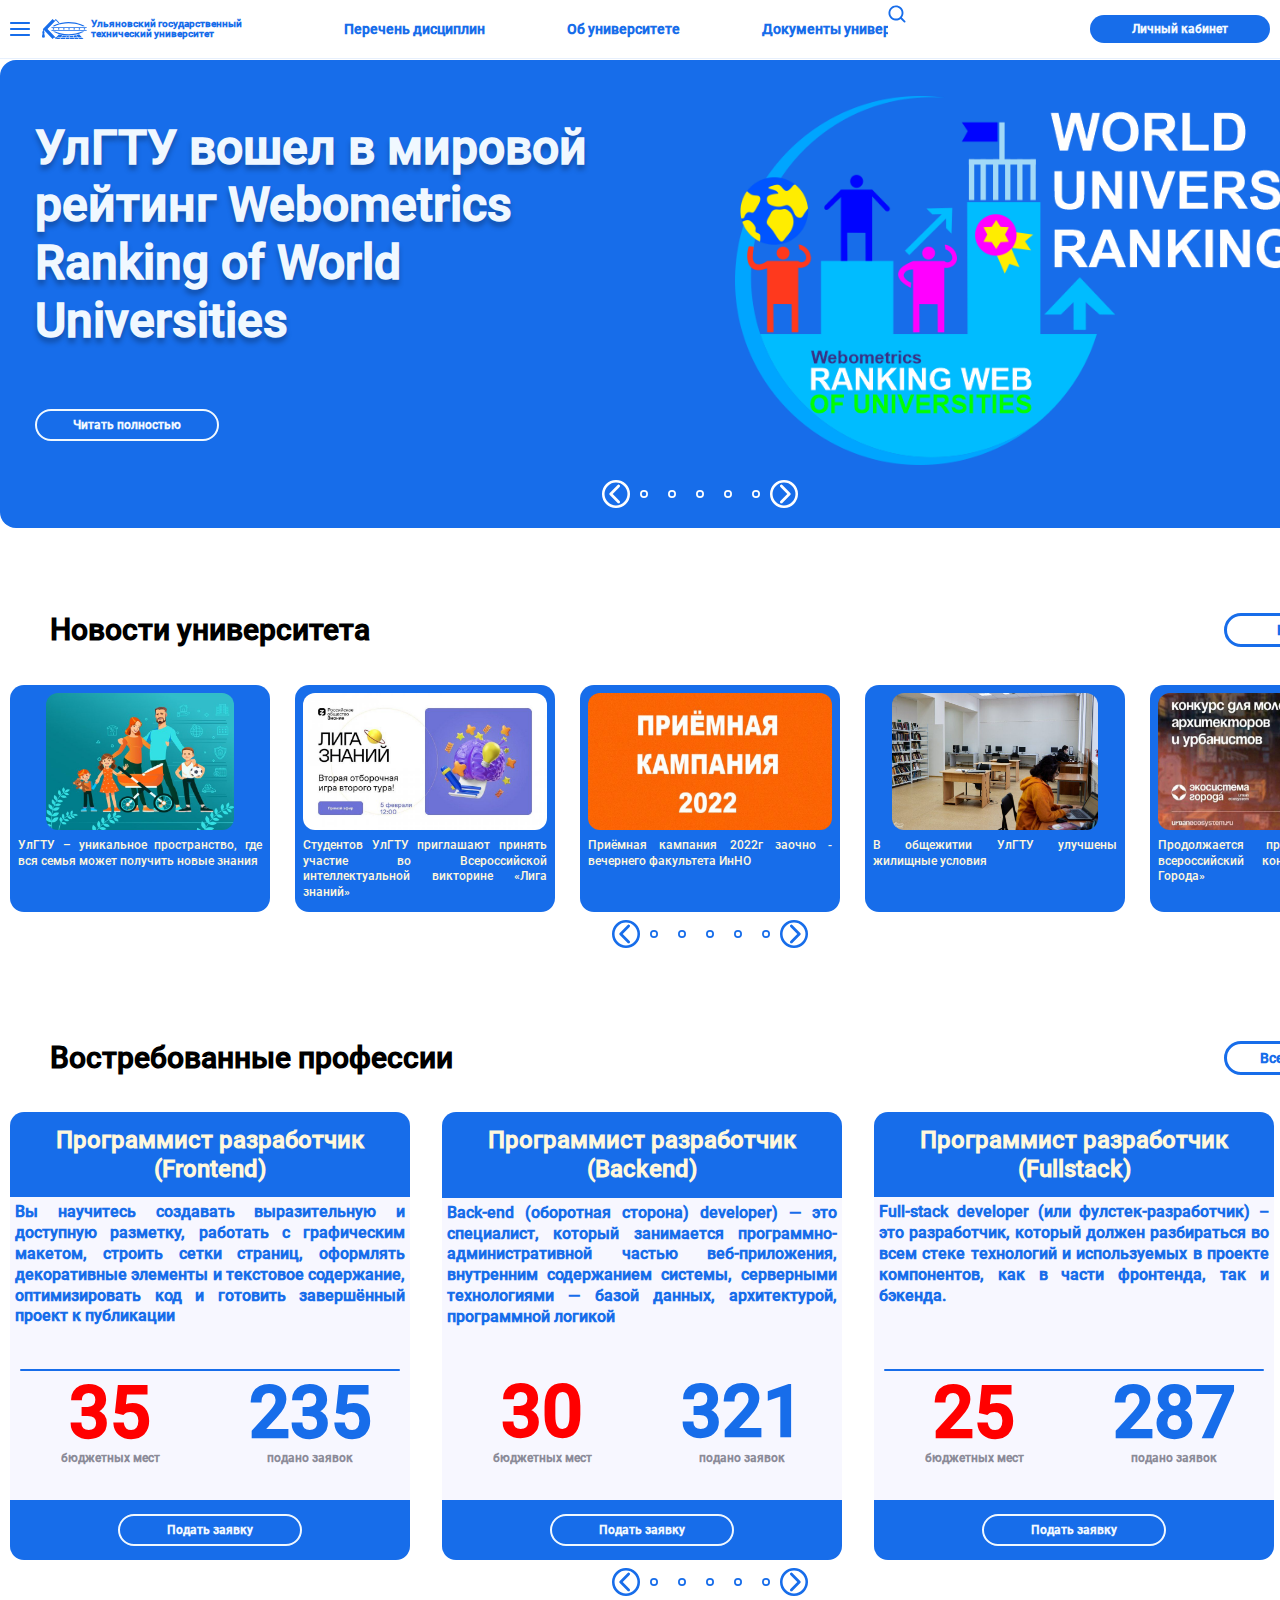
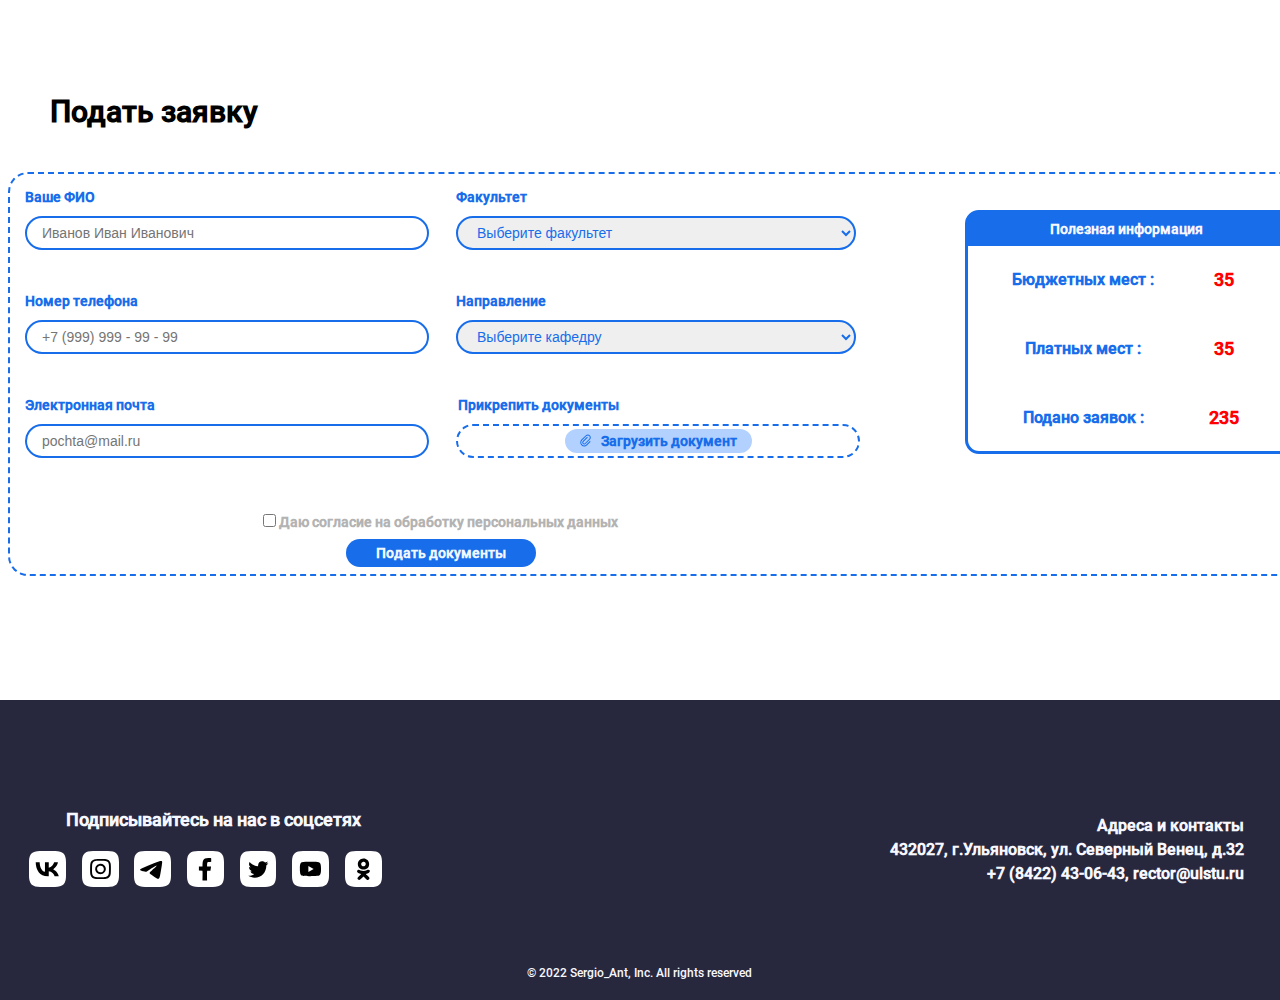
==== commit 3ef3374c: "fix" ====
--- a/index.html
+++ b/index.html
@@ -7,8 +7,10 @@
 
     <title>Главная страница УлГТУ</title>
 
-    <link rel="stylesheet" media="screen and (max-width: 1980px)" href="css/big_style.css" />
-    <link rel="stylesheet" media="screen and (max-width: 1440px)" href="css/small_style.css" />
+    <link rel="stylesheet" href="css/style.css">
+
+    <!-- <link rel="stylesheet" media="@media screen and (min-width: 1500px)" href="css/big_style.css" />
+    <link rel="stylesheet" media="@media screen and (max-width:  1499.98px)" href="css/small_style.css" /> -->
 
 </head>
 
--- a/css/style.css
+++ b/css/style.css
@@ -0,0 +1,1539 @@
+/* Base CSS */
+
+@font-face {
+  font-family: Roboto1; /* Гарнитура шрифта */
+  src: url(../resources/fonts/Roboto-Medium.ttf); /* Путь к файлу со шрифтом */
+ }
+
+*, *::before, *::after, *:focus {
+    padding: 0;
+    margin: 0;
+    border: 0;
+}
+/* a, a:hover, a:visited, a:active { */
+a {
+  color: inherit;
+  text-decoration: none;
+ }
+
+ul, ol, li {
+    list-style: none;
+}
+img {
+    vertical-align: top;
+}
+h1, h2, h3, h4, h5, h6 {
+    font-weight: inherit;
+    font-size: inherit;
+}
+
+/* CSS САЙТ УЛГТУ */
+
+body {
+  list-style: none;
+	font-family: "Segoe UI", "Roboto1";
+  font-style: normal;
+  font-weight: 600;
+	font-size: 14px;
+  line-height: 100%;
+
+
+
+	color: rgba(23, 109, 234, 1);
+  background: rgba(255, 255, 255, 1);
+}
+
+/* ----- HEADER ------ */
+header
+{
+  height: 58px;
+  position: fixed;
+  left:0;
+  right:0;
+
+  z-index: 100;
+
+  margin: 0 auto;
+
+  display: flex;
+  align-items: center;
+  justify-content: center;
+
+  background:rgba(255, 255, 255, 1);
+}
+
+/* ----- HEADER_CONTAINER ----- */
+header {
+border-bottom: solid 1px rgba(23, 109, 234, 0.1);
+
+}
+
+.header_container {
+  width: 1400px;
+  height: 28px;
+  margin-left: 10px;
+  margin-right: 10px;
+
+  display: flex;
+  align-items: center;
+  justify-content: space-between;
+
+  font-weight: 600;
+  font-size: 14px;
+}
+
+/* -----HEADER_CONTAINER_LEFT------ */
+.header_container_left {
+  width: 20%;
+
+  display: flex;
+  align-items: center;
+  justify-content: left;
+}
+
+/* -----HEADER_CONTAINER_CENTER------ */
+.header_container_center {
+  width: 60%;
+  height: 150%;
+  display: flex;
+  align-items: center;
+  justify-content: space-evenly;
+
+}
+
+/* -----HEADER_CONTAINER_RIGHT----- */
+.header_container_right {
+  width: 20%;
+
+  display: flex;
+  align-items: center;
+  justify-content: right;
+
+}
+
+/* -----FROM - HEADER_CONTAINER_LEFT------ */
+
+/* ----- LOGO - BURGER ------ */
+.burger {
+  margin-right: 4px;
+}
+
+/* ----- LOGO - ULGTU ------ */
+.main-nav-left{
+  display: flex;
+  align-items: center;
+
+  font-size: 10px;
+}
+
+.main-nav-left-logo {
+  display: flex;
+  align-items: center;
+  justify-content: center;
+
+  margin: 0 4px;
+}
+
+.main-nav-left-text {
+  line-height: 100%;
+}
+
+/* -----FROM - HEADER_CONTAINER_CENTER ------ */
+/* Смотреть в анимации */
+
+/* -----FROM - HEADER_CONTAINER_RIGHT ------ */
+.main-nav-right {
+  display: flex;
+  align-items: center;
+}
+
+/* ----- LOGO - SEARCH ------ */
+.main-nav-right-logo-search {
+  height: 100%;
+  display: flex;
+  align-items: center;
+  align-content: center;
+
+  position: relative;
+  z-index: 1;
+  right: 25px;
+  top:-8px;
+
+  
+}
+
+.main-nav-right-img {
+  height: 18px;
+ 
+}
+
+.main-nav-right-img:hover {
+  animation: scale2 2s linear infinite;
+  }
+
+  @keyframes scale2 {
+    0% {transform: scale(1.0); }
+    50% {transform: scale(1.3); }
+    100% {transform: scale(1.0); }
+  }
+
+/* ----- BUTTON ------ */
+.button_hover {
+  width: 180px;
+  height: 28px;
+
+  display: flex;
+  align-items: center;
+  justify-content: center;
+
+  font-size: 12px;
+  color:aliceblue;
+
+position: relative;
+z-index: 10;
+  transition: 0.5s ease;
+}
+
+/* -----            MAIN           ------ */
+/* ------- EMPTY_ HEADER -----------*/
+
+.empty_heder {
+  display: flex;
+  align-items: center;
+  justify-content: center;
+}
+
+.empty_heder_container {
+height: 60px;
+display: flex;
+align-items: center;
+justify-content: center;
+}
+
+/*
+---------------------------------------------------  REFACTORING  ---------------------------------------------------
+
+border-bottom: solid 2px rgb(180, 74, 255);
+
+border: solid 2px rgb(255, 123, 123);
+border: solid 2px rgb(119, 255, 74);
+border: solid 2px rgb(180, 74, 255);
+
+*/
+
+
+/* ----- BIG_NEWS------ */
+
+/* ------- BIG_NEWS_CONTAINER -----------*/
+.big_news_container {
+  width: 1400px;
+
+  display: flex;
+  align-items: center;
+  justify-content: space-around;
+
+  flex-wrap: wrap;
+
+  margin: 0px auto  48px auto;
+  padding: 20px 0;
+
+  background: rgba(23, 109, 234, 1);
+  border-radius: 16px;
+
+  overflow: hidden;
+}
+
+/* ------- BIG_NEWS_CONTAINER-LEFT -----------*/
+.big_news_container_left {
+  width: 45%;
+  display: flex;
+  justify-content: flex-start;
+  flex-direction: column;
+  align-items: flex-start;
+}
+
+/* ------- BIG_NEWS_CONTAINER-RIGHT -----------*/
+.big_news_container_right  {
+  width: 45%;
+
+  display: flex;
+  align-items: center;
+  justify-content: center;
+}
+
+/* -------FROM -  BIG_NEWS_CONTAINER-RIGHT  (ANIMATION)-----------*/
+.big_news_img {
+  width: 100%;
+  height: 400px;
+  background: center / contain no-repeat url(../resources/images/ranking.png);
+
+  animation: img_anim 1s ease infinite;
+}
+
+@keyframes img_anim {
+  0% { background: center / contain no-repeat url(../resources/images/ranking.png); }
+  25% { background: center / contain no-repeat url(../resources/images/ranking2.png);}
+  50% { background: center / contain no-repeat url(../resources/images/ranking3.png);}
+  75% { background: center / contain no-repeat url(../resources/images/ranking2.png);}
+  100% {background: center / contain no-repeat url(../resources/images/ranking.png);}
+}
+
+.big_news_text {
+  font-size: 48px;
+  line-height: 120%;
+  color: aliceblue;
+  text-shadow: 0px 5px 5px rgba(0, 0, 0, 0.25);
+
+  margin-bottom: 60px;
+
+}
+
+.button_big_news_hover {
+  width: 180px;
+  height: 28px;
+
+  display: flex;
+  align-items: center;
+  justify-content: center;
+
+  font-size: 12px;
+  color:aliceblue;
+
+  text-align: center;
+
+  border-radius: 99px;
+  border: solid 2px aliceblue;
+
+  transition: 0.5s linear;
+}
+.button_big_news_hover:hover {
+  transform: scale(1.1);
+}
+
+
+.buttom_big_news {
+  /* width: 30%; */
+  height: 28px;
+  display: flex;
+  /* align-items: center; */
+  align-self:flex-start;
+
+  align-items:center;
+  justify-content: center;
+
+  text-align: center;
+
+  border-radius: 99px;
+  /* box-shadow: 0px 4px 4px rgba(0, 0, 0, 0.25); */
+
+  color: aliceblue;
+  border: solid 3px aliceblue;
+
+}
+
+.button_big_news_text {
+  font-weight: 700;
+  font-size: 12px;
+  color: aliceblue;
+}
+
+.main_big_img {
+  position: absolute;
+  z-index: 2;
+
+  display:flex;
+  width: auto;
+  height: 360px;
+}
+
+/* ------ SLIDER ------- */
+
+.slider_menu {
+  display: flex;
+  align-items: center;
+
+  background: none;
+}
+
+.slider_lr {
+  display: flex;
+  align-items: center;
+  justify-content: center;
+
+  background: none;
+}
+
+.slider_dot {
+  display: flex;
+  align-items: center;
+  justify-content: center;
+  margin: 0 10px;
+}
+
+.button_lr {
+  width: 28px;
+
+  transition: 1s ease;
+}
+
+.button_lr:hover {
+  transform: scale(1.2);
+}
+
+.button_dot {
+  width: 8px;
+  transition: 0.5s ease;
+}
+
+.button_dot:hover {
+  transform: scale(1.5);
+  border-radius: 99px;
+  background: rgb(255, 255, 255);
+}
+
+.button_dot_select {
+  width: 16px;
+}
+
+/* ---- OTHER_NEWS ------*/
+
+.other_news {
+  width: 1420px;
+  height: 380px;
+
+  margin: 0px auto  48px auto;
+
+  display: flex;
+  align-items: center;
+  justify-content: center;
+
+  /* overflow: hidden; */
+}
+
+.other_news_container {
+  width: 100%;
+  height: 100%;
+
+  /* background: rgb(175, 204, 247); */
+
+
+  margin: 0 10px;
+  border-radius: 16px;
+
+  display: flex;
+  align-items: center;
+  justify-content:space-evenly;
+
+  flex-direction: column;
+}
+
+.other_news_container_top {
+  width: 100%;
+  height: 120px;
+  display: flex;
+  align-items: center;
+  justify-content:space-between;
+
+  flex-direction: row;
+
+  color: rgb(0, 0, 0);
+  font-size: 30px;
+  font-weight: bold;
+}
+
+.other_news_container_center {
+  width: 100%;
+  height: 250px;
+  display: flex;
+  align-items: center;
+  justify-content:space-between;
+
+  flex-direction: row;
+}
+
+.other_news_container_bottom {
+
+  height: 28px;
+  display: flex;
+  align-items: center;
+  justify-content:center;
+
+  margin: 8px 0;
+}
+
+.title {
+  display: flex;
+  align-items: center;
+  justify-content:center;
+  margin: 0 40px ;
+}
+
+/* КНОПКА ВСЕ НОВОСТИ/НАПРАВЛЕНИЯ */
+
+.buttom_other_news {
+  width: 180px;
+  height: 28px;
+  display: flex;
+
+  align-items:center;
+  justify-content: center;
+
+  text-align: center;
+
+  border-radius: 99px;
+
+  color: rgba(23, 109, 234, 1);
+  border: solid 3px rgba(23, 109, 234, 1);
+
+}
+
+.buttom_text_other_news {
+  font-weight: 700;
+  font-size: 14px;
+  margin: 0 30px;
+  color: rgba(23, 109, 234, 1);
+}
+
+
+.mini_news {
+  width: 260px;
+  height: 100%;
+  background: rgba(23, 109, 234, 1);
+
+  border-radius: 14px;
+
+  color: cornsilk;
+
+  transition: 1s ease;
+}
+
+.mini_news:hover {
+  box-shadow: 0 0 10px 5px rgba(23, 109, 234, 1);
+  transform: scale(1.1);
+}
+
+.mini_news_container {
+  width: 100%;
+  height: 100%;
+  display: flex;
+  align-items: center;
+  justify-content:space-between;
+
+  flex-direction: column;
+
+  overflow: hidden;
+}
+
+.mini_news_container_top {
+  height: 65%;
+  margin: 8px;
+  border-radius: 12px;
+
+  display: flex;
+  align-content: center;
+  justify-content: center;
+
+  overflow: hidden;
+  background: cornsilk;
+}
+
+.mini_news_container_bottom {
+  height: 35%;
+
+  display: flex;
+  align-content: center;
+  justify-content:center;
+}
+
+.img_mini_news {
+width: 100%;
+}
+
+/* ТЕКСТ МИНИ НОВОСТИ */
+
+.mini_news_text {
+  width: 100%;
+  height: 100%;
+
+  padding: 0 8px;
+
+  font-size: 12px;
+  font-weight: 400;
+  line-height: 130%;
+
+  text-align: justify;
+}
+
+/* ---------Востребованные вакансии---------------*/
+
+.vocations {
+  width: 1420px;
+  height: 600px;
+
+  margin: 0px auto  48px auto;
+
+  /* background: rgb(191, 194, 197); */
+/* border: solid 2px rosybrown; */
+  display: flex;
+  align-items: center;
+  justify-content: center;
+
+  overflow: hidden;
+}
+
+.vocations_container {
+  width: 100%;
+  height: 100%;
+
+  /* background: rgb(175, 204, 247); */
+
+
+  margin: 0 10px;
+  border-radius: 16px;
+
+  display: flex;
+  align-items: center;
+  justify-content:left;
+
+  overflow: hidden;
+
+  flex-direction: column;
+}
+
+.vocations_container_top {
+  width: 100%;
+  height: 120px;
+  display: flex;
+  align-items: center;
+  justify-content:space-between;
+
+  flex-direction: row;
+
+  color: rgb(0, 0, 0);
+  font-size: 30px;
+  font-weight: bold;
+}
+
+.vocations_container_center {
+  width: 2000px;
+  height: 500px;
+
+  display: flex;
+  align-self: stretch;
+  justify-content: start;
+
+  flex-direction: row;
+}
+
+.vocations_container_bottom {
+  height: 28px;
+  display: flex;
+  align-items: center;
+  justify-content:center;
+
+  margin: 8px 0;
+}
+
+.vocation {
+  width: 400px;
+  height: 100%;
+  background: none;
+
+  border-radius: 14px;
+
+  margin-right: 32px;
+
+  overflow: hidden;
+
+  background: #f7f7ff;
+
+  transition: 1s ease;
+}
+
+.vocation:hover {
+  position:relative;
+  left:0px;
+
+  box-shadow: 0 0 10px 5px rgba(23, 109, 234, 1);
+  transform: scale(1.1);
+}
+
+
+
+
+.vocation_container {
+  width: 100%;
+  height: 100%;
+  display: flex;
+  align-items: center;
+  justify-content:space-between;
+
+  flex-direction: column;
+}
+
+.vocation_container_top {
+  width: 100%;
+  height: 20%;
+
+  display: flex;
+  align-content: center;
+  justify-content: center;
+
+  text-align: center;
+  color: cornsilk;
+
+  background: rgba(23, 109, 234, 1);
+}
+
+.vocation_container_center1 {
+  width: 100%;
+  height: 40%;
+
+  display: flex;
+  align-content: center;
+  text-align: justify;
+}
+
+.vocation_container_center2 {
+  width: 95%;
+  height: 2px;
+  border-radius: 10px;
+  display: flex;
+  align-content: center;
+  justify-content: center;
+
+  background: rgba(23, 109, 234, 1);
+}
+
+.vocation_container_center3 {
+  width: 100%;
+  height: 30%;
+
+  display: flex;
+  align-content: center;
+  justify-content: center;
+}
+
+.vocation_container_bottom {
+  width: 100%;
+  height: 14%;
+
+  display: flex;
+  align-content: center;
+  justify-content:center;
+
+  background: rgba(23, 109, 234, 1);
+}
+
+.vocation_container_top_text {
+  display: flex;
+  align-self: center;
+
+  font-size: 24px;
+  font-weight: 600;
+  line-height: 120%;
+}
+
+.vocation_container_center1_text {
+  display: flex;
+  align-content: center;
+  color: rgba(23, 109, 234, 1);
+  font-size: 16px;
+  font-weight: 600;
+  line-height: 130%;
+  padding: 5px;
+
+  overflow: hidden;
+}
+
+.btn_voc {
+  display: flex;
+  align-self: center;
+  justify-content:center;
+
+}
+
+.center_row {
+  width: 100%;
+  height: 100%;
+
+  display: flex;
+  align-items: center;
+  flex-direction: row;
+  justify-content:space-evenly;
+
+  overflow: hidden;
+
+}
+
+.center_column {
+  width: 100%;
+  height: 100%;
+
+  display: flex;
+  align-items: center;
+  justify-content:center;
+
+  flex-direction: column;
+
+}
+
+.big_text_red {
+  height: 35%;
+  font-size: 72px;
+  font-weight: 700;
+
+  margin-bottom: 10px 0 10px  0;
+  color: red;
+}
+
+.big_text_blue {
+  height: 35%;
+  font-size: 72px;
+  font-weight: 700;
+
+}
+.small_text {
+  font-size: 12px;
+  font-weight: 600;
+
+  color: rgba(18, 17, 39, 0.48);
+
+  font-weight: 700;
+}
+
+/* ----------- ПОДАТЬ ЗАЯВКУ --------------*/
+
+.requests {
+  width: 1420px;
+  height: 600px;
+
+  margin: 0px auto  48px auto;
+
+  display: flex;
+  align-items: center;
+  justify-content: center;
+
+
+}
+
+.requests_container {
+  width: 100%;
+  height: 100%;
+
+  margin: 0 10px;
+  border-radius: 16px;
+
+  display: flex;
+  align-items: center;
+  justify-content:left;
+
+
+
+  flex-direction: column;
+
+}
+
+.requests_container_top {
+  width: 100%;
+  height: 120px;
+  display: flex;
+  align-items: center;
+  justify-content:space-between;
+
+  flex-direction: row;
+
+  font-size: 30px;
+  font-weight: bold;
+  color: rgb(0, 0, 0);
+
+}
+
+.requests_container_center {
+  width: 100%;
+  height: 400px;
+
+  border: dashed 2px rgba(23, 109, 234, 1);
+border-radius: 20px;
+  overflow: hidden;
+}
+
+.requests_container_bottom {
+  height: 28px;
+  display: flex;
+  align-items: center;
+  justify-content:center;
+
+  margin: 8px 0;
+
+  background: rgba(23, 109, 234, 1);
+}
+
+.request {
+  width: 100%;
+  height: 30%;
+
+  display: flex;
+  align-content: center;
+  text-align: justify;
+}
+
+.request_container {
+  height: 100%;
+  display: flex;
+  align-content: center;
+
+  flex-direction: row;
+}
+
+.request_container_left {
+  width: 60%;
+  margin-left: 15px;
+  margin-top: 10px;
+  display: flex;
+  align-content: center;
+  justify-content:space-around;
+  flex-direction: column;
+
+}
+
+.request_container_right {
+  width: 40%;
+  height: 80%;
+  display: flex;
+  align-items: center;
+  justify-content: space-between;
+
+  flex-direction: column;
+
+  /* border: dashed 2px rgba(23, 109, 234, 1); */
+
+}
+
+.request_container_top {
+  height: 80%;
+
+  display: flex;
+	flex-wrap: wrap;
+	flex-direction: row;
+	justify-content: space-between;
+
+}
+
+.request_container_top > div {
+	width: 400px;
+	height: 60px;
+	/* border: 1px solid #696989; */
+
+  display: flex;
+  align-items: center;
+  justify-content: space-between;
+}
+
+
+.requests_container_bottom {
+  width: 100%;
+
+  display: flex;
+  align-items: center;
+  justify-content: center;
+
+  border: solid 1px rgba(23, 109, 234, 1);
+}
+/*
+.requests_container_center{
+  display: flex;
+
+  border: solid 2px red;
+} */
+
+.request_input_col {
+  width: 100%;
+  display: flex;
+  align-items: center;
+  flex-wrap: wrap;
+  flex-direction: column;
+
+}
+
+
+.request_input_col > p {
+  height: auto;
+  width: 100%;
+  font-weight: 700;
+}
+
+.input_text {
+  width: 400px;
+  height: 30px;
+  border-radius: 20px;
+
+  font-size: 14px;
+  font-weight: 400;
+
+
+  text-indent: 15px;
+
+  border: solid 2px rgba(23, 109, 234, 1);
+}
+
+.send_file {
+  width: 400px;
+  height: 30px;
+
+  display: flex;
+  flex-direction: row;
+  align-items: center;
+  justify-content: center;
+
+  border-radius: 20px;
+  border: dashed 2px rgba(23, 109, 234, 1);
+
+
+}
+
+.send_file > div {
+  width: auto;
+  height: 80%;
+
+  display: flex;
+  flex-direction: row;
+  align-items: center;
+
+  background: rgba(0, 102, 255, 0.3);
+  border-radius: 20px;
+}
+
+.send_file > div > img {
+  margin: 0 5px 0 15px;
+}
+
+.send_file > div > p {
+
+  margin: 0 15px 0 5px;
+}
+
+.select_trend {
+  width: 400px;
+  height: 34px;
+
+  display: flex;
+  flex-direction: row;
+  align-items: center;
+  justify-content: center;
+
+  text-indent: 15px;
+
+  border-radius: 20px;
+  border: solid 2px rgba(23, 109, 234, 1);
+
+  color: rgba(23, 109, 234, 1);
+
+  font-size: 14px;
+  font-weight: 400;
+}
+
+.select_trend:-ms-expand { border: dashed 2px rgba(23, 109, 234, 1); }
+.select_trend:after { border: solid 2px rgba(23, 109, 234, 1); }
+.select_trend:hover { border: solid 2px rgba(23, 109, 234, 1); }
+.select_trend:focus { border: solid 2px rgba(23, 109, 234, 1); }
+
+
+.request_container_bottom {
+  width: 100%;
+  height: 14%;
+
+  display: flex;
+  align-content: center;
+  justify-content:space-evenly;
+
+  flex-direction: column;
+}
+
+.buttom_request {
+  /* width: 30%; */
+  height: 28px;
+  display: flex;
+  margin-bottom: 10px;
+  /* align-items: center; */
+  align-self:flex-start;
+
+  align-items:center;
+  justify-content: center;
+
+  text-align: center;
+
+  border-radius: 99px;
+  /* box-shadow: 0px 4px 4px rgba(0, 0, 0, 0.25); */
+
+  color: aliceblue;
+  /* border: solid 3px aliceblue; */
+background:   rgba(23, 109, 234, 1);
+}
+
+.buttom_text_request {
+  font-weight: 700;
+  font-size: 14px;
+  margin: 0 30px;
+  color: aliceblue;
+}
+
+.input_checkbox {
+
+font-size: 14px;
+text-align: center;
+color: rgb(179, 179, 179);
+margin-bottom: 10px;
+}
+
+
+.box {
+  width: 60%;
+  height: 75%;
+  margin-top: 36px;
+
+  border-radius: 14px;
+  border: solid 2px rgba(23, 109, 234, 1);
+  outline: 2px solid rgba(23, 109, 234, 1);
+  outline-offset: -3px;
+  display: flex;
+  flex-direction: column;
+
+  overflow: hidden;
+}
+
+.box-title {
+width: 100%;
+padding: 10px 0px;
+text-indent: 25%;
+background:  rgba(23, 109, 234, 1);
+color: #f7f7ff;
+
+}
+
+
+.box-content {
+  width: 100%;
+  height: 100%;
+  display: flex;
+  align-items: center;
+  justify-content: center;
+	flex-wrap: wrap;
+	/* flex-direction: row; */
+
+}
+
+.box-content > div {
+  height: 30px;
+
+  /* border: 1px solid #696989; */
+  display: flex;
+  align-items: center;
+  justify-content: center;
+
+}
+
+.box-content_text {
+  width: 55%;
+  color: rgba(23, 109, 234, 1);
+
+  font-size: 16px;
+
+  display: block;
+  text-align: left;
+
+
+
+}
+.box-content_number {
+  width: 30%;
+  color: red;
+
+  font-size: 18px;
+  font-weight: 700;
+}
+
+footer {
+
+  font-size: 14px;
+  font-weight: 400;
+  color: #f7f7ff;
+
+}
+
+
+.footer_container {
+  width: 100%;
+  height: 300px;
+
+  background: rgb(39,39,62);
+
+  display: flex;
+  align-items: center;
+  justify-content: center;
+}
+
+.footer_container_width {
+  width: 1420px;
+  height: 100%;
+  display: flex;
+  align-items: center;
+  justify-content: space-around;
+
+
+}
+
+.footer_container_left {
+  width: 33.3%;
+  height: 100%;
+
+  display: flex;
+  align-items: center;
+  justify-content: center;
+
+  font-size: 18px;
+  font-weight: 700;
+}
+
+/* .footer_container_column {
+  display: inline-block;
+} */
+
+.footer_container_column > div {
+  width: 100%;
+  margin: 24px auto;
+
+  display: flex;
+  align-items: center;
+  justify-content: space-evenly;
+}
+
+.footer_container_column > div > a > img {
+  width: 70%;
+}
+
+.footer_container_center {
+  width: 33.3%;
+  height: 100%;
+  text-align: center;
+
+  display: flex;
+  align-items:flex-end;
+  justify-content: center;
+}
+
+.footer_container_center > div {
+margin-bottom: 20px;
+font-size: 12px;
+}
+
+.footer_container_right {
+  width: 33.3%;
+  height: 100%;
+  text-align: right;
+
+  display: flex;
+  align-items: center;
+  justify-content: flex-end;
+}
+
+.footer_container_right > div {
+  font-size: 16px;
+  font-weight: 600;
+  line-height: 150%;
+
+  margin: 0 auto;
+
+
+}
+
+/* -------      ANIMATION      ------- */
+/* -------        MOVE_SCALE        ------- */
+
+.animation_underline {
+  display: flex;
+
+  transition: 0.5s linear;
+}
+
+.animation_underline:hover {
+  color: red;
+}
+
+.animation_scale {
+  display: flex;
+
+  transition: 0.5s linear;
+}
+
+.animation_scale:hover {
+  transform: scale(1.08);
+}
+
+/* -------        MOVE_SCALE_INFINITY      ------- */
+
+.animation_scale_infinity {
+  display: flex;
+  
+  transition: 0.5s linear;
+}
+
+
+
+.animation_scale_infinity:hover {
+/* animation: scale 2s linear infinite; */
+}
+
+ @keyframes scale {
+  0% {transform: scale(1.0); }
+  50% {transform: scale(1.3); }
+  100% {transform: scale(1.0); }
+}
+
+/* -------        MOVE_ROTATE        ------- */
+
+.animation_rotate {
+  width: 28px;
+
+  display: flex;
+  align-self: center;
+  justify-content: left;
+
+  transition: 0.5s linear;
+}
+
+.animation_rotate:hover {
+  transform: rotate(90deg);
+}
+/* -------        MOVE_RIGHT      ------- */
+
+.animation_move_right {
+  display: flex;
+
+  transition: 1s;
+}
+
+.animation_move_right:hover {
+  transform: translate(12px, 0);
+  /* animation: scale 1s linear infinite; */
+}
+
+/* -------        MOVE_UP      ------- */
+
+.animation_move_down {
+  /* display: flex;
+  padding: 20px; */
+  transition: 1s ease;
+}
+
+.animation_move_down:hover {
+transform: scale(1.2);
+
+  /* padding: 10px;
+  font-size: 16px;
+
+  transform: translate(0, 12px); */
+}
+
+/* @keyframes scale {
+  0% {transform: translate(0, 0); }
+  50% {transform: translate(12px, 0); }
+  100% {transform: translate(0, 0); }
+} */
+
+
+/* -------        MAIN_BUTTON      ------- */
+
+.animation_main_button {
+  display: flex;
+  border-radius: 99px;
+  /* border: solid 3px aliceblue;
+  border-inline: -3px; */
+  background: rgba(23, 109, 234, 1);
+
+  animation: color_fon 2s linear infinite;
+
+}
+
+.button_hover:hover {
+  display: flex;
+  transform: scale(1.1);
+}
+
+@keyframes color_fon {
+  from {
+     box-shadow: 0px 0px 5px rgba(23, 109, 234, 1);
+    /* border: solid 3px aliceblue;
+    border-inline: -3px; */
+  }
+50% {
+   box-shadow: 0px 0px 5px aliceblue;
+  /* border: solid 3px rgba(23, 109, 234, 1);
+  border-inline: -3px; */
+}
+  to {
+     box-shadow: 0px 0px 5px rgba(23, 109, 234, 1);
+    /* border: solid 3px aliceblue;
+    border-inline: -3px; */
+  }
+}
+
+/* -------        COLOR        ------- */
+
+.animation_color {
+  display: flex;
+
+  transition: 0.2s linear;
+}
+
+.animation_color:hover {
+  color: rgba(23, 109, 234, 1);
+}
+
+.social_web a img {
+  transition: 1s ease;
+}
+
+.social_web a img:hover {
+  transform: scale(1.3);
+}
+
+/* ВЫПАДАЮЩЕЕ МЕНЮ */
+
+.topmenu li a:hover { color: rgba(23, 109, 234, 1); }
+
+@media screen and (max-width: 4000px) {
+  .submenu {
+    width: 150px;
+    height: 200px;
+  
+    display: flex;
+    align-items: baseline;
+  
+    justify-content: space-evenly;
+    flex-direction: column;
+  
+    background: white;
+  
+    position: absolute;
+    left: 252px;
+    top: 100%;
+  
+    z-index: 5;
+  
+    border-radius: 0 0 16px 16px ;
+    border: solid 1px rgba(23, 109, 234, 0.1);
+    border-top: none;
+  
+    opacity: 0;
+    transform: scaleY(0);
+    transform-origin: 0 0;
+    transition: .5s ease-in-out;
+  }
+
+  @mediascreen, (max-width: 1799.98px) {
+    .submenu {
+      width: 150px;
+      height: 200px;
+    
+      display: flex;
+      align-items: baseline;
+    
+      justify-content: space-evenly;
+      flex-direction: column;
+    
+      background: white;
+    
+      position: absolute;
+      left: 0px;
+      top: 100%;
+    
+      z-index: 5;
+    
+      border-radius: 0 0 16px 16px ;
+      border: solid 1px rgba(23, 109, 234, 0.1);
+      border-top: none;
+    
+      opacity: 0;
+      transform: scaleY(0);
+      transform-origin: 0 0;
+      transition: .5s ease-in-out;
+    }
+  
+  
+
+.submenu a {
+  color: rgba(39,39,62, 0.5);
+  text-align: left;
+  font-size: 14px;
+  margin-left: 10px;
+  padding-right: 15px;
+
+}
+.topmenu > li:hover .submenu {
+  opacity: 1;
+  transform: scaleY(1);
+}
+
+/* ВЫПАДАЮЩЕЕ МЕНЮ ПОИСК */
+
+.top_x {
+  width: 1px;
+  height: 1px;
+  display: flex;
+
+
+  position: relative;
+  z-index: 0;
+
+  flex-direction: column;
+
+background: red ;
+}
+
+
+.topmenu2 li a:hover { color: rgba(23, 109, 234, 1); }
+
+.submenu2 {
+  width: 250px;
+  height: 35px;
+
+  display: flex;
+
+  background: white;
+
+  position: relative;
+  top: 20px;
+  right: 220px;
+  z-index: 1;
+
+  border-radius: 0 0 16px 16px ;
+  border: solid 1px rgba(23, 109, 234, 0.1);
+  border-top: none;
+
+  opacity: 0;
+  transform: scaleY(0);
+  transform-origin: 0 0;
+  transition: .5s ease-in-out;
+}
+
+.topmenu2 > li:hover .submenu2 {
+  opacity: 1;
+  transform: scaleY(1);
+}
+
+.input_x {
+
+  height: 20px;
+  padding: 0 30px;
+  border-radius: 99px;
+  margin: 5px;
+  border: solid 2px rgba(23, 109, 234, 1);;
+
+}
+
+.input_x:after,
+.input_x:hover {
+  border: solid 2px rgba(23, 109, 234, 1);;
+ 
+}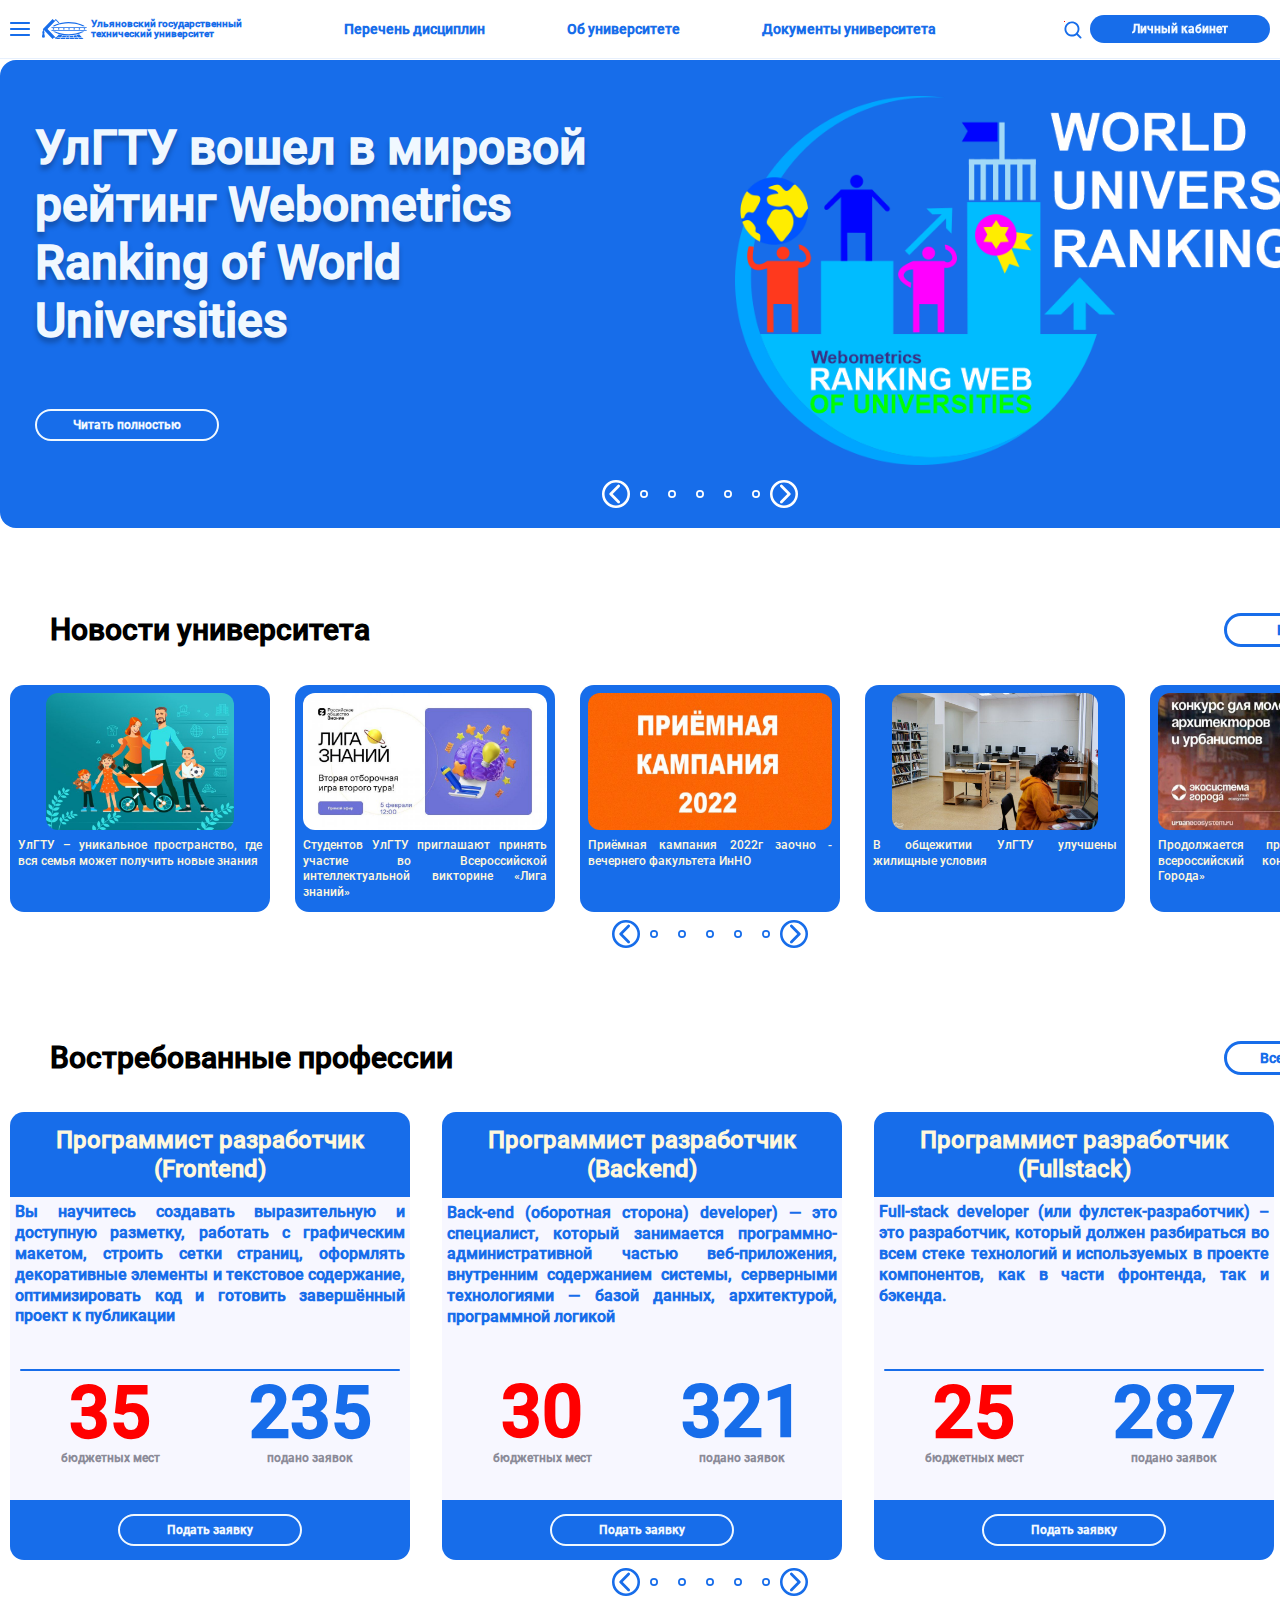
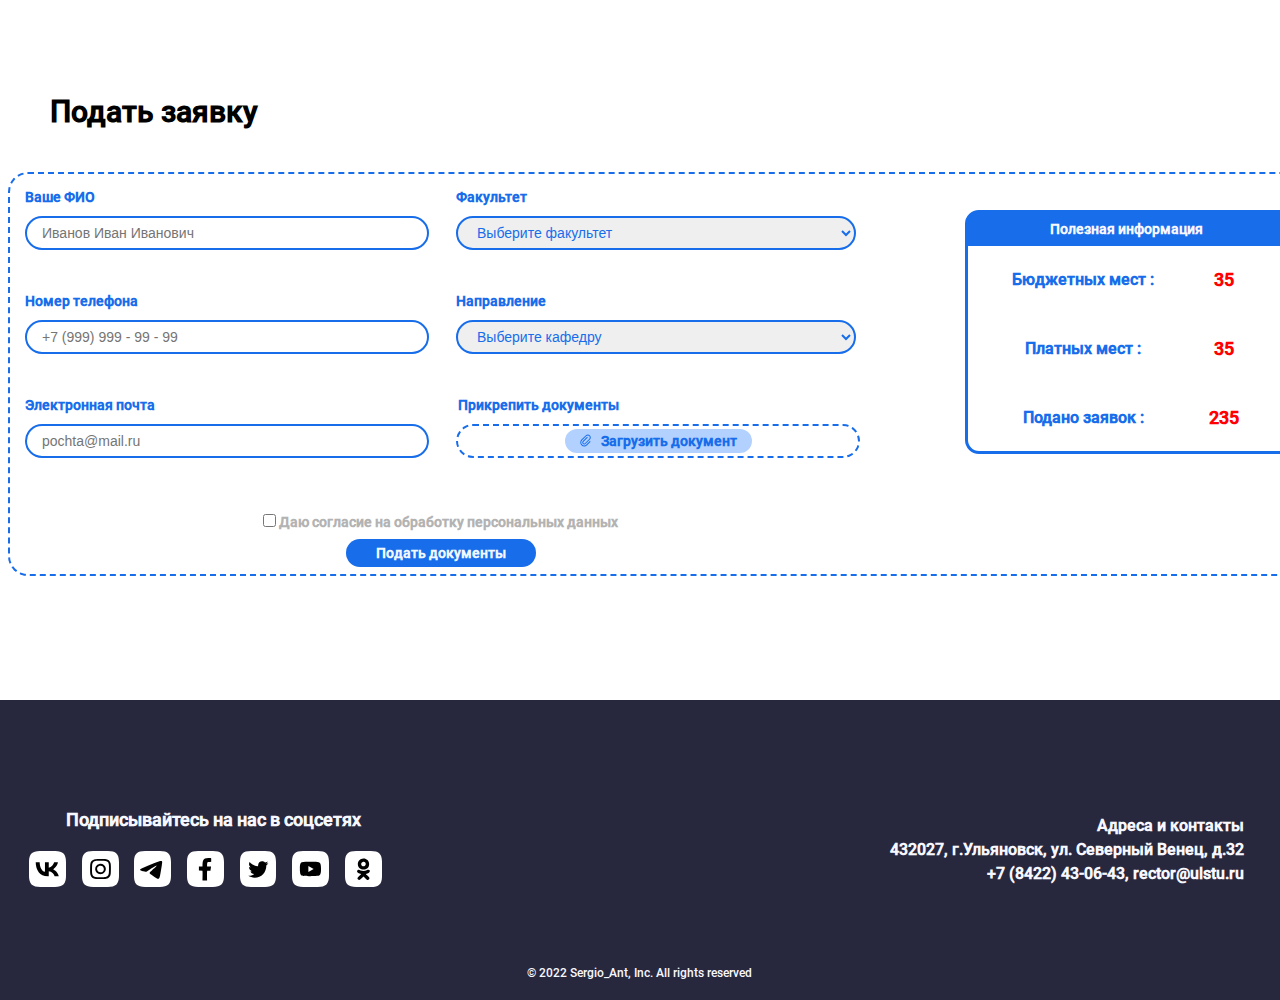
==== commit 9549cf31: "final ver 0.4" ====
--- a/index.html
+++ b/index.html
@@ -47,7 +47,7 @@
 
 <!--  ------------------------- ЛОГОТИП УНИВЕРСИТЕТА + НАЗВАНИЕ -------------------------  -->         
             <div>
-                <a href="" class="animation_scale">
+                <a href="" class="animation-color">
                     <ul class="main-nav-left">
                             <li class="main-nav-left-logo"><img src="resources/logo/logo.svg" alt="logo"></li>
                             <li class="main-nav-left-text">Ульяновский государственный<br>технический университет</li>
--- a/css/style.css
+++ b/css/style.css
@@ -1269,6 +1269,18 @@
 .animation_scale:hover {
   transform: scale(1.08);
 }
+
+.animation-color {
+  display: flex;
+
+  transition: 0.5s linear;
+}
+
+.animation-color:hover {
+ color: rgb(144, 210, 253);
+}
+
+
 
 /* -------        MOVE_SCALE_INFINITY      ------- */
 
@@ -1402,7 +1414,8 @@
 
 .topmenu li a:hover { color: rgba(23, 109, 234, 1); }
 
-@media screen and (max-width: 4000px) {
+
+@media screen and (max-width: 1500px) {
   .submenu {
     width: 150px;
     height: 200px;
@@ -1416,7 +1429,7 @@
     background: white;
   
     position: absolute;
-    left: 252px;
+    left: 0px;
     top: 100%;
   
     z-index: 5;
@@ -1430,8 +1443,10 @@
     transform-origin: 0 0;
     transition: .5s ease-in-out;
   }
-
-  @mediascreen, (max-width: 1799.98px) {
+  
+  }
+  
+  @media screen and (max-width: 1500px) {
     .submenu {
       width: 150px;
       height: 200px;
@@ -1459,6 +1474,42 @@
       transform-origin: 0 0;
       transition: .5s ease-in-out;
     }
+    
+    }
+    
+
+@media screen and (min-width: 1601px)  {
+  .submenu {
+    width: 150px;
+    height: 200px;
+  
+    display: flex;
+    align-items: baseline;
+  
+    justify-content: space-evenly;
+    flex-direction: column;
+  
+    background: white;
+  
+    position: absolute;
+    left: 252px;
+    top: 100%;
+  
+    z-index: 5;
+  
+    border-radius: 0 0 16px 16px ;
+    border: solid 1px rgba(23, 109, 234, 0.1);
+    border-top: none;
+  
+    opacity: 0;
+    transform: scaleY(0);
+    transform-origin: 0 0;
+    transition: .5s ease-in-out;
+  }
+}
+
+
+  
   
   
 
